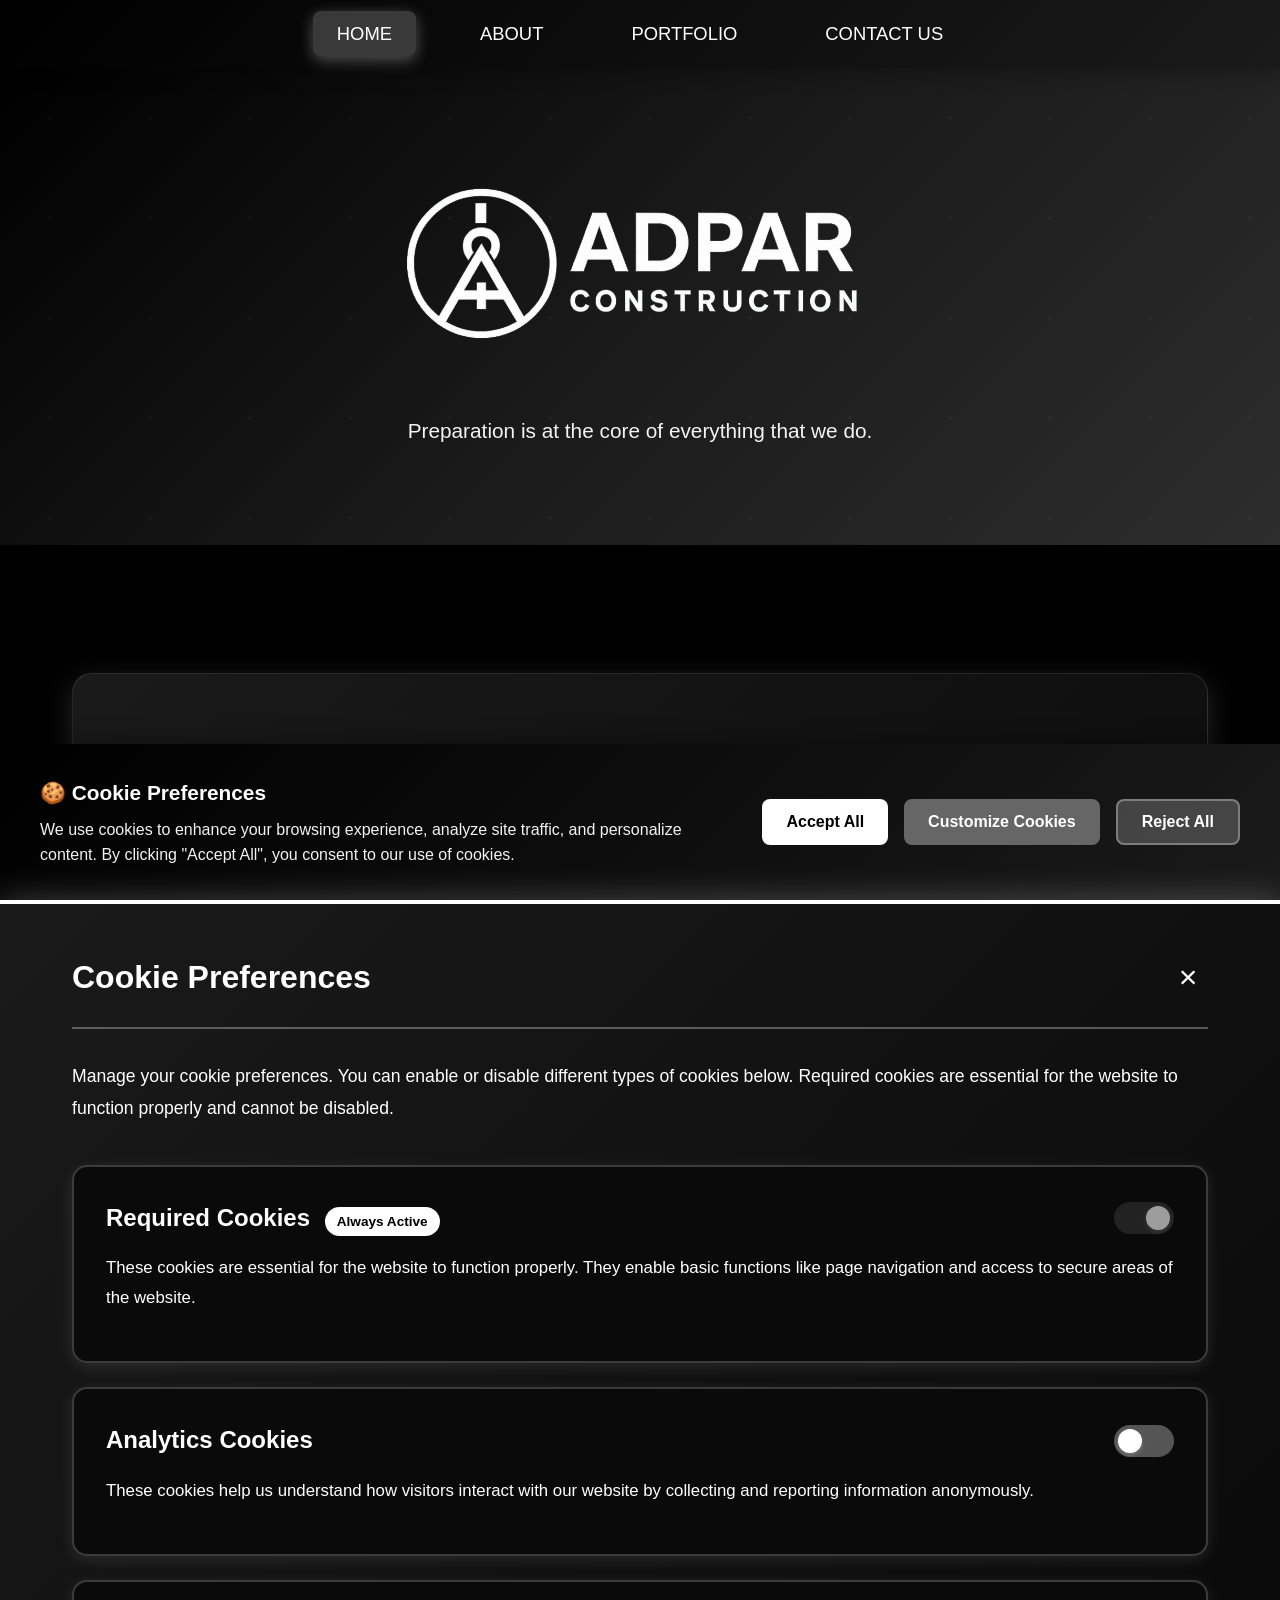
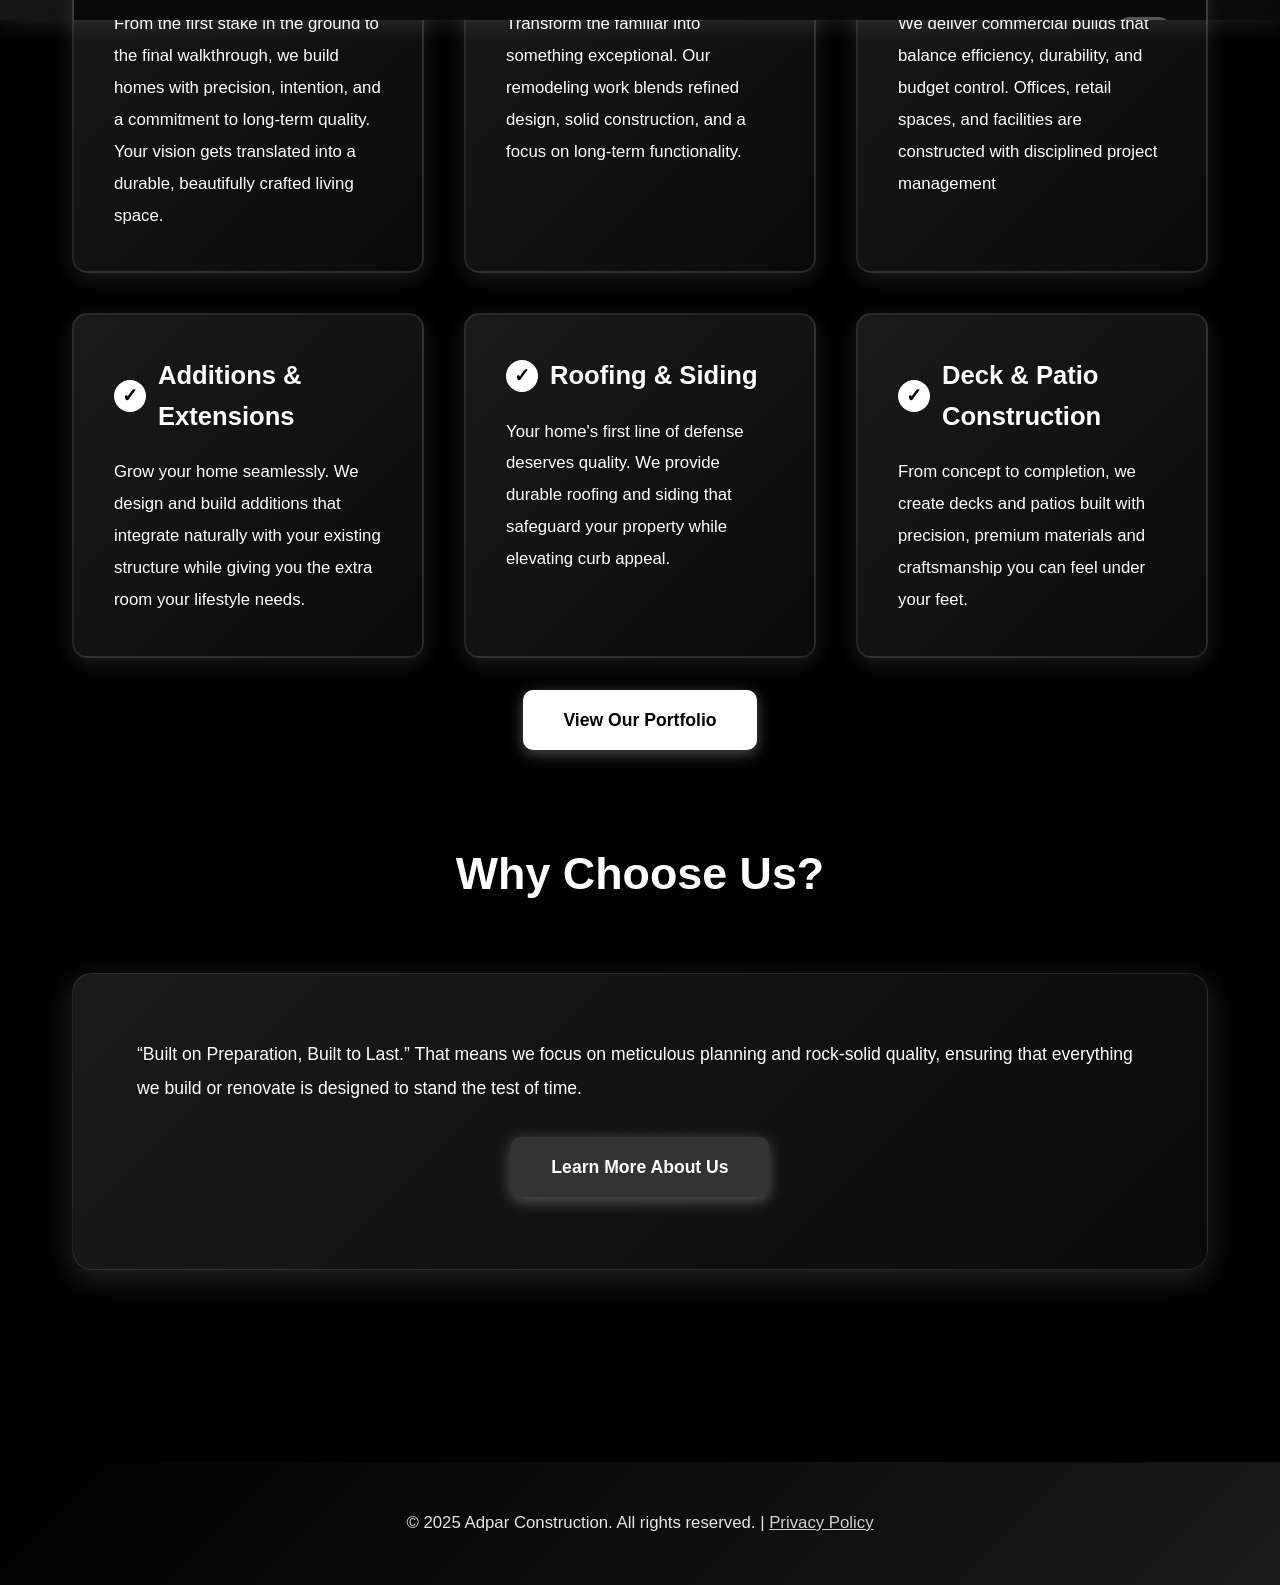
==== index.html @ 7b594d8c "Finished client's last requests for improvements" ====
<!DOCTYPE html>
<html lang="en">
  <head>
    <meta charset="UTF-8" />
    <meta name="viewport" content="width=device-width, initial-scale=1.0" />
    <!-- Security Headers -->
    <meta http-equiv="X-Content-Type-Options" content="nosniff" />
    <meta http-equiv="X-Frame-Options" content="DENY" />
    <meta http-equiv="X-XSS-Protection" content="1; mode=block" />
    <meta http-equiv="Referrer-Policy" content="strict-origin-when-cross-origin" />
    <meta http-equiv="Content-Security-Policy" content="default-src 'self'; script-src 'self' 'unsafe-inline'; style-src 'self' 'unsafe-inline'; img-src 'self' data: https:; connect-src 'self'; font-src 'self' data:; frame-ancestors 'none'; base-uri 'self'; form-action 'self'; upgrade-insecure-requests;" />
    <meta http-equiv="Permissions-Policy" content="geolocation=(), microphone=(), camera=()" />
    <meta name="X-Content-Type-Options" content="nosniff" />
    <meta name="X-Frame-Options" content="DENY" />
    <meta name="X-XSS-Protection" content="1; mode=block" />
    <link href="style.css" rel="stylesheet" />
    <script src="security.js"></script>
    <title>General Contractor Services - Professional Construction & Remodeling</title>
  </head>
  <body>
    <nav>
      <div class="nav-container">
        <ul>
          <li><a href="index.html" class="active">HOME</a></li>
          <li><a href="about.html">ABOUT</a></li>
          <li><a href="portfolio.html">PORTFOLIO</a></li>
          <li><a href="contact.html">CONTACT US</a></li>
        </ul>
      </div>
    </nav>

    <div class="hero">
      <div class="hero-logo">
        <img src="images/image0.png" alt="ADPAR Construction Logo">
      </div>
      <p style="font-size: 1.3rem; margin-top: 1.5rem; font-weight: 500;">Preparation is at the core of everything that we do.</p>
    </div>

    <div class="container">
      <section class="adparavimus-section">
        <div class="adparavimus-content">
          <h2 class="no-underline" style="margin-bottom: 1.5rem; color: #ffffff; font-size: 2.5rem; text-align: center;"><span style="text-decoration: underline;">Adpar</span>avimus</h2>
          <p style="font-style: italic; font-size: 1.1rem; color: #ffffff; text-align: center; margin-bottom: 2rem;"><em>Verb</em></p>
          <div style="max-width: 900px; margin: 0 auto;">
            <p style="margin-bottom: 1.5rem; font-size: 1.1rem; line-height: 1.9; color: #ffffff;">
              For us, every project begins with preparation: the discipline to plan, the vision to foresee, and the precision to execute. "Adpar" is not just our name; it's a philosophy of construction, rooted in the idea of "adparavimus"—that we have prepared as a team.
            </p>
            <p style="margin-bottom: 1.5rem; font-size: 1.1rem; line-height: 1.9; color: #ffffff;">
              We build with foresight today to create lasting spaces for tomorrow. Every detail is anticipated, every challenge met with confidence, because "adparavimus" means we've laid the groundwork before the first stone is set.
            </p>
            <p style="margin-bottom: 0; font-size: 1.1rem; line-height: 1.9; color: #ffffff; font-weight: 600;">
              In short, we craft spaces that stand the test of time, because we believe preparation is the cornerstone of excellence.
            </p>
          </div>
        </div>
      </section>
      <section>
        <h2>Our Services</h2>
        <div class="services-grid">
          <div class="service-card">
            <h3>Residential Construction</h3>
            <p>From the first stake in the ground to the final walkthrough, we build homes with precision, intention, and a commitment to long-term quality. Your vision gets translated into a durable, beautifully crafted living space.</p>
          </div>
          <div class="service-card">
            <h3>Home Remodeling</h3>
            <p>Transform the familiar into something exceptional. Our remodeling work blends refined design, solid construction, and a focus on long-term functionality.</p>
          </div>
          <div class="service-card">
            <h3>Commercial Construction</h3>
            <p>We deliver commercial builds that balance efficiency, durability, and budget control. Offices, retail spaces, and facilities are constructed with disciplined project management</p>
          </div>
          <div class="service-card">
            <h3>Additions & Extensions</h3>
            <p>Grow your home seamlessly. We design and build additions that integrate naturally with your existing structure while giving you the extra room your lifestyle needs.</p>
          </div>
          <div class="service-card">
            <h3>Roofing & Siding</h3>
            <p>Your home's first line of defense deserves quality. We provide durable roofing and siding that safeguard your property while elevating curb appeal.</p>
          </div>
          <div class="service-card">
            <h3>Deck & Patio Construction</h3>
            <p>From concept to completion, we create decks and patios built with precision, premium  materials and craftsmanship you can feel under your feet.</p>
          </div>
      
        </div>
        <div style="text-align: center; margin-top: 2rem;">
          <a href="portfolio.html" class="btn">View Our Portfolio</a>
        </div>
      </section>

      <section>
        <h2>Why Choose Us?</h2>
        <div class="about-content">
          <p>“Built on Preparation, Built to Last.” That means we focus on meticulous planning and rock-solid quality, ensuring that everything we build or renovate is designed to stand the test of time.</p>
          <div style="text-align: center; margin-top: 2rem;">
            <a href="about.html" class="btn btn-secondary">Learn More About Us</a>
          </div>
        </div>
      </section>
    </div>

    <footer>
      <p>&copy; 2025 Adpar Construction. All rights reserved. | <a href="privacy.html" style="color: rgba(255, 255, 255, 0.9); text-decoration: underline;">Privacy Policy</a></p>
    </footer>

    <!-- Cookie Consent Banner -->
    <div id="cookieBanner" class="cookie-banner">
      <div class="cookie-banner-content">
        <div class="cookie-banner-text">
          <h4>🍪 Cookie Preferences</h4>
          <p>We use cookies to enhance your browsing experience, analyze site traffic, and personalize content. By clicking "Accept All", you consent to our use of cookies.</p>
        </div>
        <div class="cookie-banner-buttons">
          <button class="cookie-btn cookie-btn-accept" onclick="acceptAllCookies()">Accept All</button>
          <button class="cookie-btn cookie-btn-customize" onclick="openCookieCustomize()">Customize Cookies</button>
          <button class="cookie-btn cookie-btn-reject" onclick="rejectAllCookies()">Reject All</button>
        </div>
      </div>
    </div>

    <!-- Cookie Overlay -->
    <div id="cookieOverlay" class="cookie-overlay" onclick="closeCookieCustomize()"></div>

    <!-- Cookie Customization Panel -->
    <div id="cookieCustomizePanel" class="cookie-customize-panel">
      <div class="cookie-panel-content">
        <div class="cookie-panel-header">
          <h3>Cookie Preferences</h3>
          <button class="cookie-panel-close" onclick="closeCookieCustomize()" aria-label="Close">×</button>
        </div>
        <p class="cookie-panel-description">
          Manage your cookie preferences. You can enable or disable different types of cookies below. 
          Required cookies are essential for the website to function properly and cannot be disabled.
        </p>

        <div class="cookie-category">
          <div class="cookie-category-header">
            <div>
              <h4>Required Cookies <span class="cookie-required-badge">Always Active</span></h4>
            </div>
            <label class="cookie-toggle">
              <input type="checkbox" checked disabled id="cookieRequired">
              <span class="cookie-slider"></span>
            </label>
          </div>
          <p>These cookies are essential for the website to function properly. They enable basic functions like page navigation and access to secure areas of the website.</p>
        </div>

        <div class="cookie-category">
          <div class="cookie-category-header">
            <div>
              <h4>Analytics Cookies</h4>
            </div>
            <label class="cookie-toggle">
              <input type="checkbox" id="cookieAnalytics">
              <span class="cookie-slider"></span>
            </label>
          </div>
          <p>These cookies help us understand how visitors interact with our website by collecting and reporting information anonymously.</p>
        </div>

        <div class="cookie-category">
          <div class="cookie-category-header">
            <div>
              <h4>Marketing Cookies</h4>
            </div>
            <label class="cookie-toggle">
              <input type="checkbox" id="cookieMarketing">
              <span class="cookie-slider"></span>
            </label>
          </div>
          <p>These cookies are used to deliver advertisements and track campaign performance. They may be set by our advertising partners.</p>
        </div>

        <div class="cookie-category">
          <div class="cookie-category-header">
            <div>
              <h4>Functional Cookies</h4>
            </div>
            <label class="cookie-toggle">
              <input type="checkbox" id="cookieFunctional">
              <span class="cookie-slider"></span>
            </label>
          </div>
          <p>These cookies enable enhanced functionality and personalization, such as remembering your preferences and settings.</p>
        </div>

        <div class="cookie-panel-actions">
          <button class="cookie-btn cookie-btn-reject" onclick="rejectAllCookies()" style="background: #ef4444; color: white;">Reject All</button>
          <button class="cookie-btn cookie-btn-accept" onclick="saveCookiePreferences()">Save Preferences</button>
        </div>
      </div>
    </div>

    <script>
      // Cookie Management Script
      const COOKIE_CONSENT_KEY = 'cookieConsent';
      
      // Check if user has already made a choice
      window.addEventListener('DOMContentLoaded', function() {
        const consent = localStorage.getItem(COOKIE_CONSENT_KEY);
        if (!consent) {
          setTimeout(() => {
            document.getElementById('cookieBanner').classList.add('show');
          }, 500);
        }
      });

      function acceptAllCookies() {
        const preferences = {
          required: true,
          analytics: true,
          marketing: true,
          functional: true,
          timestamp: new Date().toISOString()
        };
        localStorage.setItem(COOKIE_CONSENT_KEY, JSON.stringify(preferences));
        closeCookieBanner();
      }

      function rejectAllCookies() {
        const preferences = {
          required: true,
          analytics: false,
          marketing: false,
          functional: false,
          timestamp: new Date().toISOString()
        };
        localStorage.setItem(COOKIE_CONSENT_KEY, JSON.stringify(preferences));
        closeCookieBanner();
        if (document.getElementById('cookieCustomizePanel').classList.contains('show')) {
          closeCookieCustomize();
        }
      }

      function openCookieCustomize() {
        const panel = document.getElementById('cookieCustomizePanel');
        const overlay = document.getElementById('cookieOverlay');
        const consent = localStorage.getItem(COOKIE_CONSENT_KEY);
        
        if (consent) {
          const prefs = safeJsonParse(consent) || {};
          document.getElementById('cookieAnalytics').checked = prefs.analytics || false;
          document.getElementById('cookieMarketing').checked = prefs.marketing || false;
          document.getElementById('cookieFunctional').checked = prefs.functional || false;
        }
        
        panel.classList.add('show');
        overlay.classList.add('show');
      }

      function closeCookieCustomize() {
        document.getElementById('cookieCustomizePanel').classList.remove('show');
        document.getElementById('cookieOverlay').classList.remove('show');
      }

      function saveCookiePreferences() {
        const preferences = {
          required: true,
          analytics: document.getElementById('cookieAnalytics').checked,
          marketing: document.getElementById('cookieMarketing').checked,
          functional: document.getElementById('cookieFunctional').checked,
          timestamp: new Date().toISOString()
        };
        localStorage.setItem(COOKIE_CONSENT_KEY, JSON.stringify(preferences));
        closeCookieBanner();
        closeCookieCustomize();
      }

      function closeCookieBanner() {
        document.getElementById('cookieBanner').classList.remove('show');
      }
    </script>
  </body>
</html>
---- style.css ----
* {
  margin: 0;
  padding: 0;
  box-sizing: border-box;
}

body {
  font-family: "Century Gothic", "CenturyGothic", "AppleGothic", Arial, sans-serif;
  background: #000000;
  color: #ffffff;
  line-height: 1.6;
  min-height: 100vh;
}

/* Navigation Bar */
nav {
  background: linear-gradient(135deg, #000000 0%, #1a1a1a 100%);
  padding: 1.2rem 0;
  position: sticky;
  top: 0;
  z-index: 1000;
  box-shadow: 0 4px 20px rgba(0, 0, 0, 0.3);
}

nav .nav-container {
  max-width: 1200px;
  margin: 0 auto;
  padding: 0 2rem;
  display: flex;
  align-items: center;
  justify-content: center;
  flex-wrap: wrap;
  gap: 2rem;
}

.logo-section {
  display: flex;
  justify-content: center;
  align-items: center;
  width: 100%;
  padding: 2rem 0;
  background: #000000;
}

.logo-section img {
  height: 300px;
  width: auto;
  max-width: 100%;
  object-fit: contain;
  display: block;
}

nav .logo-container {
  display: flex;
  align-items: center;
  text-decoration: none;
  color: white;
  gap: 1rem;
  flex-shrink: 0;
  min-width: 0;
  overflow: visible;
}

nav .logo-container img {
  height: 70px;
  width: auto;
  max-width: none;
  min-width: auto;
  object-fit: contain;
  object-position: left center;
  flex-shrink: 0;
  display: block;
}

nav ul {
  list-style: none;
  display: flex;
  justify-content: center;
  align-items: center;
  flex-wrap: wrap;
  gap: 2.5rem;
  margin: 0;
  padding: 0;
}

nav ul li {
  display: inline-block;
}

nav ul li a {
  color: #fff;
  text-decoration: none;
  font-size: 1.15rem;
  font-weight: 400;
  padding: 0.75rem 1.5rem;
  border-radius: 8px;
  transition: all 0.3s ease;
  position: relative;
}

nav ul li a:hover {
  background-color: rgba(255, 255, 255, 0.15);
  transform: translateY(-2px);
  box-shadow: 0 4px 12px rgba(0, 0, 0, 0.2);
}

nav ul li a.active {
  background: rgba(255, 255, 255, 0.2);
  color: #ffffff;
  box-shadow: 0 4px 15px rgba(255, 255, 255, 0.3);
}

/* Container */
.container {
  max-width: 1200px;
  margin: 0 auto;
  padding: 2rem;
}

/* Hero Section */
.hero {
  background: linear-gradient(135deg, #000000 0%, #1a1a1a 50%, #2d2d2d 100%);
  color: white;
  padding: 6rem 2rem;
  text-align: center;
  margin-bottom: 4rem;
  position: relative;
  overflow: hidden;
}

.hero::before {
  content: '';
  position: absolute;
  top: 0;
  left: 0;
  right: 0;
  bottom: 0;
  background: url('data:image/svg+xml,<svg width="100" height="100" xmlns="http://www.w3.org/2000/svg"><circle cx="50" cy="50" r="2" fill="rgba(255,255,255,0.1)"/></svg>');
  opacity: 0.3;
}

.hero-logo {
  display: flex;
  justify-content: center;
  align-items: center;
  width: 100%;
  margin-bottom: 3rem;
  position: relative;
  z-index: 1;
}

.hero-logo img {
  height: 200px;
  width: auto;
  max-width: 90%;
  object-fit: contain;
  display: block;
}

.hero h1 {
  font-size: 3.5rem;
  margin-bottom: 1.5rem;
  font-weight: 700;
  text-shadow: 2px 2px 8px rgba(0, 0, 0, 0.3);
  position: relative;
  z-index: 1;
  letter-spacing: 1px;
}

.hero p {
  font-size: 1.5rem;
  max-width: 800px;
  margin: 0 auto;
  opacity: 0.95;
  position: relative;
  z-index: 1;
  line-height: 1.8;
}

/* Section Styling */
section {
  margin-bottom: 5rem;
}

section h2 {
  font-size: 2.8rem;
  margin-bottom: 3rem;
  color: #ffffff;
  text-align: center;
  position: relative;
  padding-bottom: 1rem;
}

/* section h2::after {
  content: '';
  position: absolute;
  bottom: 0;
  left: 50%;
  transform: translateX(-50%);
  width: 100px;
  height: 4px;
  background: linear-gradient(90deg, #ffffff 0%, #cccccc 100%);
  border-radius: 2px;
} */

section h2.no-underline::after {
  display: none;
}

/* Services Grid */
.services-grid {
  display: grid;
  grid-template-columns: repeat(auto-fit, minmax(320px, 1fr));
  gap: 2.5rem;
  margin-top: 3rem;
}

.service-card {
  background: linear-gradient(135deg, #1a1a1a 0%, #0a0a0a 100%);
  padding: 2.5rem;
  border-radius: 15px;
  box-shadow: 0 6px 20px rgba(255, 255, 255, 0.1);
  transition: all 0.4s cubic-bezier(0.175, 0.885, 0.32, 1.275);
  border: 2px solid rgba(255, 255, 255, 0.1);
  position: relative;
  overflow: hidden;
}

.service-card::before {
  content: '';
  position: absolute;
  top: 0;
  left: 0;
  width: 100%;
  height: 5px;
  background: linear-gradient(90deg, #ffffff 0%, #cccccc 100%);
  transform: scaleX(0);
  transition: transform 0.4s ease;
}

.service-card:hover::before {
  transform: scaleX(1);
}

.service-card:hover {
  transform: translateY(-10px) scale(1.02);
  box-shadow: 0 12px 30px rgba(255, 255, 255, 0.2);
  border-color: #ffffff;
}

.service-card h3 {
  color: #ffffff;
  margin-bottom: 1.2rem;
  font-size: 1.6rem;
  font-weight: 700;
  display: flex;
  align-items: center;
  gap: 0.75rem;
}

.service-card h3::before {
  content: '✓';
  background: #ffffff;
  color: #000000;
  width: 32px;
  height: 32px;
  border-radius: 50%;
  display: flex;
  align-items: center;
  justify-content: center;
  font-size: 1.2rem;
  font-weight: bold;
  flex-shrink: 0;
}

.service-card p {
  color: #ffffff;
  line-height: 1.9;
  font-size: 1.05rem;
}

/* Button Styles */
.btn {
  display: inline-block;
  padding: 1rem 2.5rem;
  background: #ffffff;
  color: #000000;
  text-decoration: none;
  border-radius: 10px;
  font-weight: 600;
  transition: all 0.3s ease;
  border: none;
  cursor: pointer;
  font-size: 1.1rem;
  box-shadow: 0 4px 15px rgba(255, 255, 255, 0.3);
  position: relative;
  overflow: hidden;
}

.btn::before {
  content: '';
  position: absolute;
  top: 50%;
  left: 50%;
  width: 0;
  height: 0;
  border-radius: 50%;
  background: rgba(0, 0, 0, 0.3);
  transform: translate(-50%, -50%);
  transition: width 0.6s, height 0.6s;
}

.btn:hover::before {
  width: 300px;
  height: 300px;
}

.btn:hover {
  transform: translateY(-3px);
  box-shadow: 0 6px 25px rgba(255, 255, 255, 0.4);
  background: #e0e0e0;
  color: #000000;
}

.btn-secondary {
  background: #333333;
  color: #ffffff;
}

.btn-secondary:hover {
  background: #555555;
  color: #ffffff;
}

.btn-accent {
  background: transparent;
  color: #ffffff;
  border: 2px solid #ffffff;
  box-shadow: 0 4px 15px rgba(255, 255, 255, 0.2);
}

.btn-accent:hover {
  background: #ffffff;
  color: #000000;
  box-shadow: 0 6px 25px rgba(255, 255, 255, 0.3);
}

/* Adparavimus Section */
.adparavimus-section {
  margin-bottom: 5rem;
  margin-top: 2rem;
}

.adparavimus-content {
  background: linear-gradient(135deg, #1a1a1a 0%, #0a0a0a 100%);
  padding: 4rem;
  border-radius: 20px;
  box-shadow: 0 8px 30px rgba(255, 255, 255, 0.15);
  border: 1px solid rgba(255, 255, 255, 0.1);
}

/* About Page Styles */
.about-content {
  background: linear-gradient(135deg, #1a1a1a 0%, #0a0a0a 100%);
  padding: 4rem;
  border-radius: 20px;
  box-shadow: 0 8px 30px rgba(255, 255, 255, 0.15);
  margin-top: 2rem;
  border: 1px solid rgba(255, 255, 255, 0.1);
}

.about-content h3 {
  color: #ffffff;
  margin-top: 2.5rem;
  margin-bottom: 1.5rem;
  font-size: 2rem;
  font-weight: 700;
  display: flex;
  align-items: center;
  gap: 1rem;
}

.about-content h3:first-of-type {
  margin-top: 0;
}

.about-content h3::before {
  content: '';
  width: 6px;
  height: 40px;
  background: linear-gradient(135deg, #ffffff 0%, #cccccc 100%);
  border-radius: 3px;
}

.about-content p {
  margin-bottom: 1.8rem;
  line-height: 1.9;
  color: #ffffff;
  font-size: 1.1rem;
}

.about-content ul {
  margin-left: 2.5rem;
  margin-bottom: 1.8rem;
  color: #ffffff;
  line-height: 2.2;
  font-size: 1.05rem;
}

.about-content ul li {
  margin-bottom: 0.8rem;
  position: relative;
  padding-left: 1rem;
}

.about-content ul li::marker {
  color: #ffffff;
  font-weight: bold;
}

.about-content h4 {
  color: #ffffff;
  margin-top: 1.5rem;
  margin-bottom: 1rem;
  font-size: 1.4rem;
  font-weight: 700;
}

.about-content strong {
  color: #ffffff;
  font-weight: 700;
}

/* Contact Form Styles */
.contact-container {
  display: grid;
  grid-template-columns: 1fr 1fr;
  gap: 3rem;
  margin-top: 3rem;
}

.contact-info {
  background: linear-gradient(135deg, #1a1a1a 0%, #0a0a0a 100%);
  padding: 3rem;
  border-radius: 20px;
  box-shadow: 0 8px 30px rgba(255, 255, 255, 0.15);
  border: 1px solid rgba(255, 255, 255, 0.1);
}

.contact-info h3 {
  color: #ffffff;
  margin-bottom: 2rem;
  font-size: 2rem;
  font-weight: 700;
  display: flex;
  align-items: center;
  gap: 1rem;
}

.contact-info h3::before {
  content: '📞';
  font-size: 1.5rem;
}

.contact-info p {
  margin-bottom: 1.5rem;
  color: #ffffff;
  font-size: 1.05rem;
  line-height: 1.8;
}

.contact-info strong {
  color: #ffffff;
  font-weight: 700;
}

.contact-form {
  background: linear-gradient(135deg, #1a1a1a 0%, #0a0a0a 100%);
  padding: 3rem;
  border-radius: 20px;
  box-shadow: 0 8px 30px rgba(255, 255, 255, 0.15);
  border: 1px solid rgba(255, 255, 255, 0.1);
}

.contact-form h3 {
  color: #ffffff;
  margin-bottom: 2rem;
  font-size: 2rem;
  font-weight: 700;
  display: flex;
  align-items: center;
  gap: 1rem;
}

.contact-form h3::before {
  content: '✉️';
  font-size: 1.5rem;
}

.form-group {
  margin-bottom: 1.8rem;
}

.form-group label {
  display: block;
  margin-bottom: 0.75rem;
  color: #ffffff;
  font-weight: 600;
  font-size: 1.05rem;
}

.form-group input,
.form-group textarea,
.form-group select {
  width: 100%;
  padding: 1rem;
  border: 2px solid rgba(255, 255, 255, 0.3);
  border-radius: 10px;
  font-size: 1rem;
  font-family: inherit;
  transition: all 0.3s ease;
  background: #1a1a1a;
  color: #ffffff;
}

.form-group input::placeholder,
.form-group textarea::placeholder {
  color: rgba(255, 255, 255, 0.6);
}

.form-group input:focus,
.form-group textarea:focus,
.form-group select:focus {
  outline: none;
  border-color: #ffffff;
  box-shadow: 0 0 0 4px rgba(255, 255, 255, 0.1);
  transform: translateY(-2px);
}

.form-group textarea {
  resize: vertical;
  min-height: 160px;
}

.form-group select {
  cursor: pointer;
}

.form-group input:invalid:not(:placeholder-shown),
.form-group textarea:invalid:not(:placeholder-shown) {
  border-color: #ef4444;
}

.form-group input:valid:not(:placeholder-shown),
.form-group textarea:valid:not(:placeholder-shown) {
  border-color: #4ade80;
}

.form-errors {
  margin-bottom: 1.5rem;
}

/* Footer */
footer {
  background: linear-gradient(135deg, #000000 0%, #1a1a1a 100%);
  color: white;
  text-align: center;
  padding: 3rem 2rem;
  margin-top: 5rem;
  box-shadow: 0 -4px 20px rgba(0, 0, 0, 0.2);
}

footer p {
  opacity: 0.9;
  font-size: 1.05rem;
}

footer a {
  color: rgba(255, 255, 255, 0.9);
  text-decoration: underline;
  transition: color 0.3s ease;
}

footer a:hover {
  color: #ffffff;
  text-decoration: underline;
}

/* Stats/Feature Boxes */
.feature-box {
  background: linear-gradient(135deg, #1a1a1a 0%, #0a0a0a 100%);
  padding: 2rem;
  border-radius: 15px;
  box-shadow: 0 6px 20px rgba(255, 255, 255, 0.1);
  text-align: center;
  transition: all 0.3s ease;
}

.feature-box:hover {
  transform: translateY(-5px);
  box-shadow: 0 12px 30px rgba(255, 255, 255, 0.2);
}

.feature-box h4 {
  color: #ffffff;
  font-size: 1.5rem;
  margin-bottom: 1rem;
}

.feature-box p {
  color: #ffffff;
}

/* Cookie Consent Banner */
.cookie-banner {
  position: fixed;
  bottom: 0;
  left: 0;
  right: 0;
  background: linear-gradient(135deg, #000000 0%, #1a1a1a 100%);
  color: white;
  padding: 2rem;
  box-shadow: 0 -4px 20px rgba(0, 0, 0, 0.3);
  z-index: 10000;
  transform: translateY(100%);
  transition: transform 0.4s cubic-bezier(0.175, 0.885, 0.32, 1.275);
}

.cookie-banner.show {
  transform: translateY(0);
}

.cookie-banner-content {
  max-width: 1200px;
  margin: 0 auto;
  display: flex;
  align-items: center;
  justify-content: space-between;
  flex-wrap: wrap;
  gap: 1.5rem;
}

.cookie-banner-text {
  flex: 1;
  min-width: 250px;
}

.cookie-banner-text h4 {
  font-size: 1.3rem;
  margin-bottom: 0.5rem;
  font-weight: 700;
}

.cookie-banner-text p {
  font-size: 1rem;
  opacity: 0.95;
  line-height: 1.6;
}

.cookie-banner-buttons {
  display: flex;
  gap: 1rem;
  flex-wrap: wrap;
}

.cookie-btn {
  padding: 0.75rem 1.5rem;
  border: none;
  border-radius: 8px;
  font-size: 1rem;
  font-weight: 600;
  cursor: pointer;
  transition: all 0.3s ease;
  font-family: inherit;
}

.cookie-btn-accept {
  background: #ffffff;
  color: #000000;
}

.cookie-btn-accept:hover {
  transform: translateY(-2px);
  box-shadow: 0 4px 15px rgba(255, 255, 255, 0.4);
  background: #e0e0e0;
}

.cookie-btn-customize {
  background: #666666;
  color: #ffffff;
}

.cookie-btn-customize:hover {
  transform: translateY(-2px);
  box-shadow: 0 4px 15px rgba(102, 102, 102, 0.4);
  background: #777777;
}

.cookie-btn-reject {
  background: rgba(255, 255, 255, 0.2);
  color: white;
  border: 2px solid rgba(255, 255, 255, 0.3);
}

.cookie-btn-reject:hover {
  background: rgba(255, 255, 255, 0.3);
  transform: translateY(-2px);
}

/* Cookie Customization Panel */
.cookie-customize-panel {
  position: fixed;
  bottom: 0;
  left: 0;
  right: 0;
  background: linear-gradient(135deg, #1a1a1a 0%, #0a0a0a 100%);
  max-height: 80vh;
  overflow-y: auto;
  box-shadow: 0 -4px 30px rgba(255, 255, 255, 0.2);
  z-index: 10001;
  transform: translateY(100%);
  transition: transform 0.4s cubic-bezier(0.175, 0.885, 0.32, 1.275);
  border-top: 4px solid #ffffff;
}

.cookie-customize-panel.show {
  transform: translateY(0);
}

.cookie-panel-content {
  max-width: 1200px;
  margin: 0 auto;
  padding: 3rem 2rem;
}

.cookie-panel-header {
  display: flex;
  justify-content: space-between;
  align-items: center;
  margin-bottom: 2rem;
  padding-bottom: 1.5rem;
  border-bottom: 2px solid rgba(255, 255, 255, 0.3);
}

.cookie-panel-header h3 {
  color: #ffffff;
  font-size: 2rem;
  font-weight: 700;
  margin: 0;
}

.cookie-panel-close {
  background: transparent;
  border: none;
  font-size: 2rem;
  color: #ffffff;
  cursor: pointer;
  width: 40px;
  height: 40px;
  display: flex;
  align-items: center;
  justify-content: center;
  border-radius: 50%;
  transition: all 0.3s ease;
}

.cookie-panel-close:hover {
  background: rgba(255, 255, 255, 0.2);
  transform: rotate(90deg);
}

.cookie-panel-description {
  color: #ffffff;
  font-size: 1.1rem;
  line-height: 1.8;
  margin-bottom: 2.5rem;
}

.cookie-category {
  background: #0a0a0a;
  padding: 2rem;
  border-radius: 15px;
  margin-bottom: 1.5rem;
  box-shadow: 0 4px 15px rgba(255, 255, 255, 0.1);
  border: 2px solid rgba(255, 255, 255, 0.2);
  transition: all 0.3s ease;
}

.cookie-category:hover {
  box-shadow: 0 6px 20px rgba(255, 255, 255, 0.15);
  border-color: #ffffff;
}

.cookie-category-header {
  display: flex;
  justify-content: space-between;
  align-items: center;
  margin-bottom: 1rem;
}

.cookie-category-header h4 {
  color: #ffffff;
  font-size: 1.5rem;
  font-weight: 700;
  margin: 0;
}

.cookie-category p {
  color: #ffffff;
  line-height: 1.8;
  margin-bottom: 1rem;
  font-size: 1.05rem;
}

.cookie-toggle {
  position: relative;
  display: inline-block;
  width: 60px;
  height: 32px;
}

.cookie-toggle input {
  opacity: 0;
  width: 0;
  height: 0;
}

.cookie-slider {
  position: absolute;
  cursor: pointer;
  top: 0;
  left: 0;
  right: 0;
  bottom: 0;
  background-color: #555555;
  transition: 0.4s;
  border-radius: 32px;
}

.cookie-slider:before {
  position: absolute;
  content: "";
  height: 24px;
  width: 24px;
  left: 4px;
  bottom: 4px;
  background-color: #ffffff;
  transition: 0.4s;
  border-radius: 50%;
  box-shadow: 0 2px 4px rgba(255, 255, 255, 0.2);
}

.cookie-toggle input:checked + .cookie-slider {
  background: #ffffff;
}

.cookie-toggle input:checked + .cookie-slider:before {
  transform: translateX(28px);
}

.cookie-toggle input:disabled + .cookie-slider {
  background-color: #333333;
  cursor: not-allowed;
  opacity: 0.6;
}

.cookie-required-badge {
  display: inline-block;
  background: #ffffff;
  color: #000000;
  padding: 0.25rem 0.75rem;
  border-radius: 20px;
  font-size: 0.85rem;
  font-weight: 600;
  margin-left: 0.5rem;
}

.cookie-panel-actions {
  display: flex;
  gap: 1rem;
  justify-content: flex-end;
  margin-top: 2.5rem;
  padding-top: 2rem;
  border-top: 2px solid rgba(255, 255, 255, 0.3);
  flex-wrap: wrap;
}

.cookie-panel-actions .cookie-btn {
  min-width: 150px;
}

.cookie-overlay {
  position: fixed;
  top: 0;
  left: 0;
  right: 0;
  bottom: 0;
  background: rgba(0, 0, 0, 0.5);
  z-index: 9999;
  opacity: 0;
  visibility: hidden;
  transition: all 0.3s ease;
}

.cookie-overlay.show {
  opacity: 1;
  visibility: visible;
}

/* Responsive Design */
@media (max-width: 768px) {
  .hero h1 {
    font-size: 2.5rem;
  }

  .hero p {
    font-size: 1.2rem;
  }

  .contact-container {
    grid-template-columns: 1fr;
    gap: 2rem;
  }

  nav .nav-container {
    flex-direction: column;
    gap: 1rem;
  }

  .logo-section {
    padding: 1.5rem 0;
  }

  .logo-section img {
    height: 250px;
  }

  nav ul {
    flex-direction: column;
    gap: 0.75rem;
    width: 100%;
  }

  .services-grid {
    grid-template-columns: 1fr;
    gap: 2rem;
  }

  .about-content,
  .contact-info,
  .contact-form,
  .adparavimus-content {
    padding: 2rem;
  }

  .adparavimus-content h2 {
    font-size: 2rem !important;
  }

  section h2 {
    font-size: 2.2rem;
  }

  .hero {
    padding: 4rem 1.5rem;
  }

  .hero-logo {
    margin-bottom: 2rem;
  }

  .hero-logo img {
    height: 150px;
    max-width: 85%;
  }
}

/* Animation */
@keyframes fadeInUp {
  from {
    opacity: 0;
    transform: translateY(30px);
  }
  to {
    opacity: 1;
    transform: translateY(0);
  }
}

.service-card,
.about-content,
.contact-info,
.contact-form,
.adparavimus-content {
  animation: fadeInUp 0.6s ease-out;
}
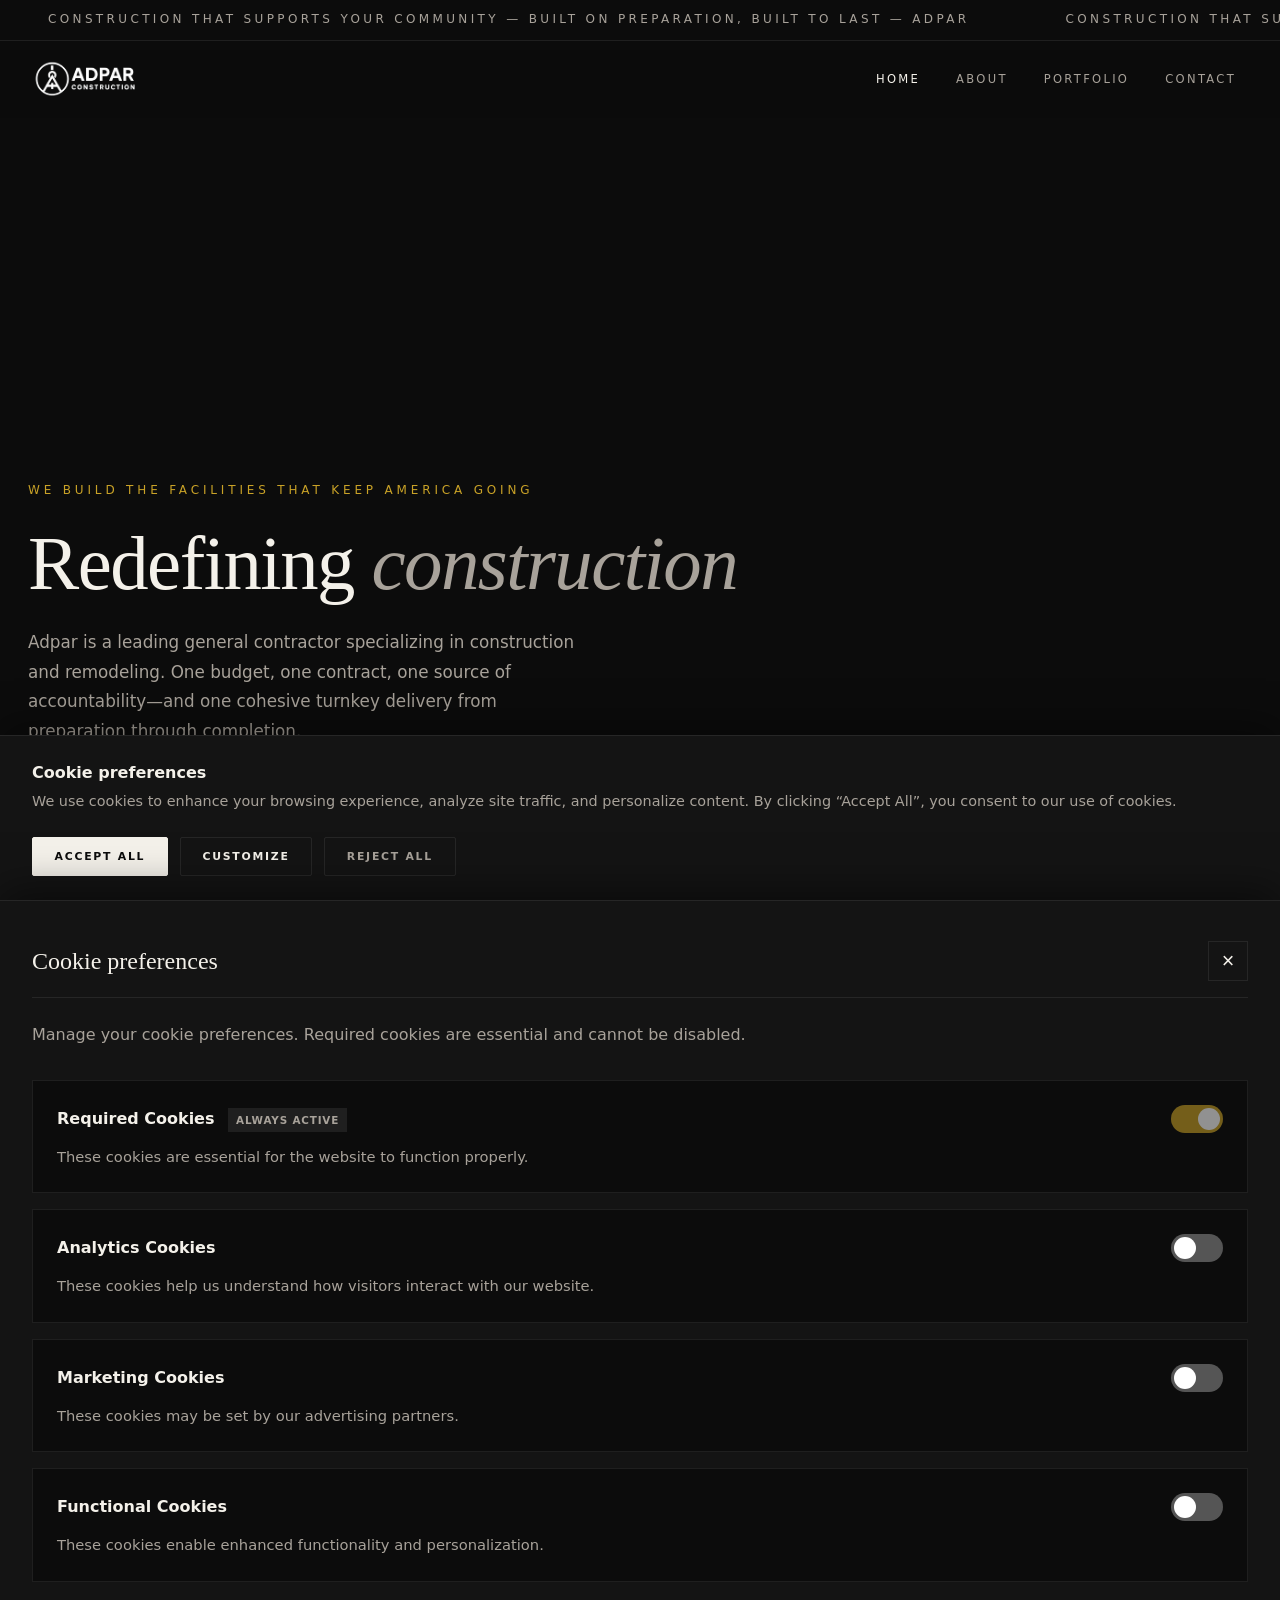
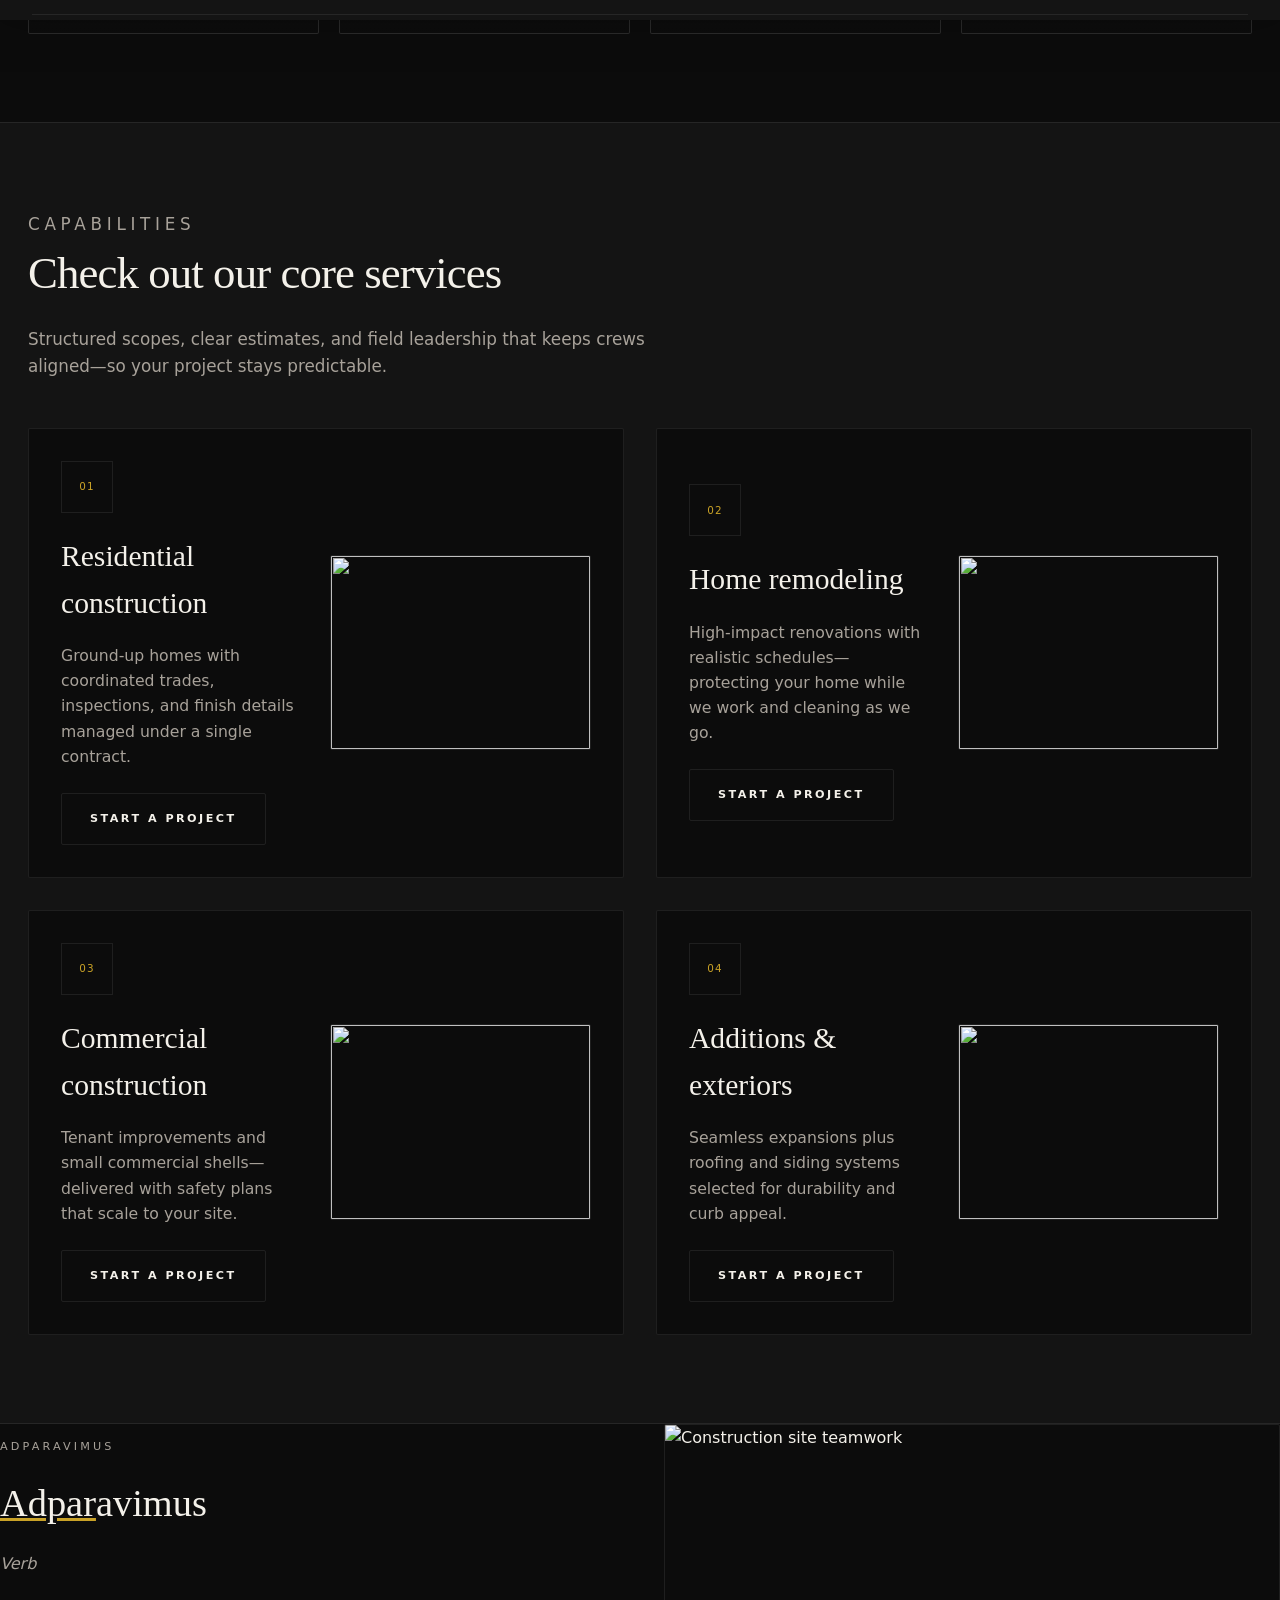
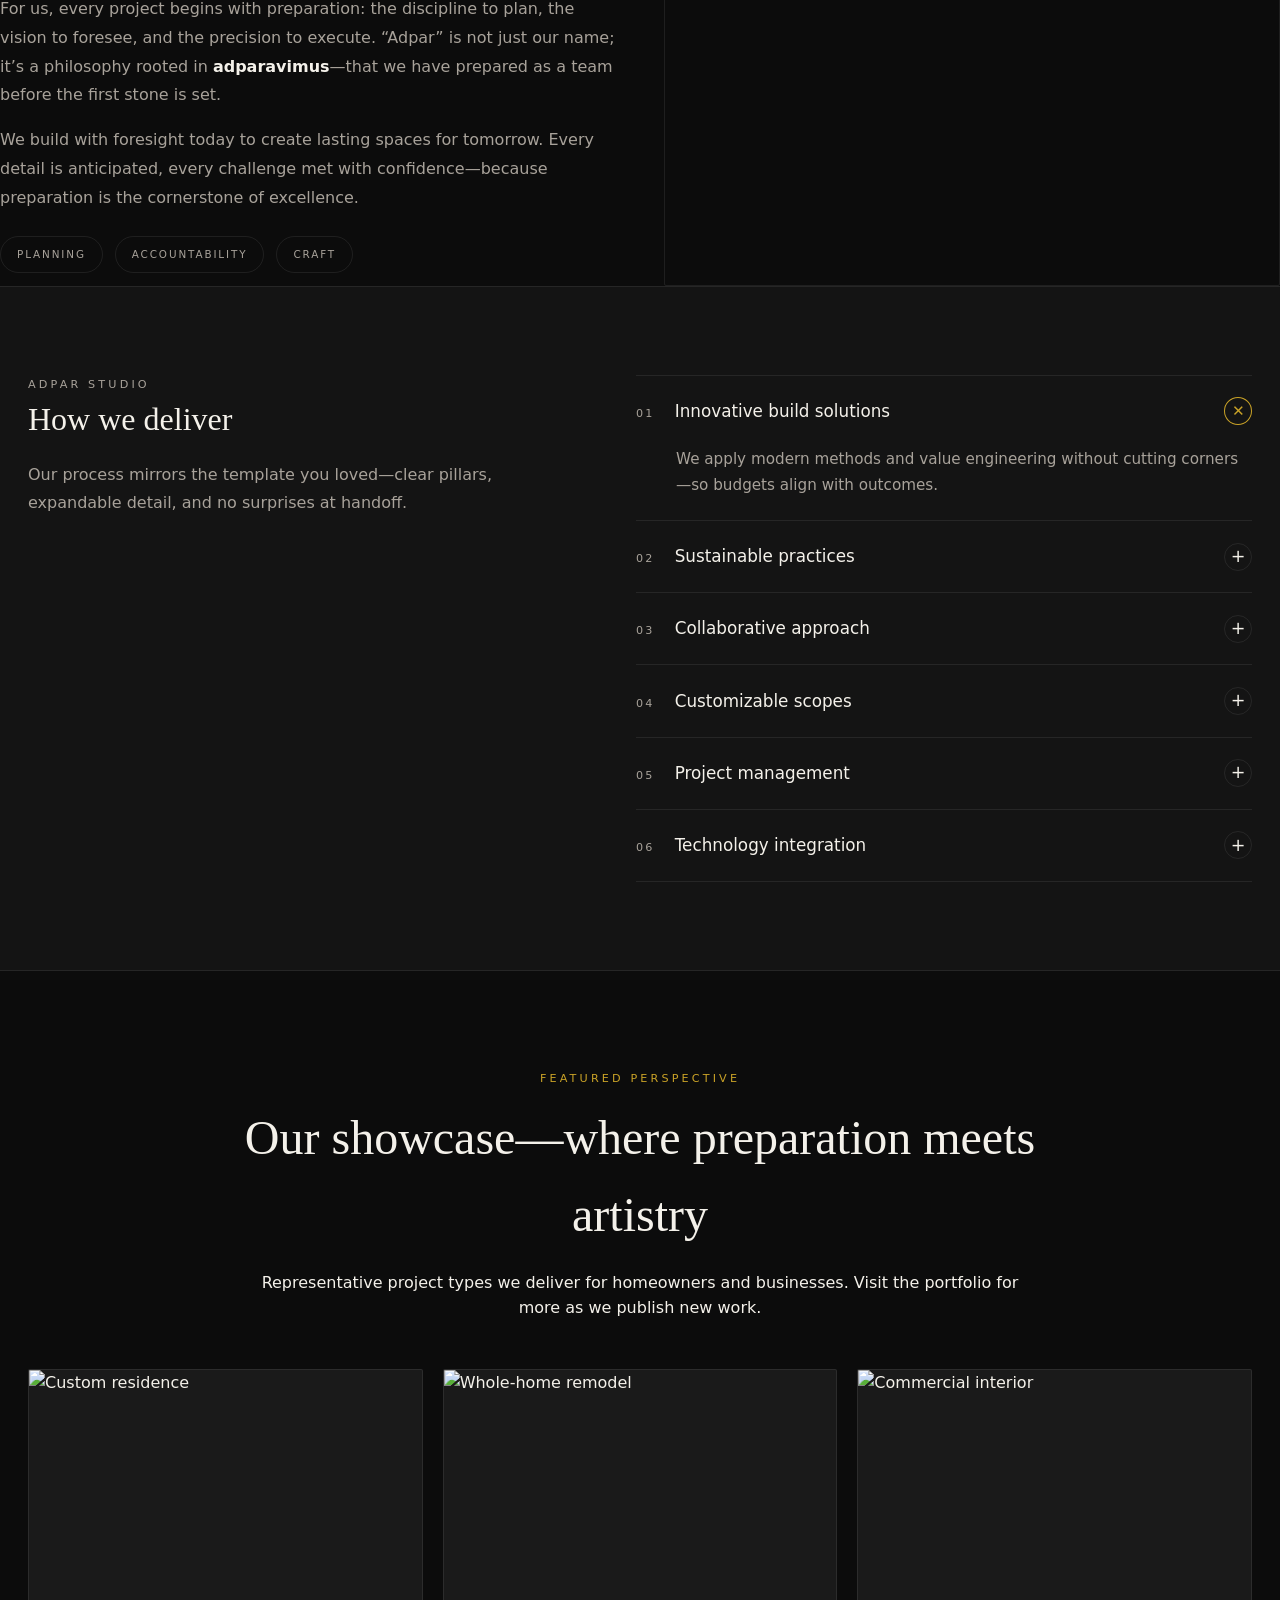
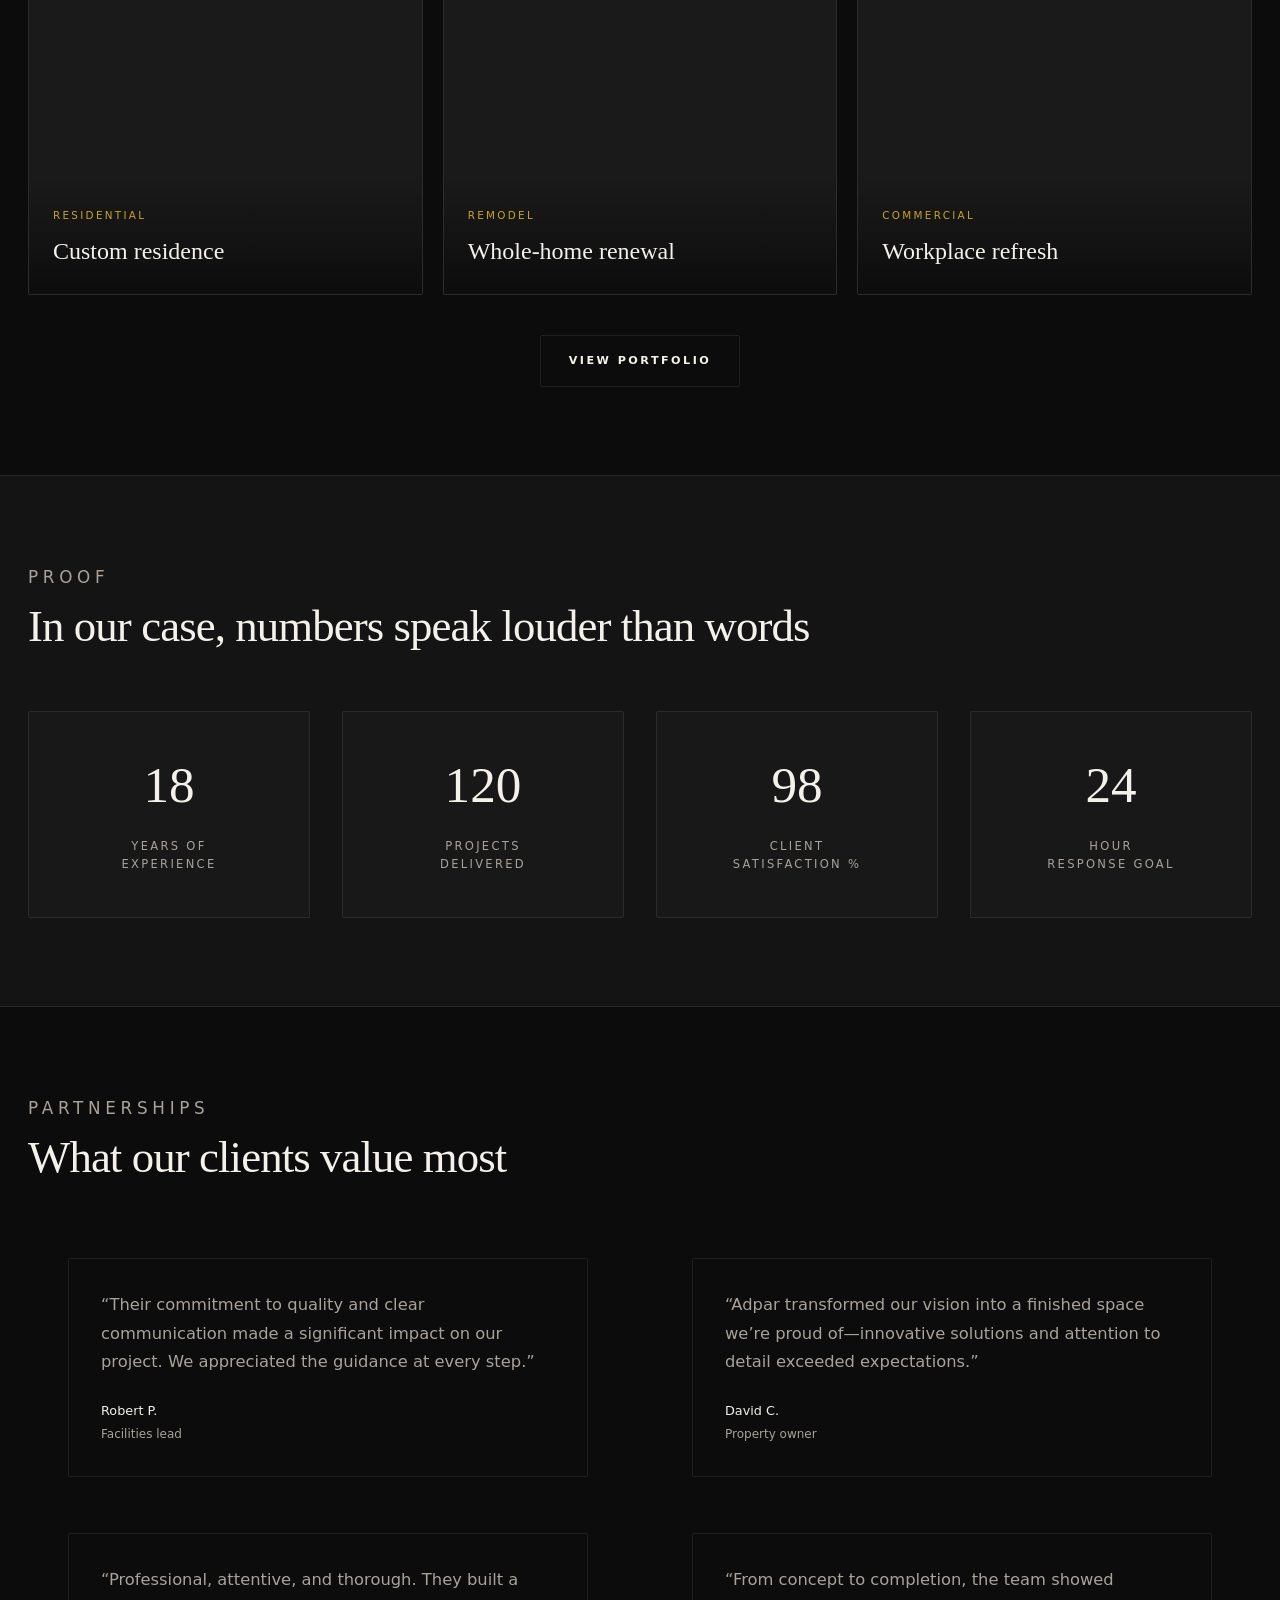
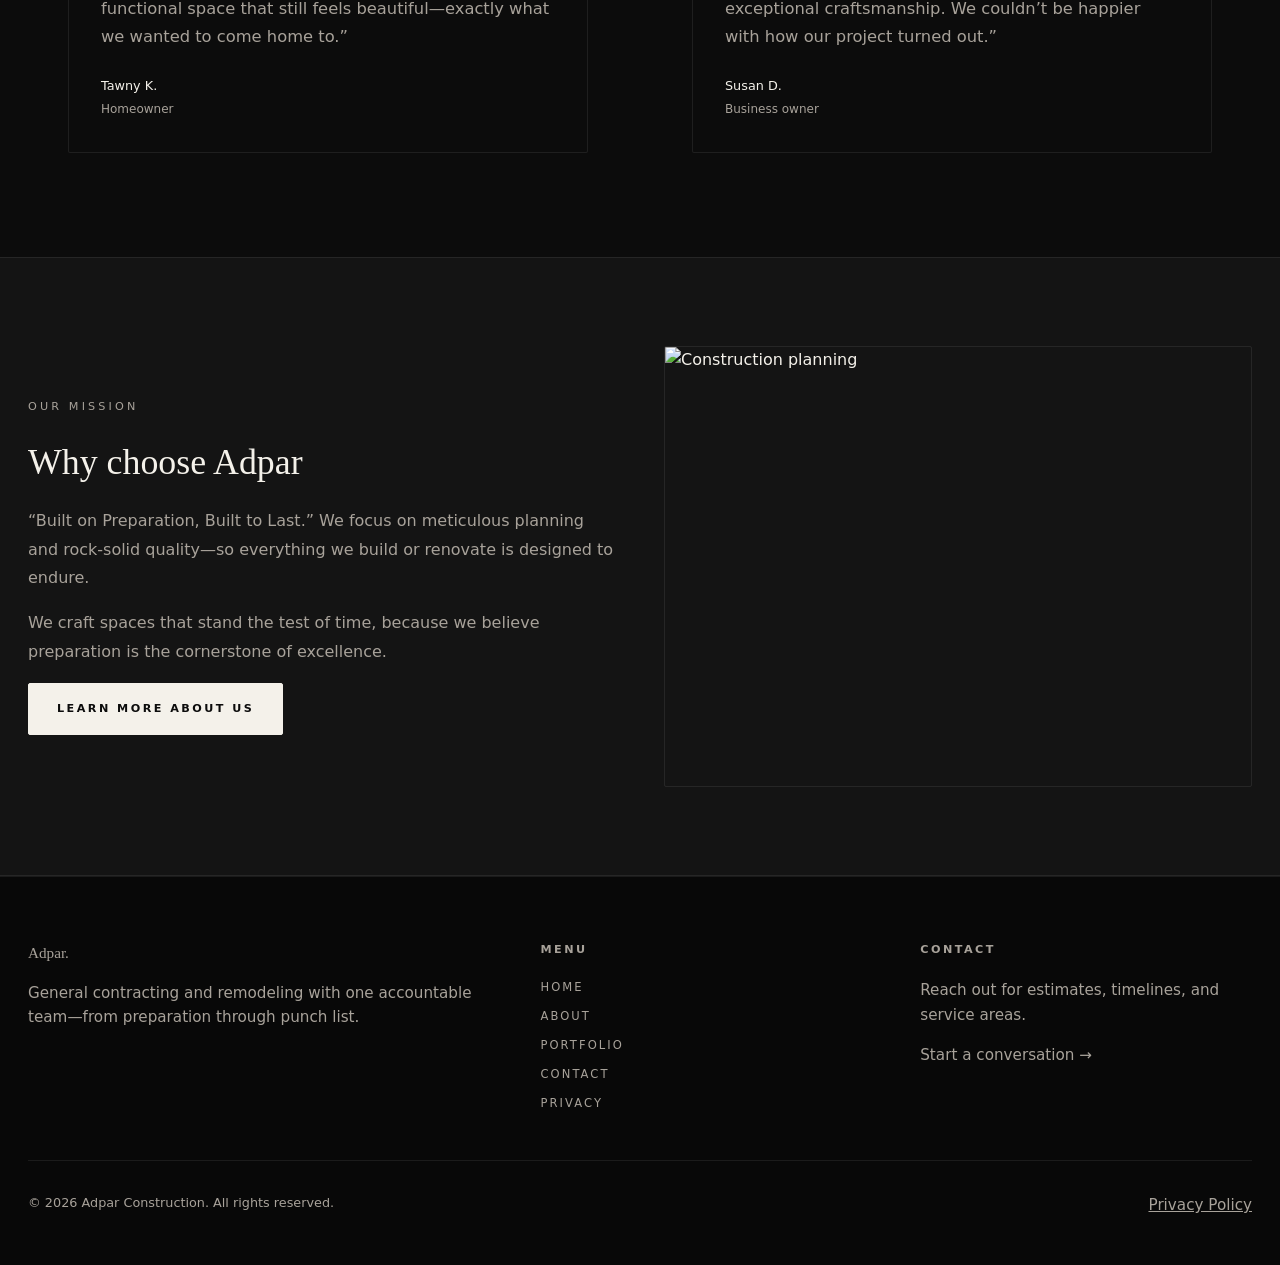
==== commit 6cb3b479: "Remodeled Website using Template 4-5-26" ====
--- a/index.html
+++ b/index.html
@@ -3,7 +3,6 @@
   <head>
     <meta charset="UTF-8" />
     <meta name="viewport" content="width=device-width, initial-scale=1.0" />
-    <!-- Security Headers -->
     <meta http-equiv="X-Content-Type-Options" content="nosniff" />
     <meta http-equiv="X-Frame-Options" content="DENY" />
     <meta http-equiv="X-XSS-Protection" content="1; mode=block" />
@@ -15,122 +14,446 @@
     <meta name="X-XSS-Protection" content="1; mode=block" />
     <link href="style.css" rel="stylesheet" />
     <script src="security.js"></script>
-    <title>General Contractor Services - Professional Construction & Remodeling</title>
+    <script src="main.js" defer></script>
+    <title>Adpar Construction — General Contractor & Remodeling</title>
   </head>
   <body>
-    <nav>
-      <div class="nav-container">
-        <ul>
-          <li><a href="index.html" class="active">HOME</a></li>
-          <li><a href="about.html">ABOUT</a></li>
-          <li><a href="portfolio.html">PORTFOLIO</a></li>
-          <li><a href="contact.html">CONTACT US</a></li>
-        </ul>
-      </div>
-    </nav>
-
-    <div class="hero">
-      <div class="hero-logo">
-        <img src="images/image0.png" alt="ADPAR Construction Logo">
-      </div>
-      <p style="font-size: 1.3rem; margin-top: 1.5rem; font-weight: 500;">Preparation is at the core of everything that we do.</p>
+    <div class="site-marquee" aria-hidden="true">
+      <div class="site-marquee__inner">
+        <span>Construction that supports your community — Built on preparation, built to last — Adpar</span>
+        <span>Construction that supports your community — Built on preparation, built to last — Adpar</span>
+      </div>
     </div>
 
-    <div class="container">
-      <section class="adparavimus-section">
-        <div class="adparavimus-content">
-          <h2 class="no-underline" style="margin-bottom: 1.5rem; color: #ffffff; font-size: 2.5rem; text-align: center;"><span style="text-decoration: underline;">Adpar</span>avimus</h2>
-          <p style="font-style: italic; font-size: 1.1rem; color: #ffffff; text-align: center; margin-bottom: 2rem;"><em>Verb</em></p>
-          <div style="max-width: 900px; margin: 0 auto;">
-            <p style="margin-bottom: 1.5rem; font-size: 1.1rem; line-height: 1.9; color: #ffffff;">
-              For us, every project begins with preparation: the discipline to plan, the vision to foresee, and the precision to execute. "Adpar" is not just our name; it's a philosophy of construction, rooted in the idea of "adparavimus"—that we have prepared as a team.
+    <header class="site-header">
+      <div class="site-header__row">
+        <a href="index.html" class="logo-container">
+          <img src="images/image0.png" alt="Adpar Construction logo" width="220" height="44" />
+        </a>
+        <nav class="site-nav" aria-label="Primary">
+          <a href="index.html" class="active">Home</a>
+          <a href="about.html">About</a>
+          <a href="portfolio.html">Portfolio</a>
+          <a href="contact.html">Contact</a>
+        </nav>
+        <button type="button" class="nav-toggle" aria-label="Open menu" aria-expanded="false" aria-controls="nav-drawer">
+          <span></span>
+          <span></span>
+        </button>
+      </div>
+      <nav id="nav-drawer" class="nav-drawer" aria-label="Mobile">
+        <a href="index.html" class="active">Home</a>
+        <a href="about.html">About</a>
+        <a href="portfolio.html">Portfolio</a>
+        <a href="contact.html">Contact</a>
+      </nav>
+    </header>
+
+    <section class="hero-ratko">
+      <div class="hero-ratko__bg">
+        <img
+          src="https://images.unsplash.com/photo-1503387762-592deb58ef4e?auto=format&fit=crop&w=2000&q=80"
+          alt=""
+          width="2000"
+          height="1200"
+          loading="eager"
+        />
+      </div>
+      <div class="hero-ratko__overlay"></div>
+      <div class="hero-ratko__content">
+        <p class="hero-kicker">We build the facilities that keep America going</p>
+        <h1 class="hero-title">Redefining <em>construction</em></h1>
+        <p class="hero-lead">
+          Adpar is a leading general contractor specializing in construction and remodeling. One budget, one contract, one source of accountability—and one cohesive turnkey delivery from preparation through completion.
+        </p>
+        <div class="hero-meta">
+          <a class="btn" href="contact.html">Contact Adpar today</a>
+          <p class="hero-brand"><strong>Adpar.</strong>® Preparation at every phase.</p>
+        </div>
+      </div>
+    </section>
+
+    <section class="section">
+      <div class="section-inner">
+        <div class="section-head reveal">
+          <p class="section-label">Where we focus</p>
+          <h2>Spaces engineered for longevity</h2>
+          <p>From residential builds to commercial interiors, we pair disciplined planning with craftsmanship—so every structure performs as well as it looks.</p>
+        </div>
+        <div class="feature-row">
+          <article class="feature-card reveal">
+            <div class="feature-card__media">
+              <img src="https://images.unsplash.com/photo-1600585154340-be6161a56a0c?auto=format&fit=crop&w=900&q=80" alt="Residential construction" width="900" height="1100" loading="lazy" />
+              <div class="feature-card__shade"></div>
+            </div>
+            <div class="feature-card__body">
+              <h3>Residential<br />construction</h3>
+              <p>Complete home construction from foundation to finish—with one accountable team guiding every milestone.</p>
+              <a class="link-arrow" href="contact.html">Collaborate →</a>
+            </div>
+          </article>
+          <article class="feature-card reveal">
+            <div class="feature-card__media">
+              <img src="https://images.unsplash.com/photo-1556912172-45b7abe8b7e1?auto=format&fit=crop&w=900&q=80" alt="Home remodeling" width="900" height="1100" loading="lazy" />
+              <div class="feature-card__shade"></div>
+            </div>
+            <div class="feature-card__body">
+              <h3>Remodeling<br />& upgrades</h3>
+              <p>Kitchens, baths, and whole-home transformations—planned to minimize disruption and maximize value.</p>
+              <a class="link-arrow" href="contact.html">Collaborate →</a>
+            </div>
+          </article>
+          <article class="feature-card reveal">
+            <div class="feature-card__media">
+              <img src="https://images.unsplash.com/photo-1486406146926-c627a92ad4ab?auto=format&fit=crop&w=900&q=80" alt="Commercial construction" width="900" height="1100" loading="lazy" />
+              <div class="feature-card__shade"></div>
+            </div>
+            <div class="feature-card__body">
+              <h3>Commercial<br />delivery</h3>
+              <p>Office, retail, and light commercial builds—on schedule, with transparent communication at every phase.</p>
+              <a class="link-arrow" href="contact.html">Collaborate →</a>
+            </div>
+          </article>
+          <article class="feature-card reveal">
+            <div class="feature-card__media">
+              <img src="https://images.unsplash.com/photo-1600607687939-ce8a6c25118c?auto=format&fit=crop&w=900&q=80" alt="Outdoor living" width="900" height="1100" loading="lazy" />
+              <div class="feature-card__shade"></div>
+            </div>
+            <div class="feature-card__body">
+              <h3>Outdoor<br />living</h3>
+              <p>Decks, patios, and additions that extend your home—built with materials chosen for climate and use.</p>
+              <a class="link-arrow" href="contact.html">Collaborate →</a>
+            </div>
+          </article>
+        </div>
+      </div>
+    </section>
+
+    <section class="section section--soft">
+      <div class="section-inner">
+        <div class="section-head reveal">
+          <p class="section-label">Capabilities</p>
+          <h2>Check out our core services</h2>
+          <p>Structured scopes, clear estimates, and field leadership that keeps crews aligned—so your project stays predictable.</p>
+        </div>
+        <div class="work-grid">
+          <article class="work-tile reveal">
+            <div>
+              <div class="work-tile__icon">01</div>
+              <h3>Residential construction</h3>
+              <p>Ground-up homes with coordinated trades, inspections, and finish details managed under a single contract.</p>
+              <a class="btn btn--ghost" href="contact.html">Start a project</a>
+            </div>
+            <div class="work-tile__visual">
+              <img src="https://images.unsplash.com/photo-1600566753190-17f0baa2a6c3?auto=format&fit=crop&w=1200&q=80" alt="" width="1200" height="900" loading="lazy" />
+            </div>
+          </article>
+          <article class="work-tile reveal">
+            <div>
+              <div class="work-tile__icon">02</div>
+              <h3>Home remodeling</h3>
+              <p>High-impact renovations with realistic schedules—protecting your home while we work and cleaning as we go.</p>
+              <a class="btn btn--ghost" href="contact.html">Start a project</a>
+            </div>
+            <div class="work-tile__visual">
+              <img src="https://images.unsplash.com/photo-1600210492486-724fe5c67fb0?auto=format&fit=crop&w=1200&q=80" alt="" width="1200" height="900" loading="lazy" />
+            </div>
+          </article>
+          <article class="work-tile reveal">
+            <div>
+              <div class="work-tile__icon">03</div>
+              <h3>Commercial construction</h3>
+              <p>Tenant improvements and small commercial shells—delivered with safety plans that scale to your site.</p>
+              <a class="btn btn--ghost" href="contact.html">Start a project</a>
+            </div>
+            <div class="work-tile__visual">
+              <img src="https://images.unsplash.com/photo-1497366216548-37526070297c?auto=format&fit=crop&w=1200&q=80" alt="" width="1200" height="900" loading="lazy" />
+            </div>
+          </article>
+          <article class="work-tile reveal">
+            <div>
+              <div class="work-tile__icon">04</div>
+              <h3>Additions & exteriors</h3>
+              <p>Seamless expansions plus roofing and siding systems selected for durability and curb appeal.</p>
+              <a class="btn btn--ghost" href="contact.html">Start a project</a>
+            </div>
+            <div class="work-tile__visual">
+              <img src="https://images.unsplash.com/photo-1600585154526-990dced4db0d?auto=format&fit=crop&w=1200&q=80" alt="" width="1200" height="900" loading="lazy" />
+            </div>
+          </article>
+        </div>
+      </div>
+    </section>
+
+    <section class="section adparavimus-section">
+      <div class="section-inner">
+        <div class="split-band reveal">
+          <div class="split-band__text adparavimus-content">
+            <p class="section-label">Adparavimus</p>
+            <h2 class="no-underline"><span>Adpar</span>avimus</h2>
+            <p style="font-style: italic; color: var(--text-muted); margin-top: 0.5rem;"><em>Verb</em></p>
+            <p>
+              For us, every project begins with preparation: the discipline to plan, the vision to foresee, and the precision to execute. “Adpar” is not just our name; it’s a philosophy rooted in <strong style="color: var(--text);">adparavimus</strong>—that we have prepared as a team before the first stone is set.
             </p>
-            <p style="margin-bottom: 1.5rem; font-size: 1.1rem; line-height: 1.9; color: #ffffff;">
-              We build with foresight today to create lasting spaces for tomorrow. Every detail is anticipated, every challenge met with confidence, because "adparavimus" means we've laid the groundwork before the first stone is set.
+            <p>
+              We build with foresight today to create lasting spaces for tomorrow. Every detail is anticipated, every challenge met with confidence—because preparation is the cornerstone of excellence.
             </p>
-            <p style="margin-bottom: 0; font-size: 1.1rem; line-height: 1.9; color: #ffffff; font-weight: 600;">
-              In short, we craft spaces that stand the test of time, because we believe preparation is the cornerstone of excellence.
-            </p>
-          </div>
-        </div>
-      </section>
-      <section>
-        <h2>Our Services</h2>
-        <div class="services-grid">
-          <div class="service-card">
-            <h3>Residential Construction</h3>
-            <p>From the first stake in the ground to the final walkthrough, we build homes with precision, intention, and a commitment to long-term quality. Your vision gets translated into a durable, beautifully crafted living space.</p>
-          </div>
-          <div class="service-card">
-            <h3>Home Remodeling</h3>
-            <p>Transform the familiar into something exceptional. Our remodeling work blends refined design, solid construction, and a focus on long-term functionality.</p>
-          </div>
-          <div class="service-card">
-            <h3>Commercial Construction</h3>
-            <p>We deliver commercial builds that balance efficiency, durability, and budget control. Offices, retail spaces, and facilities are constructed with disciplined project management</p>
-          </div>
-          <div class="service-card">
-            <h3>Additions & Extensions</h3>
-            <p>Grow your home seamlessly. We design and build additions that integrate naturally with your existing structure while giving you the extra room your lifestyle needs.</p>
-          </div>
-          <div class="service-card">
-            <h3>Roofing & Siding</h3>
-            <p>Your home's first line of defense deserves quality. We provide durable roofing and siding that safeguard your property while elevating curb appeal.</p>
-          </div>
-          <div class="service-card">
-            <h3>Deck & Patio Construction</h3>
-            <p>From concept to completion, we create decks and patios built with precision, premium  materials and craftsmanship you can feel under your feet.</p>
-          </div>
-      
-        </div>
-        <div style="text-align: center; margin-top: 2rem;">
-          <a href="portfolio.html" class="btn">View Our Portfolio</a>
-        </div>
-      </section>
-
-      <section>
-        <h2>Why Choose Us?</h2>
-        <div class="about-content">
-          <p>“Built on Preparation, Built to Last.” That means we focus on meticulous planning and rock-solid quality, ensuring that everything we build or renovate is designed to stand the test of time.</p>
-          <div style="text-align: center; margin-top: 2rem;">
-            <a href="about.html" class="btn btn-secondary">Learn More About Us</a>
-          </div>
-        </div>
-      </section>
-    </div>
-
-    <footer>
-      <p>&copy; 2025 Adpar Construction. All rights reserved. | <a href="privacy.html" style="color: rgba(255, 255, 255, 0.9); text-decoration: underline;">Privacy Policy</a></p>
+            <div class="pill-row">
+              <span class="pill">Planning</span>
+              <span class="pill">Accountability</span>
+              <span class="pill">Craft</span>
+            </div>
+          </div>
+          <div class="split-band__media reveal">
+            <img src="https://images.unsplash.com/photo-1541888946425-d81bb19240f5?auto=format&fit=crop&w=1400&q=80" alt="Construction site teamwork" width="1400" height="1050" loading="lazy" />
+          </div>
+        </div>
+      </div>
+    </section>
+
+    <section class="section section--soft">
+      <div class="section-inner studio-block">
+        <div class="studio-intro reveal">
+          <p class="section-label">Adpar studio</p>
+          <h2>How we deliver</h2>
+          <p>Our process mirrors the template you loved—clear pillars, expandable detail, and no surprises at handoff.</p>
+        </div>
+        <div class="acc-list reveal" role="list">
+          <div class="acc-item is-open">
+            <button type="button" class="acc-item__trigger" aria-expanded="true">
+              <span class="acc-item__left">
+                <span class="acc-item__num">01</span>
+                <span class="acc-item__title">Innovative build solutions</span>
+              </span>
+              <span class="acc-icon" aria-hidden="true">+</span>
+            </button>
+            <div class="acc-item__panel">
+              <p>We apply modern methods and value engineering without cutting corners—so budgets align with outcomes.</p>
+            </div>
+          </div>
+          <div class="acc-item">
+            <button type="button" class="acc-item__trigger" aria-expanded="false">
+              <span class="acc-item__left">
+                <span class="acc-item__num">02</span>
+                <span class="acc-item__title">Sustainable practices</span>
+              </span>
+              <span class="acc-icon" aria-hidden="true">+</span>
+            </button>
+            <div class="acc-item__panel">
+              <p>Efficient envelopes, responsible waste handling, and durable materials that reduce lifecycle cost.</p>
+            </div>
+          </div>
+          <div class="acc-item">
+            <button type="button" class="acc-item__trigger" aria-expanded="false">
+              <span class="acc-item__left">
+                <span class="acc-item__num">03</span>
+                <span class="acc-item__title">Collaborative approach</span>
+              </span>
+              <span class="acc-icon" aria-hidden="true">+</span>
+            </button>
+            <div class="acc-item__panel">
+              <p>Owners, architects, and trades stay aligned through structured meetings and documented decisions.</p>
+            </div>
+          </div>
+          <div class="acc-item">
+            <button type="button" class="acc-item__trigger" aria-expanded="false">
+              <span class="acc-item__left">
+                <span class="acc-item__num">04</span>
+                <span class="acc-item__title">Customizable scopes</span>
+              </span>
+              <span class="acc-icon" aria-hidden="true">+</span>
+            </button>
+            <div class="acc-item__panel">
+              <p>From design-build support to build-only execution—we tailor the contract to your risk tolerance.</p>
+            </div>
+          </div>
+          <div class="acc-item">
+            <button type="button" class="acc-item__trigger" aria-expanded="false">
+              <span class="acc-item__left">
+                <span class="acc-item__num">05</span>
+                <span class="acc-item__title">Project management</span>
+              </span>
+              <span class="acc-icon" aria-hidden="true">+</span>
+            </button>
+            <div class="acc-item__panel">
+              <p>Milestones, inspections, and quality checks are tracked so nothing slips between trades.</p>
+            </div>
+          </div>
+          <div class="acc-item">
+            <button type="button" class="acc-item__trigger" aria-expanded="false">
+              <span class="acc-item__left">
+                <span class="acc-item__num">06</span>
+                <span class="acc-item__title">Technology integration</span>
+              </span>
+              <span class="acc-icon" aria-hidden="true">+</span>
+            </button>
+            <div class="acc-item__panel">
+              <p>Digital takeoffs, photo documentation, and clear reporting keep you informed without the jargon.</p>
+            </div>
+          </div>
+        </div>
+      </div>
+    </section>
+
+    <section class="section">
+      <div class="section-inner">
+        <div class="showcase-head reveal">
+          <p class="section-label">Featured perspective</p>
+          <h2>Our showcase—where preparation meets artistry</h2>
+          <p>Representative project types we deliver for homeowners and businesses. Visit the portfolio for more as we publish new work.</p>
+        </div>
+        <div class="showcase-grid">
+          <article class="showcase-card reveal">
+            <img src="https://images.unsplash.com/photo-1600047509807-ba8f99d2cdde?auto=format&fit=crop&w=900&q=80" alt="Custom residence" width="900" height="1200" loading="lazy" />
+            <div class="showcase-card__cap">
+              <span>Residential</span>
+              <h3>Custom residence</h3>
+            </div>
+          </article>
+          <article class="showcase-card reveal">
+            <img src="https://images.unsplash.com/photo-1600585154084-4e5fe7c39198?auto=format&fit=crop&w=900&q=80" alt="Whole-home remodel" width="900" height="1200" loading="lazy" />
+            <div class="showcase-card__cap">
+              <span>Remodel</span>
+              <h3>Whole-home renewal</h3>
+            </div>
+          </article>
+          <article class="showcase-card reveal">
+            <img src="https://images.unsplash.com/photo-1497366811353-6870744d04b2?auto=format&fit=crop&w=900&q=80" alt="Commercial interior" width="900" height="1200" loading="lazy" />
+            <div class="showcase-card__cap">
+              <span>Commercial</span>
+              <h3>Workplace refresh</h3>
+            </div>
+          </article>
+        </div>
+        <div class="text-center mt-lg reveal">
+          <a class="btn btn--ghost" href="portfolio.html">View portfolio</a>
+        </div>
+      </div>
+    </section>
+
+    <section class="section section--soft">
+      <div class="section-inner">
+        <div class="section-head reveal">
+          <p class="section-label">Proof</p>
+          <h2>In our case, numbers speak louder than words</h2>
+        </div>
+        <div class="stats-row">
+          <div class="stat reveal">
+            <p class="stat__num" data-counter data-target="18">0</p>
+            <p class="stat__label">Years of&#10;experience</p>
+          </div>
+          <div class="stat reveal">
+            <p class="stat__num" data-counter data-target="120">0</p>
+            <p class="stat__label">Projects&#10;delivered</p>
+          </div>
+          <div class="stat reveal">
+            <p class="stat__num" data-counter data-target="98">0</p>
+            <p class="stat__label">Client&#10;satisfaction %</p>
+          </div>
+          <div class="stat reveal">
+            <p class="stat__num" data-counter data-target="24">0</p>
+            <p class="stat__label">Hour&#10;response goal</p>
+          </div>
+        </div>
+      </div>
+    </section>
+
+    <section class="section">
+      <div class="section-inner">
+        <div class="section-head reveal">
+          <p class="section-label">Partnerships</p>
+          <h2>What our clients value most</h2>
+        </div>
+        <div class="testimonial-grid">
+          <blockquote class="quote-card reveal">
+            <p>“Their commitment to quality and clear communication made a significant impact on our project. We appreciated the guidance at every step.”</p>
+            <footer>Robert P. <span>Facilities lead</span></footer>
+          </blockquote>
+          <blockquote class="quote-card reveal">
+            <p>“Adpar transformed our vision into a finished space we’re proud of—innovative solutions and attention to detail exceeded expectations.”</p>
+            <footer>David C. <span>Property owner</span></footer>
+          </blockquote>
+          <blockquote class="quote-card reveal">
+            <p>“Professional, attentive, and thorough. They built a functional space that still feels beautiful—exactly what we wanted to come home to.”</p>
+            <footer>Tawny K. <span>Homeowner</span></footer>
+          </blockquote>
+          <blockquote class="quote-card reveal">
+            <p>“From concept to completion, the team showed exceptional craftsmanship. We couldn’t be happier with how our project turned out.”</p>
+            <footer>Susan D. <span>Business owner</span></footer>
+          </blockquote>
+        </div>
+      </div>
+    </section>
+
+    <section class="section section--soft">
+      <div class="section-inner">
+        <div class="split-band reveal">
+          <div class="split-band__text">
+            <p class="section-label">Our mission</p>
+            <h2>Why choose Adpar</h2>
+            <p>“Built on Preparation, Built to Last.” We focus on meticulous planning and rock-solid quality—so everything we build or renovate is designed to endure.</p>
+            <p>We craft spaces that stand the test of time, because we believe preparation is the cornerstone of excellence.</p>
+            <a class="btn" href="about.html">Learn more about us</a>
+          </div>
+          <div class="split-band__media">
+            <img src="https://images.unsplash.com/photo-1581092160562-40aa08e78837?auto=format&fit=crop&w=1400&q=80" alt="Construction planning" width="1400" height="1050" loading="lazy" />
+          </div>
+        </div>
+      </div>
+    </section>
+
+    <footer class="site-footer">
+      <div class="site-footer__grid">
+        <div>
+          <p class="footer-brand">Adpar.</p>
+          <p>General contracting and remodeling with one accountable team—from preparation through punch list.</p>
+        </div>
+        <div>
+          <h3>Menu</h3>
+          <div class="footer-links">
+            <a href="index.html">Home</a>
+            <a href="about.html">About</a>
+            <a href="portfolio.html">Portfolio</a>
+            <a href="contact.html">Contact</a>
+            <a href="privacy.html">Privacy</a>
+          </div>
+        </div>
+        <div>
+          <h3>Contact</h3>
+          <p>Reach out for estimates, timelines, and service areas.</p>
+          <p style="margin-top: 1rem;"><a href="contact.html">Start a conversation →</a></p>
+        </div>
+      </div>
+      <div class="footer-bottom">
+        <span>© 2026 Adpar Construction. All rights reserved.</span>
+        <a href="privacy.html">Privacy Policy</a>
+      </div>
     </footer>
 
-    <!-- Cookie Consent Banner -->
     <div id="cookieBanner" class="cookie-banner">
       <div class="cookie-banner-content">
         <div class="cookie-banner-text">
-          <h4>🍪 Cookie Preferences</h4>
-          <p>We use cookies to enhance your browsing experience, analyze site traffic, and personalize content. By clicking "Accept All", you consent to our use of cookies.</p>
+          <h4>Cookie preferences</h4>
+          <p>We use cookies to enhance your browsing experience, analyze site traffic, and personalize content. By clicking “Accept All”, you consent to our use of cookies.</p>
         </div>
         <div class="cookie-banner-buttons">
-          <button class="cookie-btn cookie-btn-accept" onclick="acceptAllCookies()">Accept All</button>
-          <button class="cookie-btn cookie-btn-customize" onclick="openCookieCustomize()">Customize Cookies</button>
-          <button class="cookie-btn cookie-btn-reject" onclick="rejectAllCookies()">Reject All</button>
+          <button type="button" class="cookie-btn cookie-btn-accept" onclick="acceptAllCookies()">Accept All</button>
+          <button type="button" class="cookie-btn cookie-btn-customize" onclick="openCookieCustomize()">Customize</button>
+          <button type="button" class="cookie-btn cookie-btn-reject" onclick="rejectAllCookies()">Reject All</button>
         </div>
       </div>
     </div>
 
-    <!-- Cookie Overlay -->
     <div id="cookieOverlay" class="cookie-overlay" onclick="closeCookieCustomize()"></div>
 
-    <!-- Cookie Customization Panel -->
     <div id="cookieCustomizePanel" class="cookie-customize-panel">
       <div class="cookie-panel-content">
         <div class="cookie-panel-header">
-          <h3>Cookie Preferences</h3>
-          <button class="cookie-panel-close" onclick="closeCookieCustomize()" aria-label="Close">×</button>
+          <h3>Cookie preferences</h3>
+          <button type="button" class="cookie-panel-close" onclick="closeCookieCustomize()" aria-label="Close">×</button>
         </div>
         <p class="cookie-panel-description">
-          Manage your cookie preferences. You can enable or disable different types of cookies below. 
-          Required cookies are essential for the website to function properly and cannot be disabled.
+          Manage your cookie preferences. Required cookies are essential and cannot be disabled.
         </p>
 
         <div class="cookie-category">
@@ -139,11 +462,11 @@
               <h4>Required Cookies <span class="cookie-required-badge">Always Active</span></h4>
             </div>
             <label class="cookie-toggle">
-              <input type="checkbox" checked disabled id="cookieRequired">
+              <input type="checkbox" checked disabled id="cookieRequired" />
               <span class="cookie-slider"></span>
             </label>
           </div>
-          <p>These cookies are essential for the website to function properly. They enable basic functions like page navigation and access to secure areas of the website.</p>
+          <p>These cookies are essential for the website to function properly.</p>
         </div>
 
         <div class="cookie-category">
@@ -152,11 +475,11 @@
               <h4>Analytics Cookies</h4>
             </div>
             <label class="cookie-toggle">
-              <input type="checkbox" id="cookieAnalytics">
+              <input type="checkbox" id="cookieAnalytics" />
               <span class="cookie-slider"></span>
             </label>
           </div>
-          <p>These cookies help us understand how visitors interact with our website by collecting and reporting information anonymously.</p>
+          <p>These cookies help us understand how visitors interact with our website.</p>
         </div>
 
         <div class="cookie-category">
@@ -165,11 +488,11 @@
               <h4>Marketing Cookies</h4>
             </div>
             <label class="cookie-toggle">
-              <input type="checkbox" id="cookieMarketing">
+              <input type="checkbox" id="cookieMarketing" />
               <span class="cookie-slider"></span>
             </label>
           </div>
-          <p>These cookies are used to deliver advertisements and track campaign performance. They may be set by our advertising partners.</p>
+          <p>These cookies may be set by our advertising partners.</p>
         </div>
 
         <div class="cookie-category">
@@ -178,29 +501,27 @@
               <h4>Functional Cookies</h4>
             </div>
             <label class="cookie-toggle">
-              <input type="checkbox" id="cookieFunctional">
+              <input type="checkbox" id="cookieFunctional" />
               <span class="cookie-slider"></span>
             </label>
           </div>
-          <p>These cookies enable enhanced functionality and personalization, such as remembering your preferences and settings.</p>
+          <p>These cookies enable enhanced functionality and personalization.</p>
         </div>
 
         <div class="cookie-panel-actions">
-          <button class="cookie-btn cookie-btn-reject" onclick="rejectAllCookies()" style="background: #ef4444; color: white;">Reject All</button>
-          <button class="cookie-btn cookie-btn-accept" onclick="saveCookiePreferences()">Save Preferences</button>
+          <button type="button" class="cookie-btn cookie-btn-reject" onclick="rejectAllCookies()">Reject All</button>
+          <button type="button" class="cookie-btn cookie-btn-accept" onclick="saveCookiePreferences()">Save preferences</button>
         </div>
       </div>
     </div>
 
     <script>
-      // Cookie Management Script
       const COOKIE_CONSENT_KEY = 'cookieConsent';
-      
-      // Check if user has already made a choice
-      window.addEventListener('DOMContentLoaded', function() {
+
+      window.addEventListener('DOMContentLoaded', function () {
         const consent = localStorage.getItem(COOKIE_CONSENT_KEY);
         if (!consent) {
-          setTimeout(() => {
+          setTimeout(function () {
             document.getElementById('cookieBanner').classList.add('show');
           }, 500);
         }
@@ -212,7 +533,7 @@
           analytics: true,
           marketing: true,
           functional: true,
-          timestamp: new Date().toISOString()
+          timestamp: new Date().toISOString(),
         };
         localStorage.setItem(COOKIE_CONSENT_KEY, JSON.stringify(preferences));
         closeCookieBanner();
@@ -224,7 +545,7 @@
           analytics: false,
           marketing: false,
           functional: false,
-          timestamp: new Date().toISOString()
+          timestamp: new Date().toISOString(),
         };
         localStorage.setItem(COOKIE_CONSENT_KEY, JSON.stringify(preferences));
         closeCookieBanner();
@@ -237,14 +558,14 @@
         const panel = document.getElementById('cookieCustomizePanel');
         const overlay = document.getElementById('cookieOverlay');
         const consent = localStorage.getItem(COOKIE_CONSENT_KEY);
-        
+
         if (consent) {
           const prefs = safeJsonParse(consent) || {};
           document.getElementById('cookieAnalytics').checked = prefs.analytics || false;
           document.getElementById('cookieMarketing').checked = prefs.marketing || false;
           document.getElementById('cookieFunctional').checked = prefs.functional || false;
         }
-        
+
         panel.classList.add('show');
         overlay.classList.add('show');
       }
@@ -260,9 +581,9 @@
           analytics: document.getElementById('cookieAnalytics').checked,
           marketing: document.getElementById('cookieMarketing').checked,
           functional: document.getElementById('cookieFunctional').checked,
-          timestamp: new Date().toISOString()
+          timestamp: new Date().toISOString(),
         };
-        localStorage.setItem(COOKIE_CONSENT_KEY, JSON.stringify(preferences));
+        localStorage.setItem(COOKIE_CONSENT_KEY, JSON.stringify(validateCookiePreferences(preferences)));
         closeCookieBanner();
         closeCookieCustomize();
       }
@@ -273,4 +594,3 @@
     </script>
   </body>
 </html>
-
--- a/style.css
+++ b/style.css
@@ -1,629 +1,1344 @@
-* {
+/* Adpar — Ratko-inspired editorial layout */
+:root {
+  --bg: #0c0c0c;
+  --bg-elevated: #141414;
+  --bg-soft: #1a1a1a;
+  --text: #f4f1ea;
+  --text-muted: #a8a29a;
+  --line: rgba(255, 255, 255, 0.08);
+  --accent: #c9a227;
+  --accent-soft: rgba(201, 162, 39, 0.15);
+  --radius: 2px;
+  --ease-out: cubic-bezier(0.22, 1, 0.36, 1);
+  --font: ui-sans-serif, system-ui, -apple-system, "Segoe UI", Roboto, "Helvetica Neue", Arial, sans-serif;
+  --display: ui-serif, Georgia, "Times New Roman", Times, serif;
+}
+
+*,
+*::before,
+*::after {
+  box-sizing: border-box;
+}
+
+html {
+  scroll-behavior: smooth;
+}
+
+body {
   margin: 0;
-  padding: 0;
-  box-sizing: border-box;
-}
-
-body {
-  font-family: "Century Gothic", "CenturyGothic", "AppleGothic", Arial, sans-serif;
-  background: #000000;
-  color: #ffffff;
+  font-family: var(--font);
+  background: var(--bg);
+  color: var(--text);
   line-height: 1.6;
-  min-height: 100vh;
-}
-
-/* Navigation Bar */
-nav {
-  background: linear-gradient(135deg, #000000 0%, #1a1a1a 100%);
-  padding: 1.2rem 0;
+  font-size: 16px;
+  -webkit-font-smoothing: antialiased;
+}
+
+body.nav-open {
+  overflow: hidden;
+}
+
+img {
+  max-width: 100%;
+  height: auto;
+  display: block;
+}
+
+a {
+  color: inherit;
+  text-decoration: none;
+}
+
+/* Top marquee */
+.site-marquee {
+  border-bottom: 1px solid var(--line);
+  background: var(--bg);
+  overflow: hidden;
+  white-space: nowrap;
+}
+
+.site-marquee__inner {
+  display: flex;
+  width: max-content;
+  padding: 0.65rem 0;
+  animation: marquee 36s linear infinite;
+}
+
+.site-marquee span {
+  flex-shrink: 0;
+  padding: 0 3rem;
+  font-size: 0.75rem;
+  letter-spacing: 0.28em;
+  text-transform: uppercase;
+  color: var(--text-muted);
+}
+
+@keyframes marquee {
+  0% {
+    transform: translateX(0);
+  }
+  100% {
+    transform: translateX(-50%);
+  }
+}
+
+/* Header */
+.site-header {
   position: sticky;
   top: 0;
   z-index: 1000;
-  box-shadow: 0 4px 20px rgba(0, 0, 0, 0.3);
-}
-
-nav .nav-container {
-  max-width: 1200px;
+  background: rgba(12, 12, 12, 0.72);
+  backdrop-filter: blur(16px);
+  -webkit-backdrop-filter: blur(16px);
+  border-bottom: 1px solid transparent;
+  transition: border-color 0.35s var(--ease-out), background 0.35s var(--ease-out);
+}
+
+.site-header--scrolled {
+  border-color: var(--line);
+  background: rgba(12, 12, 12, 0.94);
+}
+
+.site-header__row {
+  max-width: 1440px;
   margin: 0 auto;
-  padding: 0 2rem;
-  display: flex;
+  padding: 1rem 1.75rem;
+  display: flex;
+  align-items: center;
+  justify-content: space-between;
+  gap: 1.5rem;
+}
+
+.logo-container img {
+  height: 44px;
+  width: auto;
+  max-width: 220px;
+  object-fit: contain;
+  filter: brightness(1.08);
+}
+
+.site-nav {
+  display: flex;
+  align-items: center;
+  gap: 0.25rem;
+}
+
+.site-nav a {
+  font-size: 0.72rem;
+  letter-spacing: 0.2em;
+  text-transform: uppercase;
+  padding: 0.65rem 1rem;
+  color: var(--text-muted);
+  transition: color 0.3s var(--ease-out);
+}
+
+.site-nav a:hover,
+.site-nav a:focus-visible {
+  color: var(--text);
+}
+
+.site-nav a.active {
+  color: var(--text);
+}
+
+.nav-toggle {
+  display: none;
+  width: 44px;
+  height: 44px;
+  border: 1px solid var(--line);
+  background: transparent;
+  color: var(--text);
+  border-radius: var(--radius);
+  cursor: pointer;
   align-items: center;
   justify-content: center;
+  flex-direction: column;
+  gap: 6px;
+}
+
+.nav-toggle span {
+  display: block;
+  width: 20px;
+  height: 1px;
+  background: currentColor;
+  transition: transform 0.3s var(--ease-out);
+}
+
+.nav-drawer {
+  display: none;
+}
+
+@media (max-width: 900px) {
+  .site-nav {
+    display: none;
+  }
+
+  .nav-toggle {
+    display: flex;
+  }
+
+  .nav-drawer {
+    display: flex;
+    position: fixed;
+    inset: 0;
+    top: 73px;
+    background: rgba(12, 12, 12, 0.98);
+    flex-direction: column;
+    padding: 2rem;
+    gap: 0.5rem;
+    transform: translateX(100%);
+    transition: transform 0.45s var(--ease-out);
+    z-index: 999;
+    border-top: 1px solid var(--line);
+  }
+
+  .nav-drawer.is-open {
+    transform: translateX(0);
+  }
+
+  .nav-drawer a {
+    font-size: 0.85rem;
+    letter-spacing: 0.18em;
+    text-transform: uppercase;
+    padding: 1rem 0;
+    border-bottom: 1px solid var(--line);
+    color: var(--text-muted);
+  }
+
+  .nav-drawer a.active {
+    color: var(--text);
+  }
+}
+
+/* Hero */
+.hero-ratko {
+  position: relative;
+  min-height: min(88vh, 900px);
+  display: grid;
+  align-items: end;
+  padding: 6rem 1.75rem 5rem;
+  overflow: hidden;
+}
+
+.hero-ratko__bg {
+  position: absolute;
+  inset: 0;
+  z-index: 0;
+}
+
+.hero-ratko__bg img {
+  width: 100%;
+  height: 100%;
+  object-fit: cover;
+  opacity: 0.45;
+  transform: scale(1.04);
+  transition: transform 8s ease-out;
+}
+
+.hero-ratko:hover .hero-ratko__bg img {
+  transform: scale(1.08);
+}
+
+.hero-ratko__overlay {
+  position: absolute;
+  inset: 0;
+  background: linear-gradient(180deg, rgba(12, 12, 12, 0.2) 0%, rgba(12, 12, 12, 0.75) 55%, var(--bg) 100%);
+  z-index: 1;
+}
+
+.hero-ratko__content {
+  position: relative;
+  z-index: 2;
+  max-width: 1440px;
+  margin: 0 auto;
+  width: 100%;
+}
+
+.hero-kicker {
+  font-size: 0.75rem;
+  letter-spacing: 0.32em;
+  text-transform: uppercase;
+  color: var(--accent);
+  margin-bottom: 1.5rem;
+}
+
+.hero-title {
+  font-family: var(--display);
+  font-size: clamp(2.75rem, 6vw, 5.25rem);
+  font-weight: 400;
+  line-height: 1.05;
+  letter-spacing: -0.02em;
+  margin: 0 0 1.5rem;
+}
+
+.hero-title em {
+  font-style: italic;
+  color: var(--text-muted);
+}
+
+.hero-lead {
+  max-width: 560px;
+  font-size: 1.05rem;
+  color: var(--text-muted);
+  line-height: 1.75;
+  margin-bottom: 2rem;
+}
+
+.hero-meta {
+  display: flex;
   flex-wrap: wrap;
   gap: 2rem;
-}
-
-.logo-section {
-  display: flex;
+  align-items: center;
+}
+
+.hero-brand {
+  font-size: 0.7rem;
+  letter-spacing: 0.35em;
+  text-transform: uppercase;
+  color: var(--text-muted);
+}
+
+.hero-brand strong {
+  color: var(--text);
+  font-weight: 600;
+}
+
+/* Buttons */
+.btn {
+  display: inline-flex;
+  align-items: center;
   justify-content: center;
-  align-items: center;
+  gap: 0.5rem;
+  padding: 1rem 1.75rem;
+  font-size: 0.7rem;
+  font-weight: 600;
+  letter-spacing: 0.22em;
+  text-transform: uppercase;
+  background: var(--text);
+  color: var(--bg);
+  border: 1px solid var(--text);
+  border-radius: var(--radius);
+  cursor: pointer;
+  transition: transform 0.35s var(--ease-out), box-shadow 0.35s var(--ease-out), background 0.35s var(--ease-out),
+    color 0.35s var(--ease-out);
+}
+
+.btn:hover {
+  transform: translateY(-2px);
+  box-shadow: 0 18px 40px rgba(0, 0, 0, 0.35);
+}
+
+.btn--ghost {
+  background: transparent;
+  color: var(--text);
+  border-color: var(--line);
+}
+
+.btn--ghost:hover {
+  border-color: var(--text);
+  background: rgba(255, 255, 255, 0.04);
+  box-shadow: none;
+}
+
+/* Sections */
+.section {
+  padding: 5.5rem 1.75rem;
+}
+
+.section--tight {
+  padding-top: 3rem;
+}
+
+.section--soft {
+  background: var(--bg-elevated);
+  border-top: 1px solid var(--line);
+  border-bottom: 1px solid var(--line);
+}
+
+.section-inner {
+  max-width: 1440px;
+  margin: 0 auto;
+}
+
+.section-head {
+  margin-bottom: 3rem;
+}
+
+.section-head h2 {
+  font-family: var(--display);
+  font-size: clamp(2rem, 3.5vw, 3.25rem);
+  font-weight: 400;
+  margin: 0 0 1rem;
+  letter-spacing: -0.02em;
+}
+
+.section-head p {
+  margin: 0;
+  max-width: 640px;
+  color: var(--text-muted);
+  font-size: 1.05rem;
+}
+
+.section-label {
+  font-size: 0.7rem;
+  letter-spacing: 0.28em;
+  text-transform: uppercase;
+  color: var(--accent);
+  margin-bottom: 0.75rem;
+}
+
+/* Horizontal feature cards */
+.feature-row {
+  display: grid;
+  grid-template-columns: repeat(4, minmax(0, 1fr));
+  gap: 1.25rem;
+}
+
+@media (max-width: 1100px) {
+  .feature-row {
+    grid-template-columns: repeat(2, minmax(0, 1fr));
+  }
+}
+
+@media (max-width: 600px) {
+  .feature-row {
+    grid-template-columns: 1fr;
+  }
+}
+
+.feature-card {
+  position: relative;
+  min-height: 420px;
+  border: 1px solid var(--line);
+  border-radius: var(--radius);
+  overflow: hidden;
+  background: var(--bg-soft);
+  transition: transform 0.5s var(--ease-out), border-color 0.35s var(--ease-out);
+}
+
+.feature-card:hover {
+  transform: translateY(-6px);
+  border-color: rgba(201, 162, 39, 0.35);
+}
+
+.feature-card__media {
+  position: absolute;
+  inset: 0;
+}
+
+.feature-card__media img {
   width: 100%;
-  padding: 2rem 0;
-  background: #000000;
-}
-
-.logo-section img {
-  height: 300px;
-  width: auto;
-  max-width: 100%;
-  object-fit: contain;
-  display: block;
-}
-
-nav .logo-container {
-  display: flex;
-  align-items: center;
-  text-decoration: none;
-  color: white;
-  gap: 1rem;
-  flex-shrink: 0;
-  min-width: 0;
-  overflow: visible;
-}
-
-nav .logo-container img {
-  height: 70px;
-  width: auto;
-  max-width: none;
-  min-width: auto;
-  object-fit: contain;
-  object-position: left center;
-  flex-shrink: 0;
-  display: block;
-}
-
-nav ul {
-  list-style: none;
-  display: flex;
-  justify-content: center;
-  align-items: center;
-  flex-wrap: wrap;
-  gap: 2.5rem;
-  margin: 0;
-  padding: 0;
-}
-
-nav ul li {
-  display: inline-block;
-}
-
-nav ul li a {
-  color: #fff;
-  text-decoration: none;
-  font-size: 1.15rem;
-  font-weight: 400;
-  padding: 0.75rem 1.5rem;
-  border-radius: 8px;
-  transition: all 0.3s ease;
-  position: relative;
-}
-
-nav ul li a:hover {
-  background-color: rgba(255, 255, 255, 0.15);
-  transform: translateY(-2px);
-  box-shadow: 0 4px 12px rgba(0, 0, 0, 0.2);
-}
-
-nav ul li a.active {
-  background: rgba(255, 255, 255, 0.2);
-  color: #ffffff;
-  box-shadow: 0 4px 15px rgba(255, 255, 255, 0.3);
-}
-
-/* Container */
-.container {
-  max-width: 1200px;
-  margin: 0 auto;
-  padding: 2rem;
-}
-
-/* Hero Section */
-.hero {
-  background: linear-gradient(135deg, #000000 0%, #1a1a1a 50%, #2d2d2d 100%);
-  color: white;
-  padding: 6rem 2rem;
-  text-align: center;
-  margin-bottom: 4rem;
-  position: relative;
-  overflow: hidden;
-}
-
-.hero::before {
-  content: '';
+  height: 100%;
+  object-fit: cover;
+  opacity: 0.55;
+  transition: opacity 0.5s var(--ease-out), transform 6s ease-out;
+}
+
+.feature-card:hover .feature-card__media img {
+  opacity: 0.7;
+  transform: scale(1.05);
+}
+
+.feature-card__shade {
   position: absolute;
-  top: 0;
+  inset: 0;
+  background: linear-gradient(180deg, transparent 20%, rgba(12, 12, 12, 0.95) 100%);
+}
+
+.feature-card__body {
+  position: absolute;
   left: 0;
   right: 0;
   bottom: 0;
-  background: url('data:image/svg+xml,<svg width="100" height="100" xmlns="http://www.w3.org/2000/svg"><circle cx="50" cy="50" r="2" fill="rgba(255,255,255,0.1)"/></svg>');
-  opacity: 0.3;
-}
-
-.hero-logo {
-  display: flex;
-  justify-content: center;
+  padding: 1.5rem;
+  z-index: 2;
+}
+
+.feature-card__body h3 {
+  font-family: var(--display);
+  font-size: 1.65rem;
+  font-weight: 400;
+  margin: 0 0 0.75rem;
+  line-height: 1.15;
+}
+
+.feature-card__body p {
+  margin: 0 0 1.25rem;
+  font-size: 0.9rem;
+  color: var(--text-muted);
+  line-height: 1.6;
+}
+
+.feature-card__body .link-arrow {
+  font-size: 0.65rem;
+  letter-spacing: 0.22em;
+  text-transform: uppercase;
+  color: var(--accent);
+}
+
+/* Services grid (large) */
+.work-grid {
+  display: grid;
+  grid-template-columns: repeat(2, minmax(0, 1fr));
+  gap: 2rem;
+}
+
+@media (max-width: 900px) {
+  .work-grid {
+    grid-template-columns: 1fr;
+  }
+}
+
+.work-tile {
+  display: grid;
+  grid-template-columns: 1fr 1.1fr;
+  gap: 2rem;
   align-items: center;
-  width: 100%;
-  margin-bottom: 3rem;
-  position: relative;
-  z-index: 1;
-}
-
-.hero-logo img {
-  height: 200px;
-  width: auto;
-  max-width: 90%;
-  object-fit: contain;
-  display: block;
-}
-
-.hero h1 {
-  font-size: 3.5rem;
-  margin-bottom: 1.5rem;
-  font-weight: 700;
-  text-shadow: 2px 2px 8px rgba(0, 0, 0, 0.3);
-  position: relative;
-  z-index: 1;
-  letter-spacing: 1px;
-}
-
-.hero p {
-  font-size: 1.5rem;
-  max-width: 800px;
-  margin: 0 auto;
-  opacity: 0.95;
-  position: relative;
-  z-index: 1;
-  line-height: 1.8;
-}
-
-/* Section Styling */
-section {
-  margin-bottom: 5rem;
-}
-
-section h2 {
-  font-size: 2.8rem;
-  margin-bottom: 3rem;
-  color: #ffffff;
-  text-align: center;
-  position: relative;
-  padding-bottom: 1rem;
-}
-
-/* section h2::after {
-  content: '';
-  position: absolute;
-  bottom: 0;
-  left: 50%;
-  transform: translateX(-50%);
-  width: 100px;
-  height: 4px;
-  background: linear-gradient(90deg, #ffffff 0%, #cccccc 100%);
-  border-radius: 2px;
-} */
-
-section h2.no-underline::after {
-  display: none;
-}
-
-/* Services Grid */
-.services-grid {
-  display: grid;
-  grid-template-columns: repeat(auto-fit, minmax(320px, 1fr));
-  gap: 2.5rem;
-  margin-top: 3rem;
-}
-
-.service-card {
-  background: linear-gradient(135deg, #1a1a1a 0%, #0a0a0a 100%);
-  padding: 2.5rem;
-  border-radius: 15px;
-  box-shadow: 0 6px 20px rgba(255, 255, 255, 0.1);
-  transition: all 0.4s cubic-bezier(0.175, 0.885, 0.32, 1.275);
-  border: 2px solid rgba(255, 255, 255, 0.1);
-  position: relative;
-  overflow: hidden;
-}
-
-.service-card::before {
-  content: '';
-  position: absolute;
-  top: 0;
-  left: 0;
-  width: 100%;
-  height: 5px;
-  background: linear-gradient(90deg, #ffffff 0%, #cccccc 100%);
-  transform: scaleX(0);
-  transition: transform 0.4s ease;
-}
-
-.service-card:hover::before {
-  transform: scaleX(1);
-}
-
-.service-card:hover {
-  transform: translateY(-10px) scale(1.02);
-  box-shadow: 0 12px 30px rgba(255, 255, 255, 0.2);
-  border-color: #ffffff;
-}
-
-.service-card h3 {
-  color: #ffffff;
-  margin-bottom: 1.2rem;
-  font-size: 1.6rem;
-  font-weight: 700;
-  display: flex;
-  align-items: center;
-  gap: 0.75rem;
-}
-
-.service-card h3::before {
-  content: '✓';
-  background: #ffffff;
-  color: #000000;
-  width: 32px;
-  height: 32px;
-  border-radius: 50%;
+  padding: 2rem;
+  border: 1px solid var(--line);
+  border-radius: var(--radius);
+  background: var(--bg);
+  transition: border-color 0.35s var(--ease-out);
+}
+
+.work-tile:hover {
+  border-color: rgba(255, 255, 255, 0.14);
+}
+
+@media (max-width: 768px) {
+  .work-tile {
+    grid-template-columns: 1fr;
+  }
+}
+
+.work-tile__icon {
+  width: 52px;
+  height: 52px;
+  border: 1px solid var(--line);
   display: flex;
   align-items: center;
   justify-content: center;
-  font-size: 1.2rem;
-  font-weight: bold;
+  font-size: 0.65rem;
+  letter-spacing: 0.12em;
+  color: var(--accent);
+  margin-bottom: 1.25rem;
+}
+
+.work-tile h3 {
+  font-family: var(--display);
+  font-size: 1.85rem;
+  margin: 0 0 1rem;
+  font-weight: 400;
+}
+
+.work-tile p {
+  margin: 0 0 1.5rem;
+  color: var(--text-muted);
+  font-size: 0.98rem;
+}
+
+.work-tile__visual {
+  position: relative;
+  aspect-ratio: 4/3;
+  overflow: hidden;
+  border-radius: var(--radius);
+  border: 1px solid var(--line);
+}
+
+.work-tile__visual img {
+  width: 100%;
+  height: 100%;
+  object-fit: cover;
+  transition: transform 0.8s var(--ease-out);
+}
+
+.work-tile:hover .work-tile__visual img {
+  transform: scale(1.04);
+}
+
+/* Accordion */
+.studio-block {
+  display: grid;
+  grid-template-columns: 1fr 1.1fr;
+  gap: 3rem;
+  align-items: start;
+}
+
+@media (max-width: 900px) {
+  .studio-block {
+    grid-template-columns: 1fr;
+  }
+}
+
+.studio-intro h2 {
+  font-family: var(--display);
+  font-size: clamp(1.75rem, 2.5vw, 2.5rem);
+  font-weight: 400;
+  margin: 0 0 1rem;
+}
+
+.studio-intro p {
+  color: var(--text-muted);
+  margin: 0;
+  line-height: 1.75;
+}
+
+.acc-list {
+  border-top: 1px solid var(--line);
+}
+
+.acc-item {
+  border-bottom: 1px solid var(--line);
+}
+
+.acc-item__trigger {
+  width: 100%;
+  display: flex;
+  align-items: center;
+  justify-content: space-between;
+  gap: 1rem;
+  padding: 1.35rem 0;
+  background: none;
+  border: none;
+  color: inherit;
+  cursor: pointer;
+  text-align: left;
+  font: inherit;
+}
+
+.acc-item__left {
+  display: flex;
+  align-items: baseline;
+  gap: 1.25rem;
+}
+
+.acc-item__num {
+  font-size: 0.7rem;
+  letter-spacing: 0.2em;
+  color: var(--text-muted);
+}
+
+.acc-item__title {
+  font-size: 1.05rem;
+  font-weight: 500;
+}
+
+.acc-icon {
+  width: 28px;
+  height: 28px;
+  border: 1px solid var(--line);
+  border-radius: 50%;
+  display: flex;
+  align-items: center;
+  justify-content: center;
+  font-size: 1.1rem;
+  line-height: 1;
+  transition: transform 0.4s var(--ease-out), border-color 0.35s var(--ease-out);
   flex-shrink: 0;
 }
 
-.service-card p {
-  color: #ffffff;
-  line-height: 1.9;
-  font-size: 1.05rem;
-}
-
-/* Button Styles */
-.btn {
-  display: inline-block;
-  padding: 1rem 2.5rem;
-  background: #ffffff;
-  color: #000000;
-  text-decoration: none;
-  border-radius: 10px;
-  font-weight: 600;
-  transition: all 0.3s ease;
-  border: none;
-  cursor: pointer;
-  font-size: 1.1rem;
-  box-shadow: 0 4px 15px rgba(255, 255, 255, 0.3);
+.acc-item.is-open .acc-icon {
+  transform: rotate(45deg);
+  border-color: var(--accent);
+  color: var(--accent);
+}
+
+.acc-item__panel {
+  max-height: 0;
+  overflow: hidden;
+  transition: max-height 0.55s var(--ease-out);
+}
+
+.acc-item.is-open .acc-item__panel {
+  max-height: 420px;
+}
+
+.acc-item__panel p {
+  margin: 0 0 1.35rem;
+  padding-left: 2.5rem;
+  color: var(--text-muted);
+  font-size: 0.95rem;
+  line-height: 1.7;
+}
+
+/* Showcase */
+.showcase-head {
+  text-align: center;
+  max-width: 800px;
+  margin: 0 auto 3rem;
+}
+
+.showcase-head h2 {
+  font-family: var(--display);
+  font-size: clamp(2rem, 4vw, 3rem);
+  margin: 0 0 1rem;
+  font-weight: 400;
+}
+
+.showcase-grid {
+  display: grid;
+  grid-template-columns: repeat(3, minmax(0, 1fr));
+  gap: 1.25rem;
+}
+
+@media (max-width: 900px) {
+  .showcase-grid {
+    grid-template-columns: 1fr;
+  }
+}
+
+.showcase-card {
   position: relative;
+  aspect-ratio: 3/4;
   overflow: hidden;
-}
-
-.btn::before {
-  content: '';
+  border: 1px solid var(--line);
+  border-radius: var(--radius);
+  background: var(--bg-soft);
+}
+
+.showcase-card img {
+  width: 100%;
+  height: 100%;
+  object-fit: cover;
+  transition: transform 0.9s var(--ease-out);
+}
+
+.showcase-card:hover img {
+  transform: scale(1.06);
+}
+
+.showcase-card__cap {
   position: absolute;
-  top: 50%;
-  left: 50%;
-  width: 0;
-  height: 0;
-  border-radius: 50%;
-  background: rgba(0, 0, 0, 0.3);
-  transform: translate(-50%, -50%);
-  transition: width 0.6s, height 0.6s;
-}
-
-.btn:hover::before {
-  width: 300px;
-  height: 300px;
-}
-
-.btn:hover {
-  transform: translateY(-3px);
-  box-shadow: 0 6px 25px rgba(255, 255, 255, 0.4);
-  background: #e0e0e0;
-  color: #000000;
-}
-
-.btn-secondary {
-  background: #333333;
-  color: #ffffff;
-}
-
-.btn-secondary:hover {
-  background: #555555;
-  color: #ffffff;
-}
-
-.btn-accent {
-  background: transparent;
-  color: #ffffff;
-  border: 2px solid #ffffff;
-  box-shadow: 0 4px 15px rgba(255, 255, 255, 0.2);
-}
-
-.btn-accent:hover {
-  background: #ffffff;
-  color: #000000;
-  box-shadow: 0 6px 25px rgba(255, 255, 255, 0.3);
-}
-
-/* Adparavimus Section */
-.adparavimus-section {
-  margin-bottom: 5rem;
-  margin-top: 2rem;
-}
-
-.adparavimus-content {
-  background: linear-gradient(135deg, #1a1a1a 0%, #0a0a0a 100%);
-  padding: 4rem;
-  border-radius: 20px;
-  box-shadow: 0 8px 30px rgba(255, 255, 255, 0.15);
-  border: 1px solid rgba(255, 255, 255, 0.1);
-}
-
-/* About Page Styles */
-.about-content {
-  background: linear-gradient(135deg, #1a1a1a 0%, #0a0a0a 100%);
-  padding: 4rem;
-  border-radius: 20px;
-  box-shadow: 0 8px 30px rgba(255, 255, 255, 0.15);
-  margin-top: 2rem;
-  border: 1px solid rgba(255, 255, 255, 0.1);
-}
-
-.about-content h3 {
-  color: #ffffff;
-  margin-top: 2.5rem;
-  margin-bottom: 1.5rem;
-  font-size: 2rem;
-  font-weight: 700;
-  display: flex;
-  align-items: center;
-  gap: 1rem;
-}
-
-.about-content h3:first-of-type {
-  margin-top: 0;
-}
-
-.about-content h3::before {
-  content: '';
-  width: 6px;
-  height: 40px;
-  background: linear-gradient(135deg, #ffffff 0%, #cccccc 100%);
-  border-radius: 3px;
-}
-
-.about-content p {
-  margin-bottom: 1.8rem;
-  line-height: 1.9;
-  color: #ffffff;
-  font-size: 1.1rem;
-}
-
-.about-content ul {
-  margin-left: 2.5rem;
-  margin-bottom: 1.8rem;
-  color: #ffffff;
-  line-height: 2.2;
-  font-size: 1.05rem;
-}
-
-.about-content ul li {
-  margin-bottom: 0.8rem;
-  position: relative;
-  padding-left: 1rem;
-}
-
-.about-content ul li::marker {
-  color: #ffffff;
-  font-weight: bold;
-}
-
-.about-content h4 {
-  color: #ffffff;
-  margin-top: 1.5rem;
-  margin-bottom: 1rem;
-  font-size: 1.4rem;
-  font-weight: 700;
-}
-
-.about-content strong {
-  color: #ffffff;
-  font-weight: 700;
-}
-
-/* Contact Form Styles */
-.contact-container {
+  left: 0;
+  right: 0;
+  bottom: 0;
+  padding: 1.5rem;
+  background: linear-gradient(180deg, transparent, rgba(12, 12, 12, 0.95));
+}
+
+.showcase-card__cap span {
+  font-size: 0.65rem;
+  letter-spacing: 0.22em;
+  text-transform: uppercase;
+  color: var(--accent);
+}
+
+.showcase-card__cap h3 {
+  font-family: var(--display);
+  font-size: 1.5rem;
+  margin: 0.35rem 0 0;
+  font-weight: 400;
+}
+
+/* Stats */
+.stats-row {
+  display: grid;
+  grid-template-columns: repeat(4, minmax(0, 1fr));
+  gap: 2rem;
+  text-align: center;
+}
+
+@media (max-width: 768px) {
+  .stats-row {
+    grid-template-columns: repeat(2, minmax(0, 1fr));
+  }
+}
+
+.stat {
+  padding: 2rem 1rem;
+  border: 1px solid var(--line);
+  border-radius: var(--radius);
+  background: rgba(255, 255, 255, 0.02);
+}
+
+.stat__num {
+  font-family: var(--display);
+  font-size: clamp(2.5rem, 4vw, 3.5rem);
+  margin: 0 0 0.5rem;
+  color: var(--text);
+}
+
+.stat__label {
+  font-size: 0.72rem;
+  letter-spacing: 0.2em;
+  text-transform: uppercase;
+  color: var(--text-muted);
+  white-space: pre-line;
+}
+
+/* Testimonials */
+.testimonial-grid {
+  display: grid;
+  grid-template-columns: repeat(2, minmax(0, 1fr));
+  gap: 1.5rem;
+}
+
+@media (max-width: 768px) {
+  .testimonial-grid {
+    grid-template-columns: 1fr;
+  }
+}
+
+.quote-card {
+  padding: 2rem;
+  border: 1px solid var(--line);
+  border-radius: var(--radius);
+  background: var(--bg);
+  transition: border-color 0.35s var(--ease-out), transform 0.45s var(--ease-out);
+}
+
+.quote-card:hover {
+  border-color: rgba(201, 162, 39, 0.35);
+  transform: translateY(-4px);
+}
+
+.quote-card p {
+  margin: 0 0 1.5rem;
+  font-size: 1.02rem;
+  line-height: 1.75;
+  color: var(--text-muted);
+}
+
+.quote-card footer {
+  font-size: 0.8rem;
+  color: var(--text);
+}
+
+.quote-card footer span {
+  display: block;
+  margin-top: 0.25rem;
+  color: var(--text-muted);
+  font-size: 0.75rem;
+}
+
+/* Philosophy / split */
+.split-band {
   display: grid;
   grid-template-columns: 1fr 1fr;
   gap: 3rem;
-  margin-top: 3rem;
+  align-items: center;
+}
+
+@media (max-width: 900px) {
+  .split-band {
+    grid-template-columns: 1fr;
+  }
+}
+
+.split-band__text h2 {
+  font-family: var(--display);
+  font-size: clamp(1.85rem, 2.8vw, 2.5rem);
+  margin: 0 0 1rem;
+  font-weight: 400;
+}
+
+.split-band__text p {
+  color: var(--text-muted);
+  margin: 0 0 1rem;
+  line-height: 1.8;
+}
+
+.pill-row {
+  display: flex;
+  flex-wrap: wrap;
+  gap: 0.75rem;
+  margin-top: 1.5rem;
+}
+
+.pill {
+  font-size: 0.65rem;
+  letter-spacing: 0.18em;
+  text-transform: uppercase;
+  padding: 0.55rem 1rem;
+  border: 1px solid var(--line);
+  border-radius: 999px;
+  color: var(--text-muted);
+}
+
+.split-band__media {
+  position: relative;
+  aspect-ratio: 4/3;
+  border-radius: var(--radius);
+  overflow: hidden;
+  border: 1px solid var(--line);
+}
+
+.split-band__media img {
+  width: 100%;
+  height: 100%;
+  object-fit: cover;
+}
+
+/* Reveal */
+.reveal {
+  opacity: 0;
+  transform: translateY(28px);
+  transition: opacity 0.8s var(--ease-out), transform 0.8s var(--ease-out);
+}
+
+.reveal.is-visible {
+  opacity: 1;
+  transform: none;
+}
+
+/* Page hero (inner pages) */
+.page-hero {
+  padding: 6rem 1.75rem 4rem;
+  border-bottom: 1px solid var(--line);
+  background: radial-gradient(ellipse at 30% 0%, rgba(201, 162, 39, 0.08), transparent 55%);
+}
+
+.page-hero__inner {
+  max-width: 1440px;
+  margin: 0 auto;
+}
+
+.page-hero h1 {
+  font-family: var(--display);
+  font-size: clamp(2.5rem, 4vw, 3.75rem);
+  margin: 0 0 1rem;
+  font-weight: 400;
+}
+
+.page-hero p {
+  margin: 0;
+  color: var(--text-muted);
+  max-width: 560px;
+  font-size: 1.05rem;
+}
+
+/* Container (legacy + prose) */
+.container {
+  max-width: 1440px;
+  margin: 0 auto;
+  padding: 0 1.75rem 4rem;
+}
+
+section {
+  margin: 0;
+}
+
+.prose {
+  max-width: 820px;
+  margin: 0 auto;
+}
+
+.prose h3 {
+  font-family: var(--display);
+  font-size: 1.65rem;
+  margin: 2.5rem 0 1rem;
+  font-weight: 400;
+  color: var(--text);
+}
+
+.prose h4 {
+  margin: 1.5rem 0 0.75rem;
+  font-size: 1.1rem;
+  color: var(--text);
+}
+
+.prose p,
+.prose li {
+  color: var(--text-muted);
+  line-height: 1.85;
+}
+
+.prose a {
+  color: var(--accent);
+  text-decoration: underline;
+  text-underline-offset: 3px;
+}
+
+.prose a:hover {
+  color: var(--text);
+}
+
+.prose ul {
+  margin: 0 0 1.5rem 1.25rem;
+}
+
+.prose .meta {
+  color: var(--text-muted);
+  font-size: 0.95rem;
+  padding-bottom: 1.5rem;
+  margin-bottom: 2rem;
+  border-bottom: 1px solid var(--line);
+}
+
+/* Services grid (home legacy) */
+.services-grid {
+  display: grid;
+  grid-template-columns: repeat(auto-fit, minmax(280px, 1fr));
+  gap: 1.25rem;
+}
+
+.service-card {
+  padding: 2rem;
+  border: 1px solid var(--line);
+  border-radius: var(--radius);
+  background: var(--bg);
+  transition: border-color 0.35s var(--ease-out), transform 0.45s var(--ease-out);
+}
+
+.service-card:hover {
+  border-color: rgba(255, 255, 255, 0.14);
+  transform: translateY(-4px);
+}
+
+.service-card h3 {
+  font-family: var(--display);
+  font-size: 1.35rem;
+  margin: 0 0 0.75rem;
+  font-weight: 400;
+}
+
+.service-card p {
+  margin: 0;
+  color: var(--text-muted);
+  font-size: 0.95rem;
+}
+
+/* About content */
+.about-content {
+  padding: 4rem 0;
+  max-width: 720px;
+  margin: 0 auto;
+}
+
+.about-content p {
+  color: var(--text-muted);
+  font-size: 1.05rem;
+  line-height: 1.85;
+  margin-bottom: 1.5rem;
+}
+
+/* Contact page hero strip */
+.contact-ratko {
+  display: grid;
+  grid-template-columns: 1.2fr 1fr;
+  gap: 0;
+  border: 1px solid var(--line);
+  border-radius: var(--radius);
+  overflow: hidden;
+  background: var(--bg-elevated);
+}
+
+@media (max-width: 900px) {
+  .contact-ratko {
+    grid-template-columns: 1fr;
+  }
+}
+
+.contact-ratko__visual {
+  min-height: 280px;
+}
+
+.contact-ratko__visual img {
+  width: 100%;
+  height: 100%;
+  min-height: 280px;
+  object-fit: cover;
+}
+
+.contact-ratko__panel {
+  padding: 2.5rem;
+  display: flex;
+  flex-direction: column;
+  justify-content: center;
+}
+
+.contact-ratko__title {
+  font-family: var(--display);
+  font-size: 1.75rem;
+  font-weight: 400;
+  margin: 0 0 1rem;
+}
+
+.contact-ratko__panel p {
+  margin: 0 0 1.5rem;
+  color: var(--text-muted);
+  line-height: 1.75;
+}
+
+.contact-ratko__dl {
+  margin: 0;
+}
+
+.contact-ratko__dl dt {
+  font-size: 0.65rem;
+  letter-spacing: 0.2em;
+  text-transform: uppercase;
+  color: var(--accent);
+  margin-bottom: 0.25rem;
+}
+
+.contact-ratko__dl dd {
+  margin: 0 0 1rem;
+  color: var(--text-muted);
+}
+
+.contact-next {
+  padding-left: 1.25rem;
+}
+
+.contact-next li {
+  margin-bottom: 0.5rem;
+}
+
+/* Contact */
+.contact-container {
+  display: grid;
+  grid-template-columns: 1fr 1.1fr;
+  gap: 3rem;
+  margin-top: 2rem;
+  align-items: start;
+}
+
+@media (max-width: 900px) {
+  .contact-container {
+    grid-template-columns: 1fr;
+  }
 }
 
 .contact-info {
-  background: linear-gradient(135deg, #1a1a1a 0%, #0a0a0a 100%);
-  padding: 3rem;
-  border-radius: 20px;
-  box-shadow: 0 8px 30px rgba(255, 255, 255, 0.15);
-  border: 1px solid rgba(255, 255, 255, 0.1);
+  padding: 2rem;
+  border: 1px solid var(--line);
+  border-radius: var(--radius);
+  background: var(--bg-elevated);
 }
 
 .contact-info h3 {
-  color: #ffffff;
-  margin-bottom: 2rem;
-  font-size: 2rem;
-  font-weight: 700;
-  display: flex;
-  align-items: center;
-  gap: 1rem;
-}
-
-.contact-info h3::before {
-  content: '📞';
+  font-family: var(--display);
   font-size: 1.5rem;
+  margin: 0 0 1rem;
+  font-weight: 400;
 }
 
 .contact-info p {
-  margin-bottom: 1.5rem;
-  color: #ffffff;
-  font-size: 1.05rem;
+  color: var(--text-muted);
+  margin: 0;
   line-height: 1.8;
 }
 
-.contact-info strong {
-  color: #ffffff;
-  font-weight: 700;
+.contact-detail-block {
+  margin-top: 2rem;
+  padding-top: 2rem;
+  border-top: 1px solid var(--line);
+}
+
+.contact-detail-block dt {
+  font-size: 0.65rem;
+  letter-spacing: 0.2em;
+  text-transform: uppercase;
+  color: var(--accent);
+  margin-bottom: 0.35rem;
+}
+
+.contact-detail-block dd {
+  margin: 0 0 1.25rem;
+  color: var(--text-muted);
 }
 
 .contact-form {
-  background: linear-gradient(135deg, #1a1a1a 0%, #0a0a0a 100%);
-  padding: 3rem;
-  border-radius: 20px;
-  box-shadow: 0 8px 30px rgba(255, 255, 255, 0.15);
-  border: 1px solid rgba(255, 255, 255, 0.1);
+  padding: 2rem;
+  border: 1px solid var(--line);
+  border-radius: var(--radius);
+  background: var(--bg);
 }
 
 .contact-form h3 {
-  color: #ffffff;
-  margin-bottom: 2rem;
-  font-size: 2rem;
-  font-weight: 700;
-  display: flex;
-  align-items: center;
-  gap: 1rem;
-}
-
-.contact-form h3::before {
-  content: '✉️';
+  font-family: var(--display);
   font-size: 1.5rem;
+  margin: 0 0 1.5rem;
+  font-weight: 400;
 }
 
 .form-group {
-  margin-bottom: 1.8rem;
+  margin-bottom: 1.25rem;
 }
 
 .form-group label {
   display: block;
-  margin-bottom: 0.75rem;
-  color: #ffffff;
-  font-weight: 600;
-  font-size: 1.05rem;
+  margin-bottom: 0.5rem;
+  font-size: 0.72rem;
+  letter-spacing: 0.12em;
+  text-transform: uppercase;
+  color: var(--text-muted);
 }
 
 .form-group input,
 .form-group textarea,
 .form-group select {
   width: 100%;
-  padding: 1rem;
-  border: 2px solid rgba(255, 255, 255, 0.3);
-  border-radius: 10px;
+  padding: 0.9rem 1rem;
+  border: 1px solid var(--line);
+  border-radius: var(--radius);
   font-size: 1rem;
   font-family: inherit;
-  transition: all 0.3s ease;
-  background: #1a1a1a;
-  color: #ffffff;
-}
-
-.form-group input::placeholder,
-.form-group textarea::placeholder {
-  color: rgba(255, 255, 255, 0.6);
+  background: var(--bg-elevated);
+  color: var(--text);
+  transition: border-color 0.3s var(--ease-out);
 }
 
 .form-group input:focus,
 .form-group textarea:focus,
 .form-group select:focus {
   outline: none;
-  border-color: #ffffff;
-  box-shadow: 0 0 0 4px rgba(255, 255, 255, 0.1);
-  transform: translateY(-2px);
+  border-color: rgba(201, 162, 39, 0.5);
 }
 
 .form-group textarea {
+  min-height: 160px;
   resize: vertical;
-  min-height: 160px;
-}
-
-.form-group select {
-  cursor: pointer;
-}
-
-.form-group input:invalid:not(:placeholder-shown),
-.form-group textarea:invalid:not(:placeholder-shown) {
-  border-color: #ef4444;
-}
-
-.form-group input:valid:not(:placeholder-shown),
-.form-group textarea:valid:not(:placeholder-shown) {
-  border-color: #4ade80;
 }
 
 .form-errors {
-  margin-bottom: 1.5rem;
+  margin-bottom: 1.25rem;
+}
+
+/* Portfolio grid page */
+.portfolio-grid {
+  display: grid;
+  grid-template-columns: repeat(3, minmax(0, 1fr));
+  gap: 1.25rem;
+}
+
+@media (max-width: 900px) {
+  .portfolio-grid {
+    grid-template-columns: 1fr;
+  }
+}
+
+.portfolio-card {
+  border: 1px solid var(--line);
+  border-radius: var(--radius);
+  overflow: hidden;
+  background: var(--bg-soft);
+  transition: transform 0.45s var(--ease-out);
+}
+
+.portfolio-card:hover {
+  transform: translateY(-6px);
+}
+
+.portfolio-card__img {
+  aspect-ratio: 4/3;
+  overflow: hidden;
+}
+
+.portfolio-card__img img {
+  width: 100%;
+  height: 100%;
+  object-fit: cover;
+}
+
+.portfolio-card__body {
+  padding: 1.5rem;
+}
+
+.portfolio-card__body h3 {
+  font-family: var(--display);
+  margin: 0 0 0.5rem;
+  font-size: 1.35rem;
+  font-weight: 400;
+}
+
+.portfolio-card__body p {
+  margin: 0;
+  color: var(--text-muted);
+  font-size: 0.92rem;
 }
 
 /* Footer */
-footer {
-  background: linear-gradient(135deg, #000000 0%, #1a1a1a 100%);
-  color: white;
-  text-align: center;
-  padding: 3rem 2rem;
-  margin-top: 5rem;
-  box-shadow: 0 -4px 20px rgba(0, 0, 0, 0.2);
-}
-
-footer p {
-  opacity: 0.9;
-  font-size: 1.05rem;
-}
-
-footer a {
-  color: rgba(255, 255, 255, 0.9);
+.site-footer {
+  border-top: 1px solid var(--line);
+  padding: 4rem 1.75rem 3rem;
+  background: #080808;
+}
+
+.site-footer__grid {
+  max-width: 1440px;
+  margin: 0 auto;
+  display: grid;
+  grid-template-columns: 1.4fr 1fr 1fr;
+  gap: 3rem;
+}
+
+@media (max-width: 900px) {
+  .site-footer__grid {
+    grid-template-columns: 1fr;
+  }
+}
+
+.site-footer h3 {
+  font-size: 0.7rem;
+  letter-spacing: 0.22em;
+  text-transform: uppercase;
+  color: var(--text-muted);
+  margin: 0 0 1.25rem;
+}
+
+.site-footer p,
+.site-footer a {
+  color: var(--text-muted);
+  font-size: 0.95rem;
+}
+
+.site-footer a:hover {
+  color: var(--text);
+}
+
+.footer-brand {
+  font-family: var(--display);
+  font-size: 1.75rem;
+  margin: 0 0 1rem;
+  color: var(--text);
+}
+
+.footer-links {
+  display: flex;
+  flex-direction: column;
+  gap: 0.65rem;
+}
+
+.footer-links a {
+  font-size: 0.72rem;
+  letter-spacing: 0.18em;
+  text-transform: uppercase;
+}
+
+.footer-bottom {
+  max-width: 1440px;
+  margin: 3rem auto 0;
+  padding-top: 2rem;
+  border-top: 1px solid var(--line);
+  display: flex;
+  flex-wrap: wrap;
+  justify-content: space-between;
+  gap: 1rem;
+  font-size: 0.8rem;
+  color: var(--text-muted);
+}
+
+.footer-bottom a {
+  color: var(--text-muted);
   text-decoration: underline;
-  transition: color 0.3s ease;
-}
-
-footer a:hover {
-  color: #ffffff;
-  text-decoration: underline;
-}
-
-/* Stats/Feature Boxes */
-.feature-box {
-  background: linear-gradient(135deg, #1a1a1a 0%, #0a0a0a 100%);
-  padding: 2rem;
-  border-radius: 15px;
-  box-shadow: 0 6px 20px rgba(255, 255, 255, 0.1);
-  text-align: center;
-  transition: all 0.3s ease;
-}
-
-.feature-box:hover {
-  transform: translateY(-5px);
-  box-shadow: 0 12px 30px rgba(255, 255, 255, 0.2);
-}
-
-.feature-box h4 {
-  color: #ffffff;
-  font-size: 1.5rem;
-  margin-bottom: 1rem;
-}
-
-.feature-box p {
-  color: #ffffff;
-}
-
-/* Cookie Consent Banner */
+}
+
+/* Cookie — dark theme */
 .cookie-banner {
   position: fixed;
   bottom: 0;
   left: 0;
   right: 0;
-  background: linear-gradient(135deg, #000000 0%, #1a1a1a 100%);
-  color: white;
-  padding: 2rem;
-  box-shadow: 0 -4px 20px rgba(0, 0, 0, 0.3);
+  background: var(--bg-elevated);
+  color: var(--text);
+  padding: 1.5rem 2rem;
+  box-shadow: 0 -8px 40px rgba(0, 0, 0, 0.45);
   z-index: 10000;
   transform: translateY(100%);
-  transition: transform 0.4s cubic-bezier(0.175, 0.885, 0.32, 1.275);
+  transition: transform 0.45s var(--ease-out);
+  border-top: 1px solid var(--line);
 }
 
 .cookie-banner.show {
@@ -631,7 +1346,7 @@
 }
 
 .cookie-banner-content {
-  max-width: 1200px;
+  max-width: 1440px;
   margin: 0 auto;
   display: flex;
   align-items: center;
@@ -640,87 +1355,67 @@
   gap: 1.5rem;
 }
 
-.cookie-banner-text {
-  flex: 1;
-  min-width: 250px;
-}
-
 .cookie-banner-text h4 {
-  font-size: 1.3rem;
-  margin-bottom: 0.5rem;
-  font-weight: 700;
+  font-size: 1rem;
+  margin: 0 0 0.35rem;
+  font-weight: 600;
 }
 
 .cookie-banner-text p {
-  font-size: 1rem;
-  opacity: 0.95;
-  line-height: 1.6;
+  font-size: 0.9rem;
+  color: var(--text-muted);
+  margin: 0;
+  line-height: 1.5;
 }
 
 .cookie-banner-buttons {
   display: flex;
-  gap: 1rem;
   flex-wrap: wrap;
+  gap: 0.75rem;
 }
 
 .cookie-btn {
-  padding: 0.75rem 1.5rem;
-  border: none;
-  border-radius: 8px;
-  font-size: 1rem;
+  padding: 0.75rem 1.35rem;
+  border: 1px solid var(--line);
+  border-radius: var(--radius);
+  font-size: 0.68rem;
   font-weight: 600;
+  letter-spacing: 0.16em;
+  text-transform: uppercase;
   cursor: pointer;
-  transition: all 0.3s ease;
   font-family: inherit;
+  transition: background 0.3s var(--ease-out), border-color 0.3s var(--ease-out);
 }
 
 .cookie-btn-accept {
-  background: #ffffff;
-  color: #000000;
-}
-
-.cookie-btn-accept:hover {
-  transform: translateY(-2px);
-  box-shadow: 0 4px 15px rgba(255, 255, 255, 0.4);
-  background: #e0e0e0;
+  background: var(--text);
+  color: var(--bg);
+  border-color: var(--text);
 }
 
 .cookie-btn-customize {
-  background: #666666;
-  color: #ffffff;
-}
-
-.cookie-btn-customize:hover {
-  transform: translateY(-2px);
-  box-shadow: 0 4px 15px rgba(102, 102, 102, 0.4);
-  background: #777777;
+  background: transparent;
+  color: var(--text);
 }
 
 .cookie-btn-reject {
-  background: rgba(255, 255, 255, 0.2);
-  color: white;
-  border: 2px solid rgba(255, 255, 255, 0.3);
-}
-
-.cookie-btn-reject:hover {
-  background: rgba(255, 255, 255, 0.3);
-  transform: translateY(-2px);
-}
-
-/* Cookie Customization Panel */
+  background: transparent;
+  color: var(--text-muted);
+}
+
 .cookie-customize-panel {
   position: fixed;
   bottom: 0;
   left: 0;
   right: 0;
-  background: linear-gradient(135deg, #1a1a1a 0%, #0a0a0a 100%);
+  background: var(--bg-elevated);
   max-height: 80vh;
   overflow-y: auto;
-  box-shadow: 0 -4px 30px rgba(255, 255, 255, 0.2);
+  box-shadow: 0 -8px 40px rgba(0, 0, 0, 0.5);
   z-index: 10001;
   transform: translateY(100%);
-  transition: transform 0.4s cubic-bezier(0.175, 0.885, 0.32, 1.275);
-  border-top: 4px solid #ffffff;
+  transition: transform 0.45s var(--ease-out);
+  border-top: 1px solid var(--line);
 }
 
 .cookie-customize-panel.show {
@@ -728,95 +1423,86 @@
 }
 
 .cookie-panel-content {
-  max-width: 1200px;
+  max-width: 1440px;
   margin: 0 auto;
-  padding: 3rem 2rem;
+  padding: 2.5rem 2rem;
 }
 
 .cookie-panel-header {
   display: flex;
   justify-content: space-between;
   align-items: center;
-  margin-bottom: 2rem;
-  padding-bottom: 1.5rem;
-  border-bottom: 2px solid rgba(255, 255, 255, 0.3);
+  margin-bottom: 1.5rem;
+  padding-bottom: 1rem;
+  border-bottom: 1px solid var(--line);
 }
 
 .cookie-panel-header h3 {
-  color: #ffffff;
-  font-size: 2rem;
-  font-weight: 700;
   margin: 0;
+  font-family: var(--display);
+  font-size: 1.5rem;
+  font-weight: 400;
 }
 
 .cookie-panel-close {
   background: transparent;
-  border: none;
-  font-size: 2rem;
-  color: #ffffff;
-  cursor: pointer;
+  border: 1px solid var(--line);
+  color: var(--text);
   width: 40px;
   height: 40px;
-  display: flex;
-  align-items: center;
-  justify-content: center;
-  border-radius: 50%;
-  transition: all 0.3s ease;
-}
-
-.cookie-panel-close:hover {
-  background: rgba(255, 255, 255, 0.2);
-  transform: rotate(90deg);
+  cursor: pointer;
+  font-size: 1.35rem;
+  line-height: 1;
 }
 
 .cookie-panel-description {
-  color: #ffffff;
-  font-size: 1.1rem;
-  line-height: 1.8;
-  margin-bottom: 2.5rem;
+  color: var(--text-muted);
+  margin-bottom: 2rem;
 }
 
 .cookie-category {
-  background: #0a0a0a;
-  padding: 2rem;
-  border-radius: 15px;
-  margin-bottom: 1.5rem;
-  box-shadow: 0 4px 15px rgba(255, 255, 255, 0.1);
-  border: 2px solid rgba(255, 255, 255, 0.2);
-  transition: all 0.3s ease;
-}
-
-.cookie-category:hover {
-  box-shadow: 0 6px 20px rgba(255, 255, 255, 0.15);
-  border-color: #ffffff;
+  background: var(--bg);
+  padding: 1.5rem;
+  border: 1px solid var(--line);
+  margin-bottom: 1rem;
 }
 
 .cookie-category-header {
   display: flex;
   justify-content: space-between;
   align-items: center;
-  margin-bottom: 1rem;
+  gap: 1rem;
+  margin-bottom: 0.5rem;
 }
 
 .cookie-category-header h4 {
-  color: #ffffff;
-  font-size: 1.5rem;
-  font-weight: 700;
   margin: 0;
+  font-size: 1rem;
+}
+
+.cookie-required-badge {
+  display: inline-block;
+  margin-left: 0.5rem;
+  padding: 0.2rem 0.5rem;
+  font-size: 0.65rem;
+  letter-spacing: 0.08em;
+  text-transform: uppercase;
+  background: var(--line);
+  color: var(--text-muted);
 }
 
 .cookie-category p {
-  color: #ffffff;
-  line-height: 1.8;
-  margin-bottom: 1rem;
-  font-size: 1.05rem;
+  color: var(--text-muted);
+  margin: 0.75rem 0 0;
+  font-size: 0.92rem;
 }
 
 .cookie-toggle {
   position: relative;
   display: inline-block;
-  width: 60px;
-  height: 32px;
+  width: 52px;
+  height: 28px;
+  flex-shrink: 0;
 }
 
 .cookie-toggle input {
@@ -828,78 +1514,55 @@
 .cookie-slider {
   position: absolute;
   cursor: pointer;
-  top: 0;
-  left: 0;
-  right: 0;
-  bottom: 0;
-  background-color: #555555;
-  transition: 0.4s;
-  border-radius: 32px;
-}
-
-.cookie-slider:before {
+  inset: 0;
+  background-color: #555;
+  transition: 0.35s;
+  border-radius: 28px;
+}
+
+.cookie-slider::before {
   position: absolute;
   content: "";
-  height: 24px;
-  width: 24px;
-  left: 4px;
-  bottom: 4px;
-  background-color: #ffffff;
-  transition: 0.4s;
+  height: 22px;
+  width: 22px;
+  left: 3px;
+  bottom: 3px;
+  background-color: #fff;
+  transition: 0.35s;
   border-radius: 50%;
-  box-shadow: 0 2px 4px rgba(255, 255, 255, 0.2);
+}
+
+.cookie-toggle input:checked + .cookie-slider::before {
+  transform: translateX(24px);
 }
 
 .cookie-toggle input:checked + .cookie-slider {
-  background: #ffffff;
-}
-
-.cookie-toggle input:checked + .cookie-slider:before {
-  transform: translateX(28px);
+  background: var(--accent);
 }
 
 .cookie-toggle input:disabled + .cookie-slider {
-  background-color: #333333;
+  opacity: 0.55;
   cursor: not-allowed;
-  opacity: 0.6;
-}
-
-.cookie-required-badge {
-  display: inline-block;
-  background: #ffffff;
-  color: #000000;
-  padding: 0.25rem 0.75rem;
-  border-radius: 20px;
-  font-size: 0.85rem;
-  font-weight: 600;
-  margin-left: 0.5rem;
 }
 
 .cookie-panel-actions {
   display: flex;
   gap: 1rem;
   justify-content: flex-end;
-  margin-top: 2.5rem;
-  padding-top: 2rem;
-  border-top: 2px solid rgba(255, 255, 255, 0.3);
+  margin-top: 2rem;
+  padding-top: 1.5rem;
+  border-top: 1px solid var(--line);
   flex-wrap: wrap;
-}
-
-.cookie-panel-actions .cookie-btn {
-  min-width: 150px;
 }
 
 .cookie-overlay {
   position: fixed;
-  top: 0;
-  left: 0;
-  right: 0;
-  bottom: 0;
-  background: rgba(0, 0, 0, 0.5);
+  inset: 0;
+  background: rgba(0, 0, 0, 0.65);
   z-index: 9999;
   opacity: 0;
   visibility: hidden;
-  transition: all 0.3s ease;
+  transition: opacity 0.35s var(--ease-out), visibility 0.35s;
 }
 
 .cookie-overlay.show {
@@ -907,91 +1570,25 @@
   visibility: visible;
 }
 
-/* Responsive Design */
-@media (max-width: 768px) {
-  .hero h1 {
-    font-size: 2.5rem;
-  }
-
-  .hero p {
-    font-size: 1.2rem;
-  }
-
-  .contact-container {
-    grid-template-columns: 1fr;
-    gap: 2rem;
-  }
-
-  nav .nav-container {
-    flex-direction: column;
-    gap: 1rem;
-  }
-
-  .logo-section {
-    padding: 1.5rem 0;
-  }
-
-  .logo-section img {
-    height: 250px;
-  }
-
-  nav ul {
-    flex-direction: column;
-    gap: 0.75rem;
-    width: 100%;
-  }
-
-  .services-grid {
-    grid-template-columns: 1fr;
-    gap: 2rem;
-  }
-
-  .about-content,
-  .contact-info,
-  .contact-form,
-  .adparavimus-content {
-    padding: 2rem;
-  }
-
-  .adparavimus-content h2 {
-    font-size: 2rem !important;
-  }
-
-  section h2 {
-    font-size: 2.2rem;
-  }
-
-  .hero {
-    padding: 4rem 1.5rem;
-  }
-
-  .hero-logo {
-    margin-bottom: 2rem;
-  }
-
-  .hero-logo img {
-    height: 150px;
-    max-width: 85%;
-  }
-}
-
-/* Animation */
-@keyframes fadeInUp {
-  from {
-    opacity: 0;
-    transform: translateY(30px);
-  }
-  to {
-    opacity: 1;
-    transform: translateY(0);
-  }
-}
-
-.service-card,
-.about-content,
-.contact-info,
-.contact-form,
-.adparavimus-content {
-  animation: fadeInUp 0.6s ease-out;
-}
-
+.text-center {
+  text-align: center;
+}
+
+.mt-lg {
+  margin-top: 2.5rem;
+}
+
+.adparavimus-section {
+  padding: 0;
+  background: transparent;
+}
+
+.adparavimus-content h2 {
+  font-family: var(--display);
+  font-size: clamp(2rem, 3vw, 2.75rem);
+}
+
+.adparavimus-content .no-underline span {
+  text-decoration: underline;
+  text-decoration-color: var(--accent);
+}
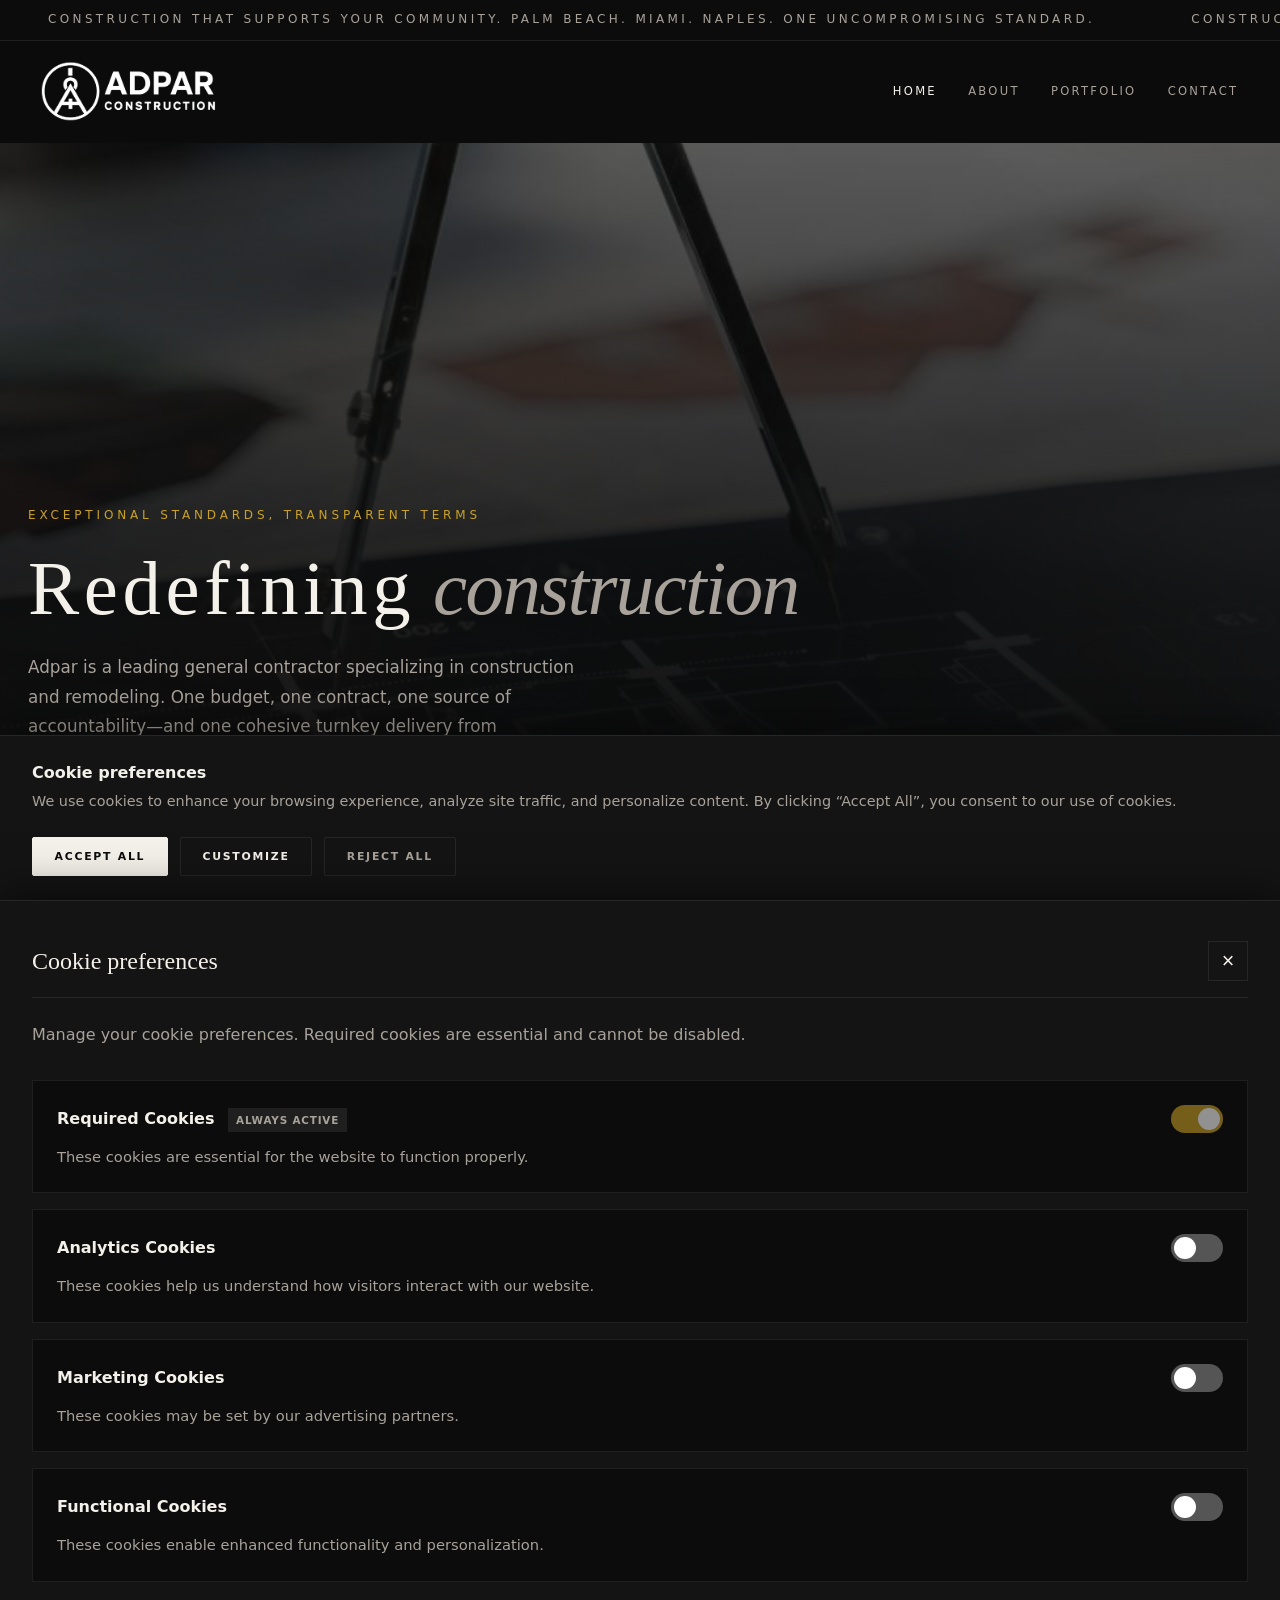
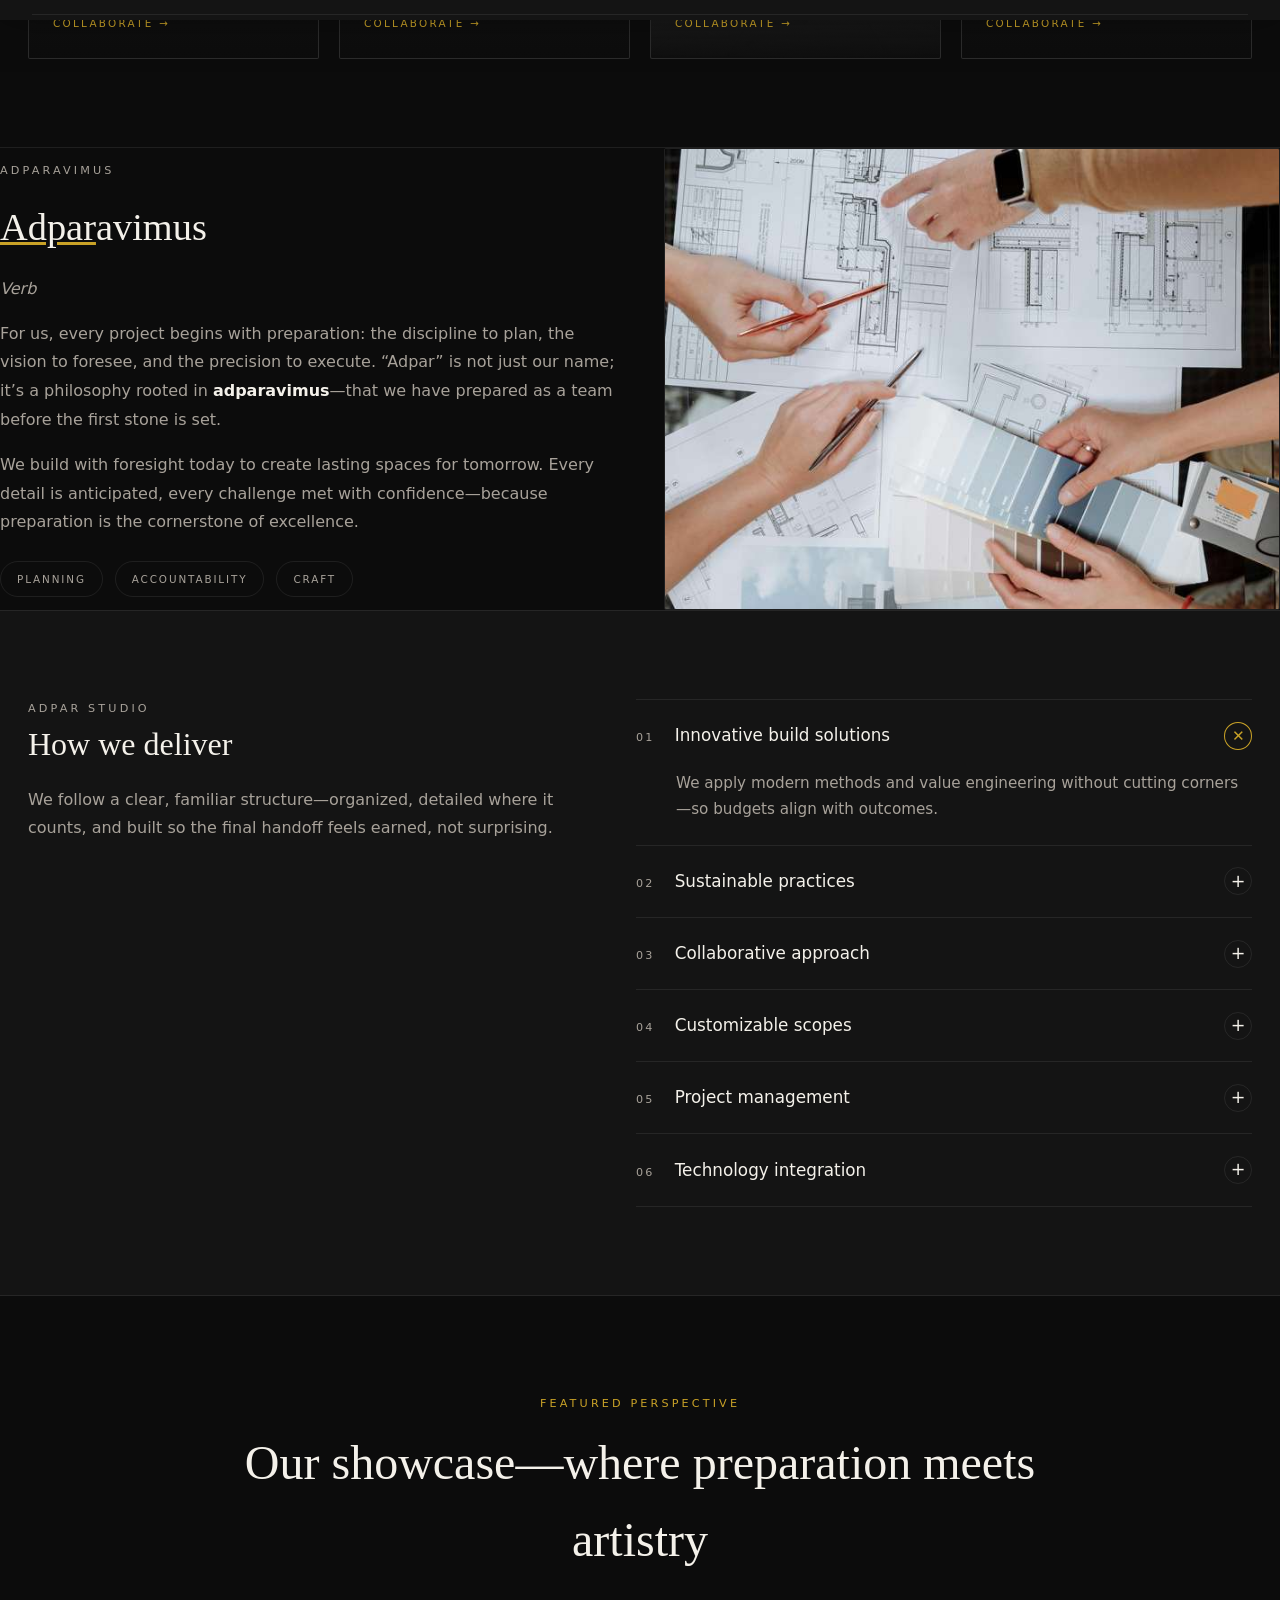
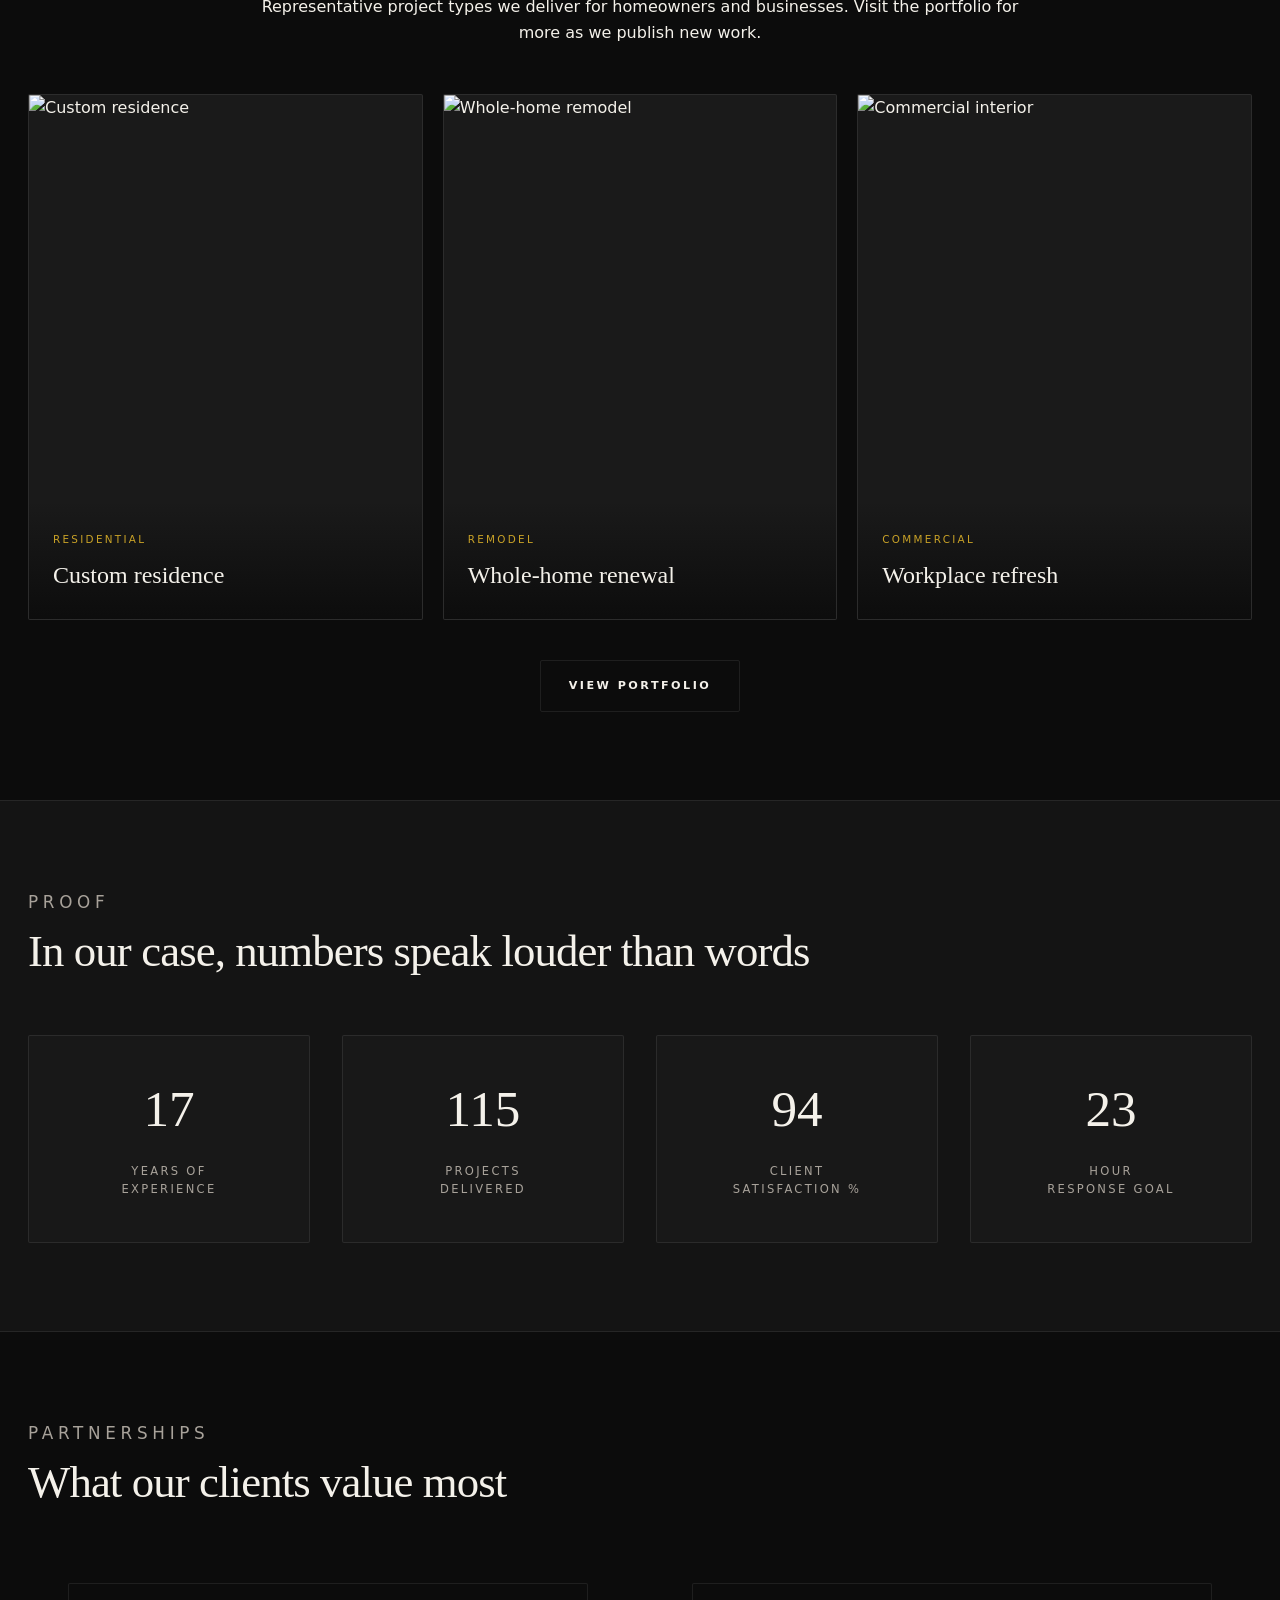
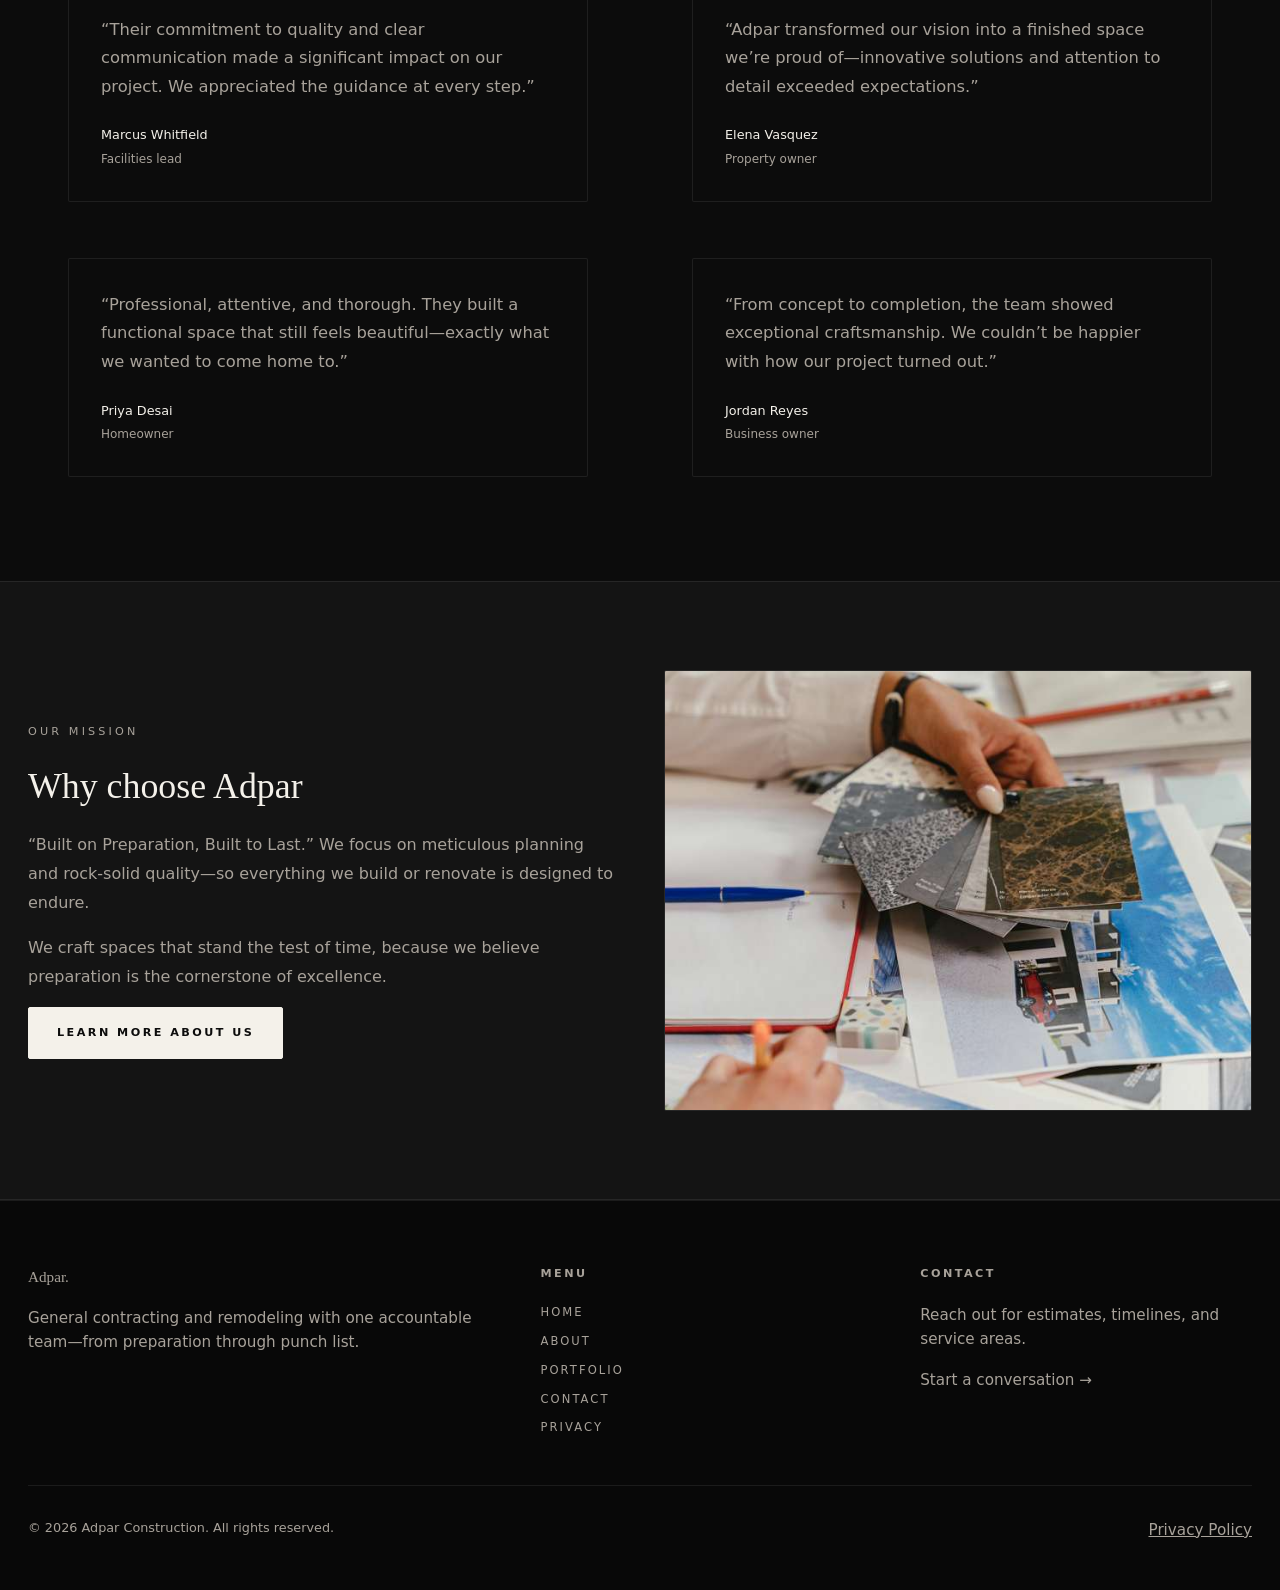
==== commit 73c9c2b8: "Reviewed or fixed small mistakes" ====
--- a/index.html
+++ b/index.html
@@ -20,15 +20,15 @@
   <body>
     <div class="site-marquee" aria-hidden="true">
       <div class="site-marquee__inner">
-        <span>Construction that supports your community — Built on preparation, built to last — Adpar</span>
-        <span>Construction that supports your community — Built on preparation, built to last — Adpar</span>
+        <span>Construction that supports your community. Palm Beach. Miami. Naples. One Uncompromising Standard.</span>
+        <span>Construction that supports your community. Palm Beach. Miami. Naples. One Uncompromising Standard.</span>
       </div>
     </div>
 
     <header class="site-header">
       <div class="site-header__row">
         <a href="index.html" class="logo-container">
-          <img src="images/image0.png" alt="Adpar Construction logo" width="220" height="44" />
+          <img src="images/image0.png" alt="Adpar Construction logo" width="385" height="77" />
         </a>
         <nav class="site-nav" aria-label="Primary">
           <a href="index.html" class="active">Home</a>
@@ -52,8 +52,8 @@
     <section class="hero-ratko">
       <div class="hero-ratko__bg">
         <img
-          src="https://images.unsplash.com/photo-1503387762-592deb58ef4e?auto=format&fit=crop&w=2000&q=80"
-          alt=""
+          src="images/1.jpeg"
+          alt="Drafting compass on architectural blueprints"
           width="2000"
           height="1200"
           loading="eager"
@@ -61,8 +61,8 @@
       </div>
       <div class="hero-ratko__overlay"></div>
       <div class="hero-ratko__content">
-        <p class="hero-kicker">We build the facilities that keep America going</p>
-        <h1 class="hero-title">Redefining <em>construction</em></h1>
+        <p class="hero-kicker">Exceptional standards, transparent terms</p>
+        <h1 class="hero-title"><span class="hero-title__redefining">Redefining</span> <em>construction</em></h1>
         <p class="hero-lead">
           Adpar is a leading general contractor specializing in construction and remodeling. One budget, one contract, one source of accountability—and one cohesive turnkey delivery from preparation through completion.
         </p>
@@ -105,7 +105,7 @@
           </article>
           <article class="feature-card reveal">
             <div class="feature-card__media">
-              <img src="https://images.unsplash.com/photo-1486406146926-c627a92ad4ab?auto=format&fit=crop&w=900&q=80" alt="Commercial construction" width="900" height="1100" loading="lazy" />
+              <img src="images/15.jpg" alt="Black and white photograph of a modern outdoor commercial plaza with glass storefronts, slatted awnings, and a wide paved walkway" width="900" height="1100" loading="lazy" />
               <div class="feature-card__shade"></div>
             </div>
             <div class="feature-card__body">
@@ -123,62 +123,6 @@
               <h3>Outdoor<br />living</h3>
               <p>Decks, patios, and additions that extend your home—built with materials chosen for climate and use.</p>
               <a class="link-arrow" href="contact.html">Collaborate →</a>
-            </div>
-          </article>
-        </div>
-      </div>
-    </section>
-
-    <section class="section section--soft">
-      <div class="section-inner">
-        <div class="section-head reveal">
-          <p class="section-label">Capabilities</p>
-          <h2>Check out our core services</h2>
-          <p>Structured scopes, clear estimates, and field leadership that keeps crews aligned—so your project stays predictable.</p>
-        </div>
-        <div class="work-grid">
-          <article class="work-tile reveal">
-            <div>
-              <div class="work-tile__icon">01</div>
-              <h3>Residential construction</h3>
-              <p>Ground-up homes with coordinated trades, inspections, and finish details managed under a single contract.</p>
-              <a class="btn btn--ghost" href="contact.html">Start a project</a>
-            </div>
-            <div class="work-tile__visual">
-              <img src="https://images.unsplash.com/photo-1600566753190-17f0baa2a6c3?auto=format&fit=crop&w=1200&q=80" alt="" width="1200" height="900" loading="lazy" />
-            </div>
-          </article>
-          <article class="work-tile reveal">
-            <div>
-              <div class="work-tile__icon">02</div>
-              <h3>Home remodeling</h3>
-              <p>High-impact renovations with realistic schedules—protecting your home while we work and cleaning as we go.</p>
-              <a class="btn btn--ghost" href="contact.html">Start a project</a>
-            </div>
-            <div class="work-tile__visual">
-              <img src="https://images.unsplash.com/photo-1600210492486-724fe5c67fb0?auto=format&fit=crop&w=1200&q=80" alt="" width="1200" height="900" loading="lazy" />
-            </div>
-          </article>
-          <article class="work-tile reveal">
-            <div>
-              <div class="work-tile__icon">03</div>
-              <h3>Commercial construction</h3>
-              <p>Tenant improvements and small commercial shells—delivered with safety plans that scale to your site.</p>
-              <a class="btn btn--ghost" href="contact.html">Start a project</a>
-            </div>
-            <div class="work-tile__visual">
-              <img src="https://images.unsplash.com/photo-1497366216548-37526070297c?auto=format&fit=crop&w=1200&q=80" alt="" width="1200" height="900" loading="lazy" />
-            </div>
-          </article>
-          <article class="work-tile reveal">
-            <div>
-              <div class="work-tile__icon">04</div>
-              <h3>Additions & exteriors</h3>
-              <p>Seamless expansions plus roofing and siding systems selected for durability and curb appeal.</p>
-              <a class="btn btn--ghost" href="contact.html">Start a project</a>
-            </div>
-            <div class="work-tile__visual">
-              <img src="https://images.unsplash.com/photo-1600585154526-990dced4db0d?auto=format&fit=crop&w=1200&q=80" alt="" width="1200" height="900" loading="lazy" />
             </div>
           </article>
         </div>
@@ -205,7 +149,7 @@
             </div>
           </div>
           <div class="split-band__media reveal">
-            <img src="https://images.unsplash.com/photo-1541888946425-d81bb19240f5?auto=format&fit=crop&w=1400&q=80" alt="Construction site teamwork" width="1400" height="1050" loading="lazy" />
+            <img src="images/14.jpeg" alt="Team collaborating on plans and material selections" width="1400" height="1050" loading="lazy" />
           </div>
         </div>
       </div>
@@ -216,7 +160,7 @@
         <div class="studio-intro reveal">
           <p class="section-label">Adpar studio</p>
           <h2>How we deliver</h2>
-          <p>Our process mirrors the template you loved—clear pillars, expandable detail, and no surprises at handoff.</p>
+          <p>We follow a clear, familiar structure—organized, detailed where it counts, and built so the final handoff feels earned, not surprising.</p>
         </div>
         <div class="acc-list reveal" role="list">
           <div class="acc-item is-open">
@@ -367,19 +311,19 @@
         <div class="testimonial-grid">
           <blockquote class="quote-card reveal">
             <p>“Their commitment to quality and clear communication made a significant impact on our project. We appreciated the guidance at every step.”</p>
-            <footer>Robert P. <span>Facilities lead</span></footer>
+            <footer>Marcus Whitfield <span>Facilities lead</span></footer>
           </blockquote>
           <blockquote class="quote-card reveal">
             <p>“Adpar transformed our vision into a finished space we’re proud of—innovative solutions and attention to detail exceeded expectations.”</p>
-            <footer>David C. <span>Property owner</span></footer>
+            <footer>Elena Vasquez <span>Property owner</span></footer>
           </blockquote>
           <blockquote class="quote-card reveal">
             <p>“Professional, attentive, and thorough. They built a functional space that still feels beautiful—exactly what we wanted to come home to.”</p>
-            <footer>Tawny K. <span>Homeowner</span></footer>
+            <footer>Priya Desai <span>Homeowner</span></footer>
           </blockquote>
           <blockquote class="quote-card reveal">
             <p>“From concept to completion, the team showed exceptional craftsmanship. We couldn’t be happier with how our project turned out.”</p>
-            <footer>Susan D. <span>Business owner</span></footer>
+            <footer>Jordan Reyes<span>Business owner</span></footer>
           </blockquote>
         </div>
       </div>
@@ -396,7 +340,7 @@
             <a class="btn" href="about.html">Learn more about us</a>
           </div>
           <div class="split-band__media">
-            <img src="https://images.unsplash.com/photo-1581092160562-40aa08e78837?auto=format&fit=crop&w=1400&q=80" alt="Construction planning" width="1400" height="1050" loading="lazy" />
+            <img src="images/2.jpeg" alt="Engineer reviewing technical blueprints and schematics at a workstation with tools and components" width="1400" height="1050" loading="lazy" />
           </div>
         </div>
       </div>
--- a/style.css
+++ b/style.css
@@ -12,6 +12,8 @@
   --ease-out: cubic-bezier(0.22, 1, 0.36, 1);
   --font: ui-sans-serif, system-ui, -apple-system, "Segoe UI", Roboto, "Helvetica Neue", Arial, sans-serif;
   --display: ui-serif, Georgia, "Times New Roman", Times, serif;
+  --header-logo-height: 77px;
+  --header-logo-max-width: 385px;
 }
 
 *,
@@ -102,17 +104,26 @@
 .site-header__row {
   max-width: 1440px;
   margin: 0 auto;
-  padding: 1rem 1.75rem;
+  padding: 0.75rem 1.75rem;
   display: flex;
   align-items: center;
   justify-content: space-between;
-  gap: 1.5rem;
+  gap: 1.25rem 1.5rem;
+  flex-wrap: wrap;
+  row-gap: 0.5rem;
+}
+
+.logo-container {
+  flex-shrink: 0;
+  display: inline-flex;
+  align-items: center;
+  line-height: 0;
 }
 
 .logo-container img {
-  height: 44px;
+  height: var(--header-logo-height);
   width: auto;
-  max-width: 220px;
+  max-width: var(--header-logo-max-width);
   object-fit: contain;
   filter: brightness(1.08);
 }
@@ -120,14 +131,18 @@
 .site-nav {
   display: flex;
   align-items: center;
-  gap: 0.25rem;
+  justify-content: flex-end;
+  flex-wrap: wrap;
+  gap: 0.15rem 0.25rem;
+  flex: 1 1 auto;
+  min-width: 0;
 }
 
 .site-nav a {
   font-size: 0.72rem;
   letter-spacing: 0.2em;
   text-transform: uppercase;
-  padding: 0.65rem 1rem;
+  padding: 0.55rem 0.85rem;
   color: var(--text-muted);
   transition: color 0.3s var(--ease-out);
 }
@@ -143,8 +158,8 @@
 
 .nav-toggle {
   display: none;
-  width: 44px;
-  height: 44px;
+  width: 54px;
+  height: 54px;
   border: 1px solid var(--line);
   background: transparent;
   color: var(--text);
@@ -169,6 +184,10 @@
 }
 
 @media (max-width: 900px) {
+  .site-header__row {
+    flex-wrap: nowrap;
+  }
+
   .site-nav {
     display: none;
   }
@@ -181,7 +200,7 @@
     display: flex;
     position: fixed;
     inset: 0;
-    top: 73px;
+    top: calc(1.5rem + var(--header-logo-height));
     background: rgba(12, 12, 12, 0.98);
     flex-direction: column;
     padding: 2rem;
@@ -269,6 +288,10 @@
   line-height: 1.05;
   letter-spacing: -0.02em;
   margin: 0 0 1.5rem;
+}
+
+.hero-title__redefining {
+  letter-spacing: 0.06em;
 }
 
 .hero-title em {
@@ -372,6 +395,11 @@
   letter-spacing: -0.02em;
 }
 
+.contact-what-next-section__head h2.contact-what-next {
+  font-size: clamp(1.65rem, 2.8875vw, 2.68125rem);
+  line-height: 1.15;
+}
+
 .section-head p {
   margin: 0;
   max-width: 640px;
@@ -489,6 +517,30 @@
   }
 }
 
+.work-grid.contact-next-steps {
+  grid-template-columns: 1fr;
+  max-width: 42rem;
+  margin-left: auto;
+  margin-right: auto;
+}
+
+.contact-what-next-section .section-inner {
+  display: flex;
+  flex-direction: column;
+  align-items: center;
+}
+
+.contact-what-next-section__head {
+  text-align: center;
+  width: 100%;
+  max-width: 42rem;
+}
+
+.contact-what-next-section__head p {
+  margin-left: auto;
+  margin-right: auto;
+}
+
 .work-tile {
   display: grid;
   grid-template-columns: 1fr 1.1fr;
@@ -509,6 +561,11 @@
   .work-tile {
     grid-template-columns: 1fr;
   }
+}
+
+.work-tile.work-tile--no-media {
+  grid-template-columns: 1fr;
+  align-items: start;
 }
 
 .work-tile__icon {
@@ -1077,14 +1134,6 @@
   color: var(--text-muted);
 }
 
-.contact-next {
-  padding-left: 1.25rem;
-}
-
-.contact-next li {
-  margin-bottom: 0.5rem;
-}
-
 /* Contact */
 .contact-container {
   display: grid;
@@ -1132,6 +1181,10 @@
   text-transform: uppercase;
   color: var(--accent);
   margin-bottom: 0.35rem;
+}
+
+.contact-detail-block dt.contact-what-next {
+  font-size: 0.95rem;
 }
 
 .contact-detail-block dd {
@@ -1581,6 +1634,7 @@
 .adparavimus-section {
   padding: 0;
   background: transparent;
+  border-top: 1px solid var(--line);
 }
 
 .adparavimus-content h2 {
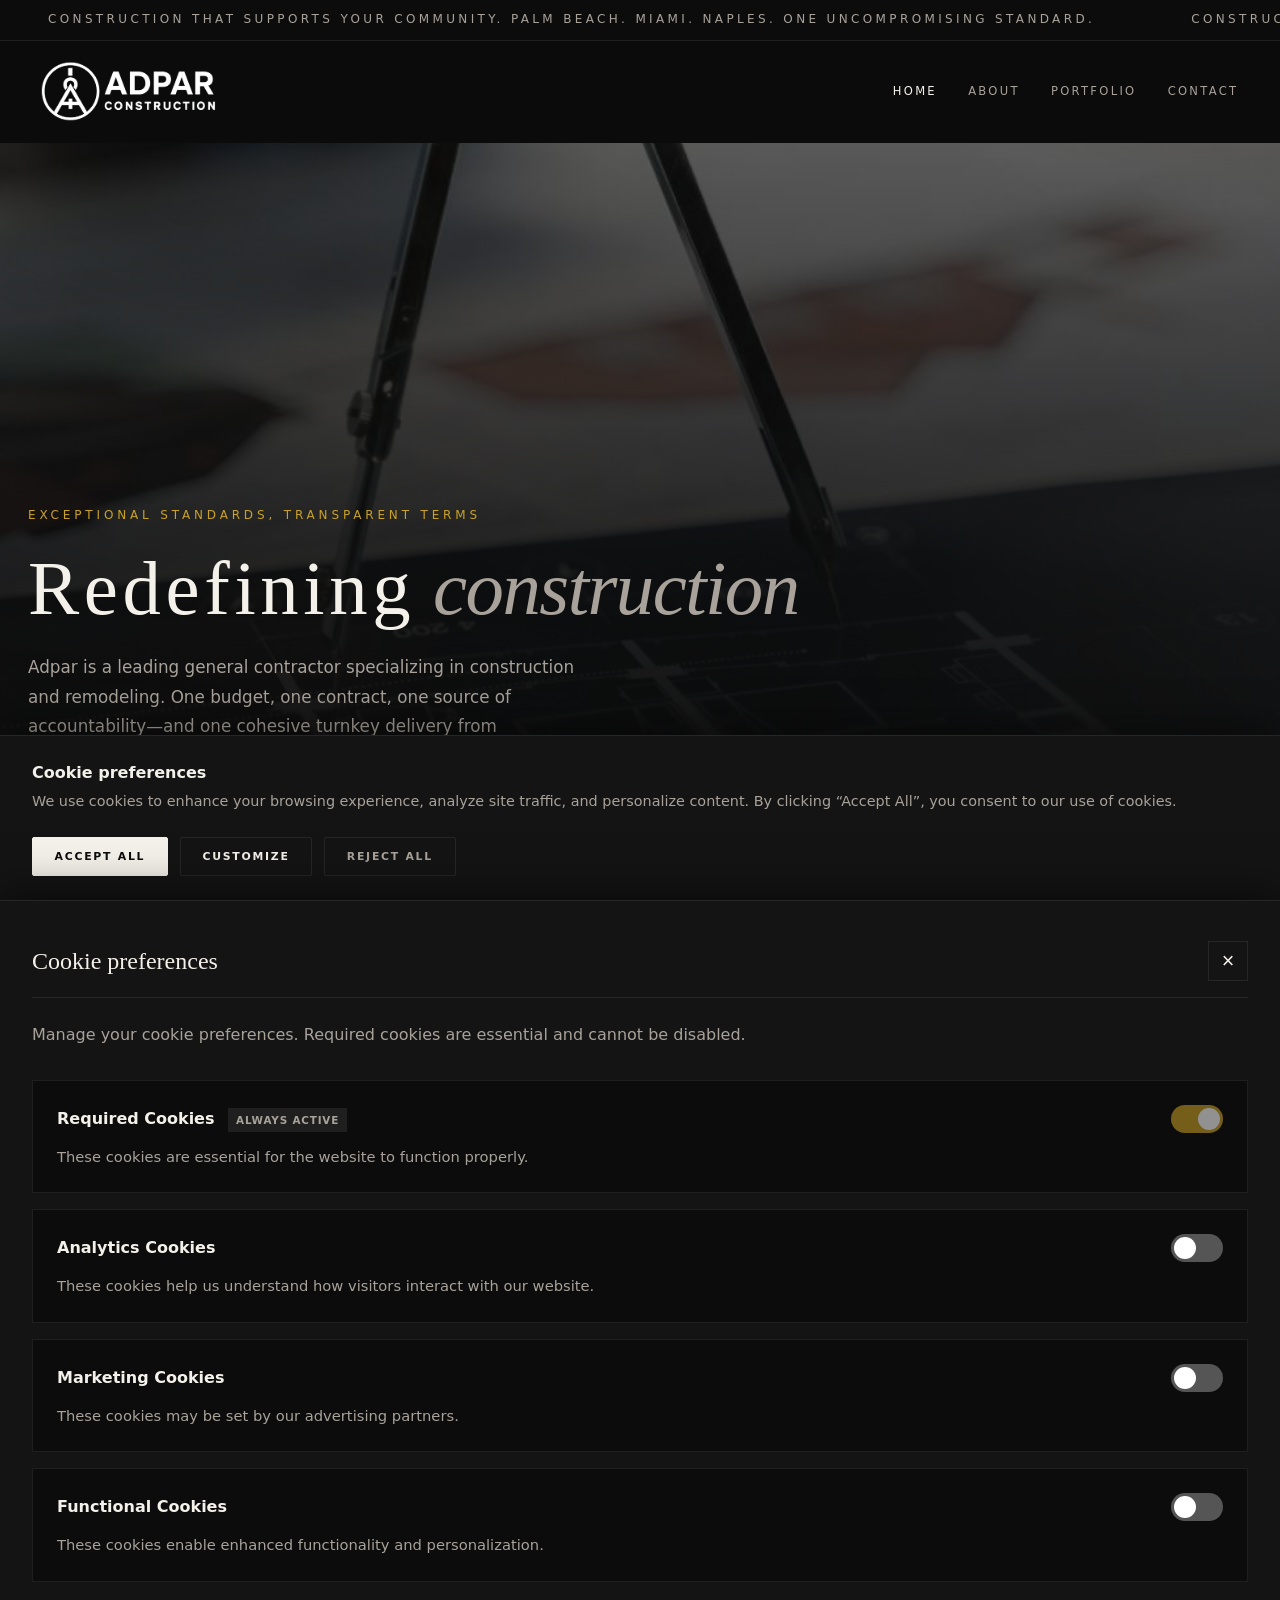
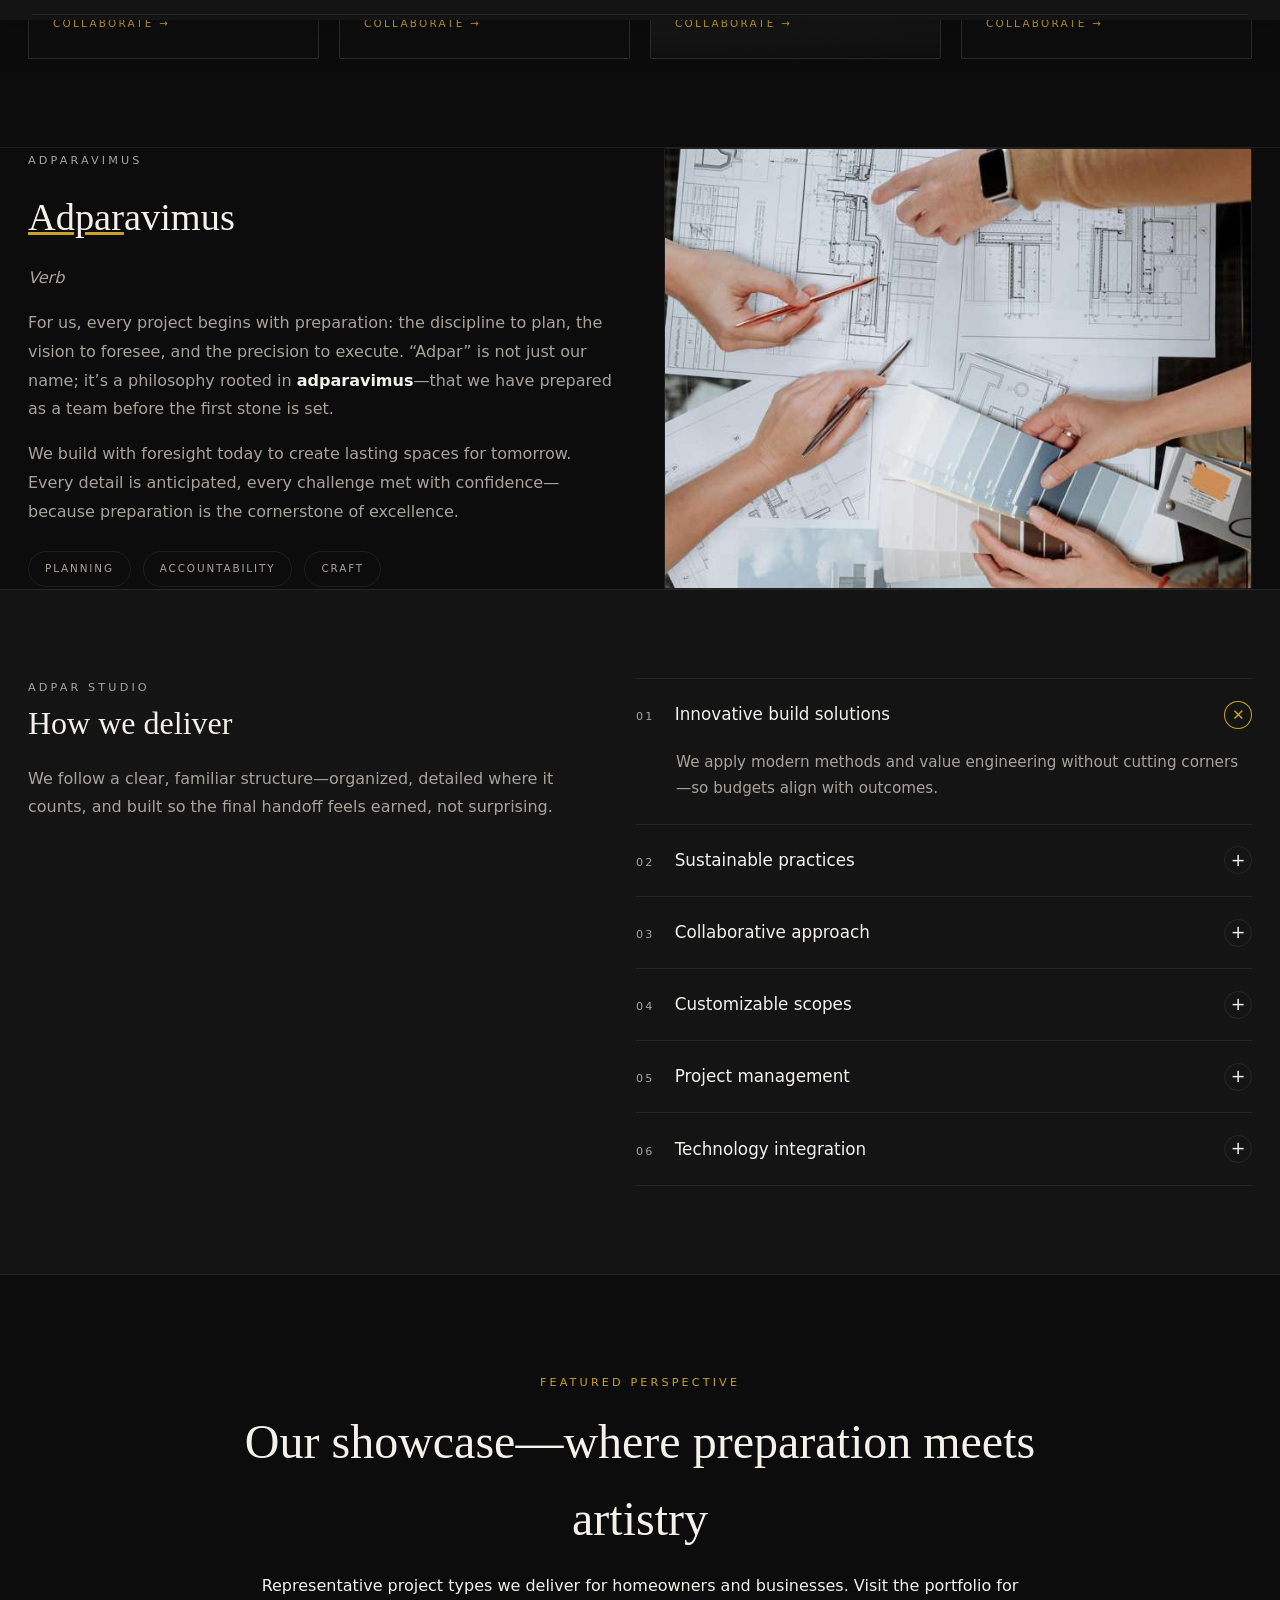
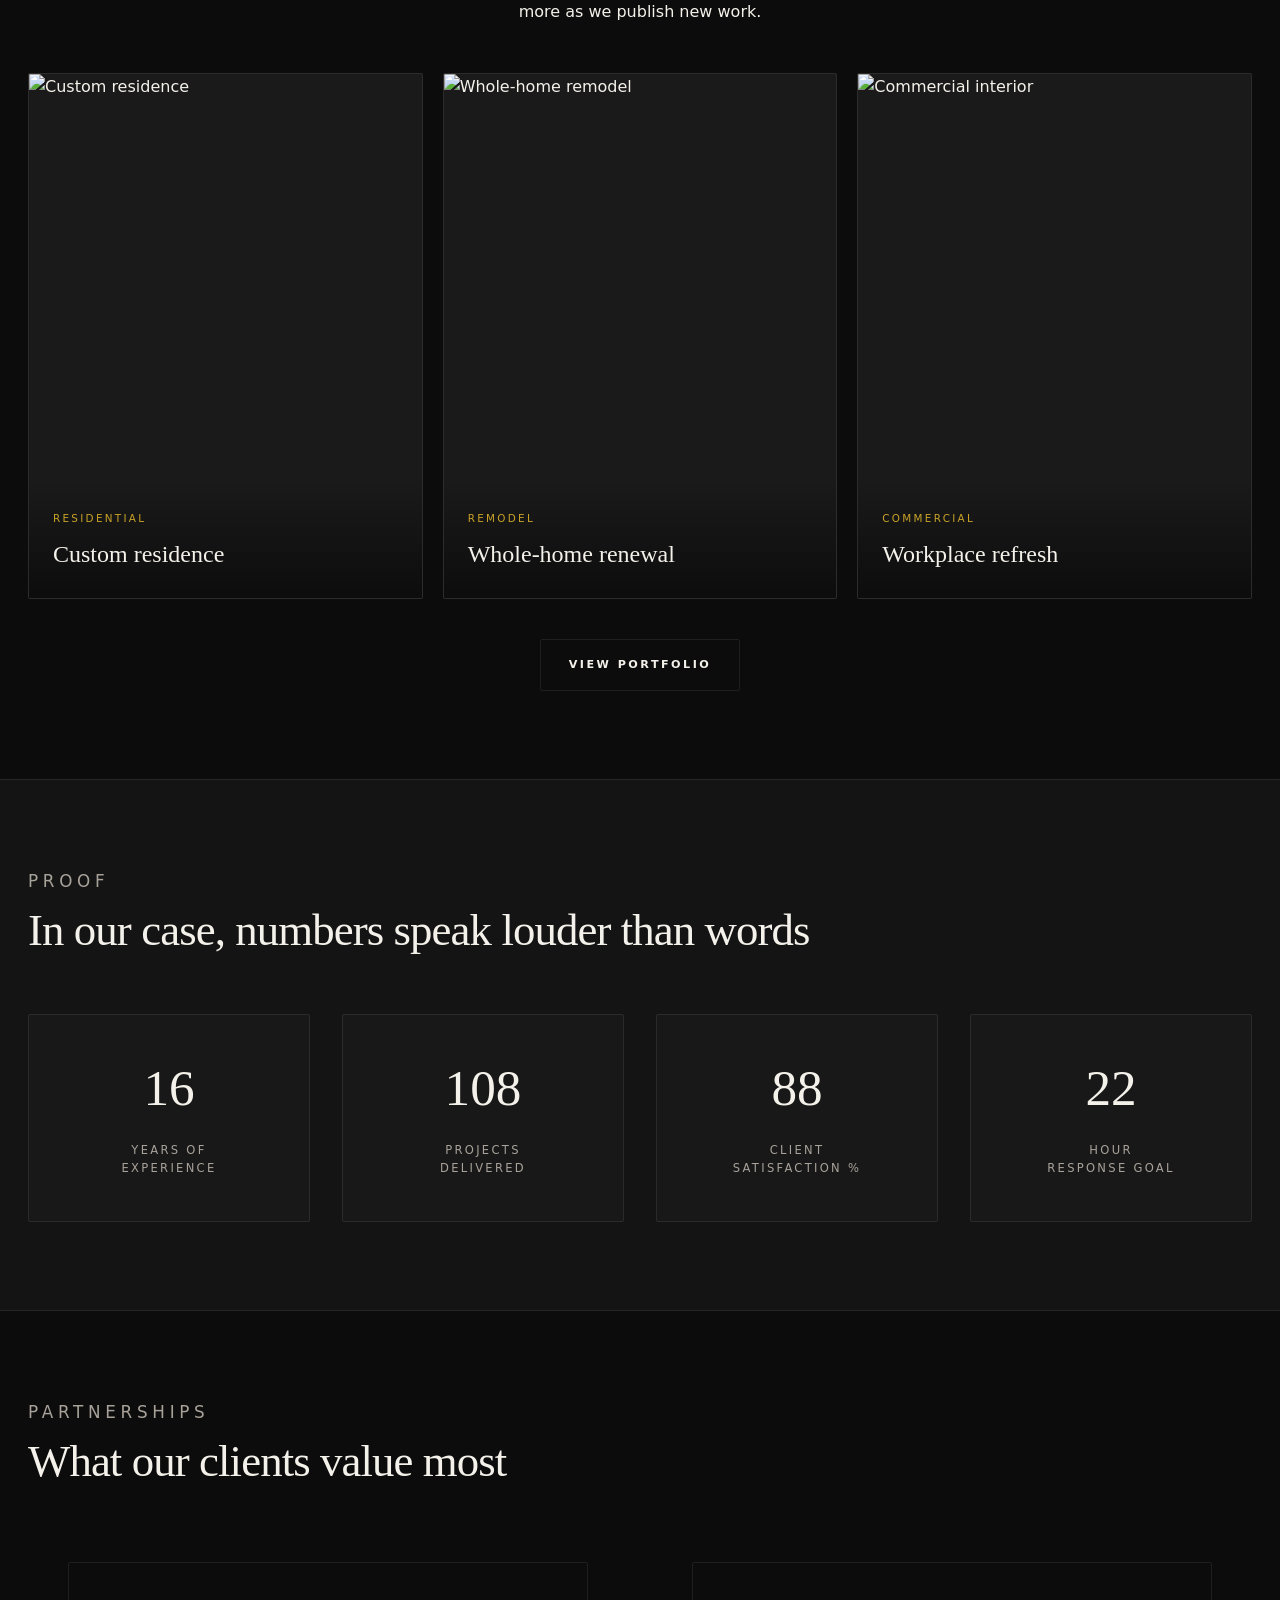
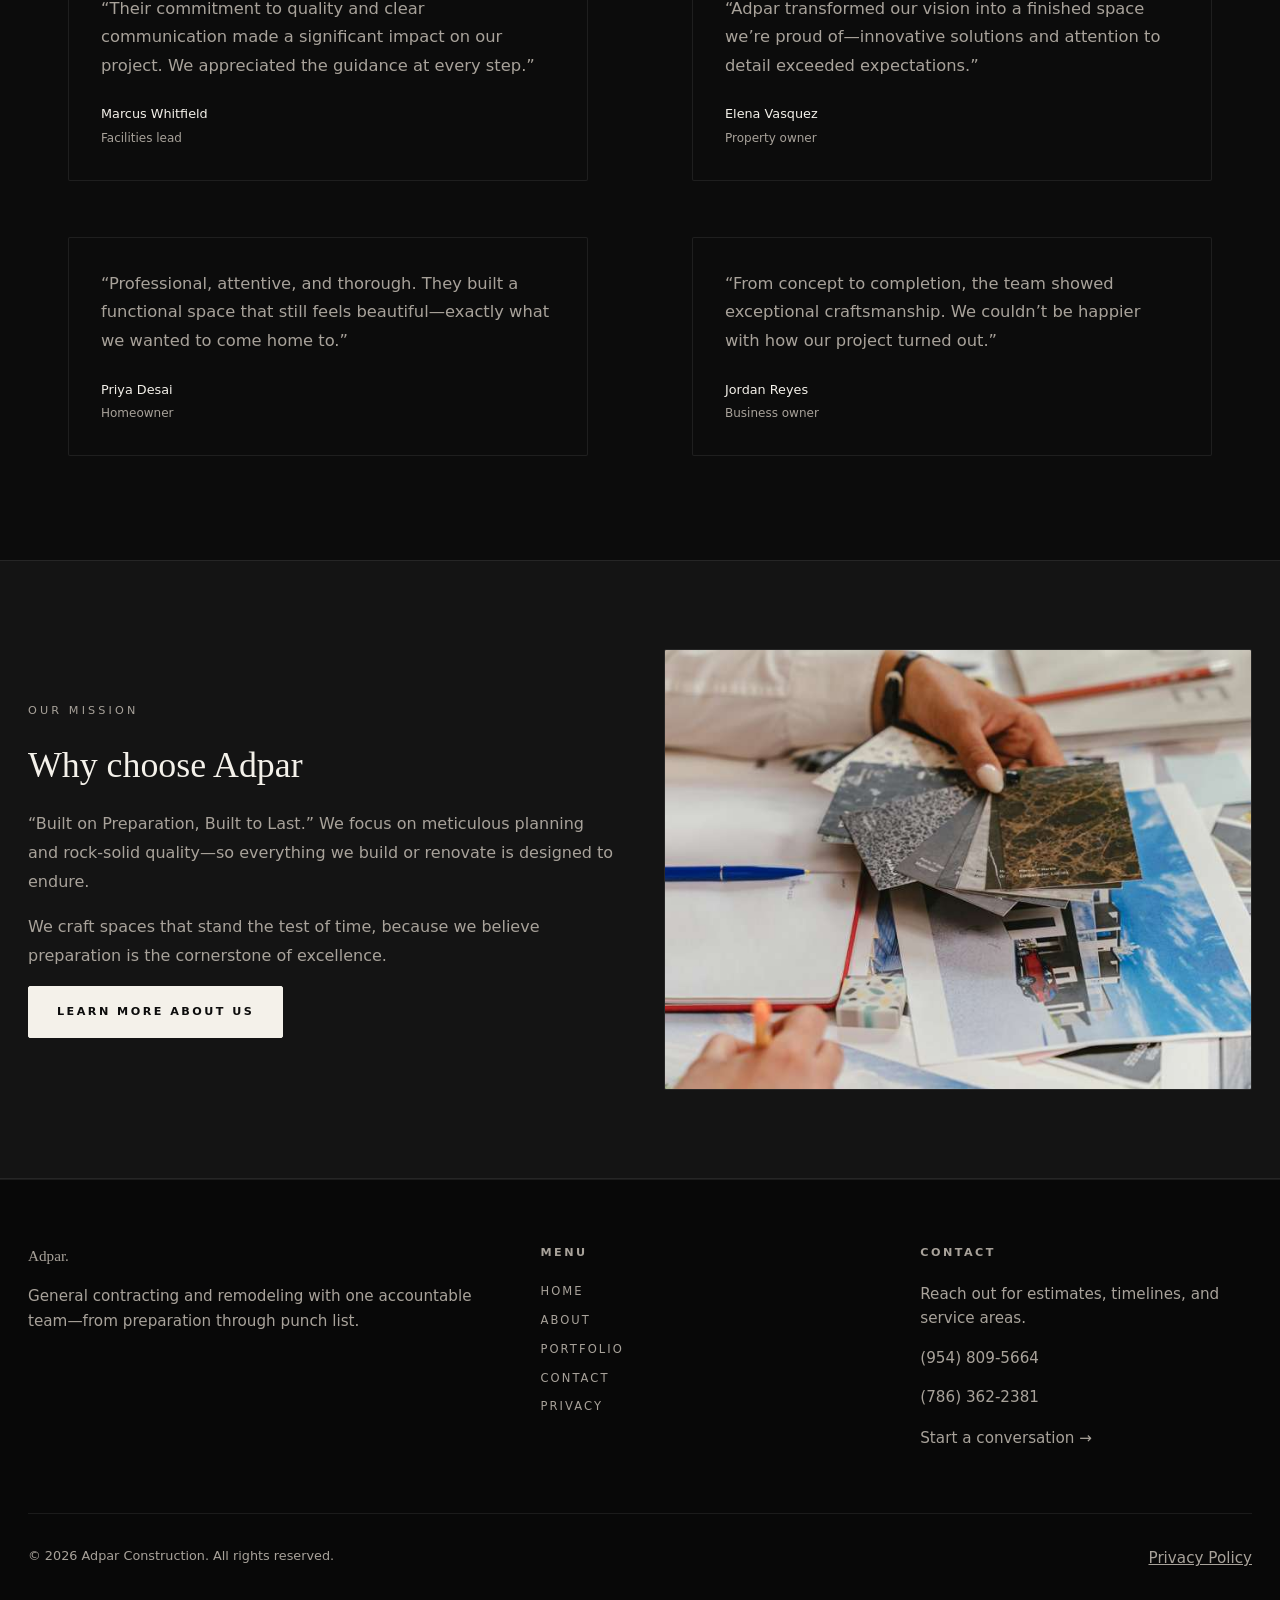
==== commit 2ae0cbd1: "Removed or commented contact form" ====
--- a/index.html
+++ b/index.html
@@ -365,6 +365,12 @@
         <div>
           <h3>Contact</h3>
           <p>Reach out for estimates, timelines, and service areas.</p>
+          <p style="margin-top: 0.75rem">
+            <a href="tel:+19548095664">(954) 809-5664</a>
+          </p>
+          <p style="margin-top: 0.35rem">
+            <a href="tel:+17863622381">(786) 362-2381</a>
+          </p>
           <p style="margin-top: 1rem;"><a href="contact.html">Start a conversation →</a></p>
         </div>
       </div>
--- a/style.css
+++ b/style.css
@@ -14,6 +14,8 @@
   --display: ui-serif, Georgia, "Times New Roman", Times, serif;
   --header-logo-height: 77px;
   --header-logo-max-width: 385px;
+  /* Matches .site-header__row vertical padding (0.75rem × 2) + logo max-height */
+  --nav-drawer-top: calc(env(safe-area-inset-top, 0px) + 1.5rem + var(--header-logo-height));
 }
 
 *,
@@ -24,6 +26,7 @@
 
 html {
   scroll-behavior: smooth;
+  overflow-x: hidden;
 }
 
 body {
@@ -34,6 +37,7 @@
   line-height: 1.6;
   font-size: 16px;
   -webkit-font-smoothing: antialiased;
+  overflow-x: hidden;
 }
 
 body.nav-open {
@@ -114,16 +118,19 @@
 }
 
 .logo-container {
-  flex-shrink: 0;
+  flex-shrink: 1;
+  min-width: 0;
   display: inline-flex;
   align-items: center;
   line-height: 0;
+  max-width: min(var(--header-logo-max-width), calc(100vw - 5.5rem));
 }
 
 .logo-container img {
-  height: var(--header-logo-height);
+  height: auto;
+  max-height: var(--header-logo-height);
   width: auto;
-  max-width: var(--header-logo-max-width);
+  max-width: 100%;
   object-fit: contain;
   filter: brightness(1.08);
 }
@@ -183,6 +190,13 @@
   display: none;
 }
 
+@media (max-width: 480px) {
+  :root {
+    --header-logo-height: 52px;
+    --header-logo-max-width: 220px;
+  }
+}
+
 @media (max-width: 900px) {
   .site-header__row {
     flex-wrap: nowrap;
@@ -194,21 +208,37 @@
 
   .nav-toggle {
     display: flex;
+    flex-shrink: 0;
   }
 
   .nav-drawer {
     display: flex;
     position: fixed;
-    inset: 0;
-    top: calc(1.5rem + var(--header-logo-height));
+    left: 0;
+    right: 0;
+    width: 100%;
+    max-width: 100%;
+    /* --nav-drawer-offset is set in main.js from measured header height (fallback: --nav-drawer-top) */
+    top: var(--nav-drawer-offset, var(--nav-drawer-top));
+    /* vh fallback, then dvh when supported — fixes mobile browser chrome eating the menu */
+    height: calc(100vh - var(--nav-drawer-offset, var(--nav-drawer-top)));
+    height: calc(100dvh - var(--nav-drawer-offset, var(--nav-drawer-top)));
+    box-sizing: border-box;
     background: rgba(12, 12, 12, 0.98);
     flex-direction: column;
-    padding: 2rem;
-    gap: 0.5rem;
+    justify-content: flex-start;
+    align-items: stretch;
+    padding: 1rem min(1.5rem, 4vw);
+    padding-bottom: max(1rem, env(safe-area-inset-bottom, 0px));
+    gap: 0;
     transform: translateX(100%);
     transition: transform 0.45s var(--ease-out);
     z-index: 999;
     border-top: 1px solid var(--line);
+    overflow-y: auto;
+    overflow-x: hidden;
+    -webkit-overflow-scrolling: touch;
+    overscroll-behavior: contain;
   }
 
   .nav-drawer.is-open {
@@ -216,16 +246,34 @@
   }
 
   .nav-drawer a {
-    font-size: 0.85rem;
-    letter-spacing: 0.18em;
+    font-size: 0.82rem;
+    letter-spacing: 0.16em;
     text-transform: uppercase;
-    padding: 1rem 0;
+    padding: 0.85rem 0;
     border-bottom: 1px solid var(--line);
     color: var(--text-muted);
+    flex-shrink: 0;
   }
 
   .nav-drawer a.active {
     color: var(--text);
+  }
+
+  .nav-drawer a:last-child {
+    border-bottom: none;
+  }
+}
+
+/* Short viewports (small phones, landscape): keep all links on-screen with minimal scrolling */
+@media (max-width: 900px) and (max-height: 560px) {
+  .nav-drawer {
+    padding: 0.5rem min(1.25rem, 4vw) max(0.5rem, env(safe-area-inset-bottom, 0px));
+  }
+
+  .nav-drawer a {
+    padding: 0.55rem 0;
+    font-size: 0.78rem;
+    letter-spacing: 0.14em;
   }
 }
 
@@ -297,6 +345,17 @@
 .hero-title em {
   font-style: italic;
   color: var(--text-muted);
+}
+
+.hero-title,
+.page-hero h1,
+.section-head h2,
+.split-band__text h2,
+h1,
+h2,
+h3 {
+  overflow-wrap: break-word;
+  word-wrap: break-word;
 }
 
 .hero-lead {
@@ -381,6 +440,21 @@
 .section-inner {
   max-width: 1440px;
   margin: 0 auto;
+  min-width: 0;
+}
+
+.feature-row > *,
+.work-grid > *,
+.showcase-grid > *,
+.stats-row > *,
+.testimonial-grid > *,
+.portfolio-grid > *,
+.contact-container > *,
+.split-band > *,
+.studio-block > *,
+.contact-ratko > *,
+.work-tile > * {
+  min-width: 0;
 }
 
 .section-head {
@@ -667,6 +741,8 @@
   display: flex;
   align-items: baseline;
   gap: 1.25rem;
+  min-width: 0;
+  flex: 1;
 }
 
 .acc-item__num {
@@ -678,6 +754,8 @@
 .acc-item__title {
   font-size: 1.05rem;
   font-weight: 500;
+  min-width: 0;
+  overflow-wrap: break-word;
 }
 
 .acc-icon {
@@ -712,7 +790,7 @@
 
 .acc-item__panel p {
   margin: 0 0 1.35rem;
-  padding-left: 2.5rem;
+  padding-left: min(2.5rem, 6vw);
   color: var(--text-muted);
   font-size: 0.95rem;
   line-height: 1.7;
@@ -801,6 +879,12 @@
   }
 }
 
+@media (max-width: 480px) {
+  .stats-row {
+    grid-template-columns: 1fr;
+  }
+}
+
 .stat {
   padding: 2rem 1rem;
   border: 1px solid var(--line);
@@ -978,6 +1062,8 @@
 .prose {
   max-width: 820px;
   margin: 0 auto;
+  overflow-wrap: break-word;
+  word-wrap: break-word;
 }
 
 .prose h3 {
@@ -1025,7 +1111,7 @@
 /* Services grid (home legacy) */
 .services-grid {
   display: grid;
-  grid-template-columns: repeat(auto-fit, minmax(280px, 1fr));
+  grid-template-columns: repeat(auto-fit, minmax(min(100%, 280px), 1fr));
   gap: 1.25rem;
 }
 
@@ -1386,12 +1472,15 @@
   right: 0;
   background: var(--bg-elevated);
   color: var(--text);
-  padding: 1.5rem 2rem;
+  padding: 1.5rem min(2rem, 4vw);
+  padding-bottom: max(1.5rem, env(safe-area-inset-bottom, 0px));
   box-shadow: 0 -8px 40px rgba(0, 0, 0, 0.45);
   z-index: 10000;
   transform: translateY(100%);
   transition: transform 0.45s var(--ease-out);
   border-top: 1px solid var(--line);
+  max-width: 100%;
+  box-sizing: border-box;
 }
 
 .cookie-banner.show {
@@ -1462,13 +1551,15 @@
   left: 0;
   right: 0;
   background: var(--bg-elevated);
-  max-height: 80vh;
+  max-height: min(80vh, 100dvh);
   overflow-y: auto;
   box-shadow: 0 -8px 40px rgba(0, 0, 0, 0.5);
   z-index: 10001;
   transform: translateY(100%);
   transition: transform 0.45s var(--ease-out);
   border-top: 1px solid var(--line);
+  max-width: 100%;
+  box-sizing: border-box;
 }
 
 .cookie-customize-panel.show {
@@ -1478,7 +1569,9 @@
 .cookie-panel-content {
   max-width: 1440px;
   margin: 0 auto;
-  padding: 2.5rem 2rem;
+  padding: 2.5rem min(2rem, 4vw);
+  padding-bottom: max(2.5rem, env(safe-area-inset-bottom, 0px));
+  box-sizing: border-box;
 }
 
 .cookie-panel-header {
@@ -1526,6 +1619,7 @@
   align-items: center;
   gap: 1rem;
   margin-bottom: 0.5rem;
+  flex-wrap: wrap;
 }
 
 .cookie-category-header h4 {
@@ -1623,6 +1717,54 @@
   visibility: visible;
 }
 
+@media (max-width: 480px) {
+  .section {
+    padding: clamp(2.5rem, 9vw, 5.5rem) min(1.25rem, 4vw);
+  }
+
+  .section--tight {
+    padding-top: clamp(1.75rem, 6vw, 3rem);
+  }
+
+  .page-hero {
+    padding: clamp(3.5rem, 11vw, 6rem) min(1.25rem, 4vw) clamp(2.25rem, 7vw, 4rem);
+  }
+
+  .hero-ratko {
+    min-height: min(82vh, 820px);
+    padding: clamp(3.5rem, 11vw, 6rem) min(1.25rem, 4vw) clamp(2.5rem, 8vw, 5rem);
+  }
+
+  .container {
+    padding-left: min(1.25rem, 4vw);
+    padding-right: min(1.25rem, 4vw);
+  }
+
+  .site-header__row {
+    padding-left: min(1.25rem, 4vw);
+    padding-right: min(1.25rem, 4vw);
+  }
+
+  .site-footer {
+    padding-left: min(1.25rem, 4vw);
+    padding-right: min(1.25rem, 4vw);
+  }
+
+  .work-tile {
+    padding: 1.25rem;
+  }
+
+  .contact-ratko__panel,
+  .contact-info,
+  .contact-form {
+    padding: 1.5rem min(1.25rem, 4vw);
+  }
+
+  .hero-meta {
+    gap: 1.25rem;
+  }
+}
+
 .text-center {
   text-align: center;
 }
@@ -1631,8 +1773,40 @@
   margin-top: 2.5rem;
 }
 
+/* Thank-you / confirmation (sent.html) */
+.sent-page {
+  min-height: 100vh;
+  min-height: 100dvh;
+  display: flex;
+  align-items: center;
+  justify-content: center;
+  padding: min(2rem, 5vw);
+  box-sizing: border-box;
+}
+
+.sent-page__inner {
+  max-width: 36rem;
+  width: 100%;
+  text-align: center;
+}
+
+.sent-page__inner h1 {
+  font-family: var(--display);
+  font-size: clamp(1.75rem, 5vw, 2.5rem);
+  font-weight: 400;
+  margin: 0 0 1rem;
+  overflow-wrap: break-word;
+}
+
+.sent-page__inner p {
+  color: var(--text-muted);
+  margin: 0 0 2rem;
+  line-height: 1.75;
+}
+
 .adparavimus-section {
-  padding: 0;
+  padding-block: 0;
+  padding-inline: min(1.75rem, 5vw);
   background: transparent;
   border-top: 1px solid var(--line);
 }
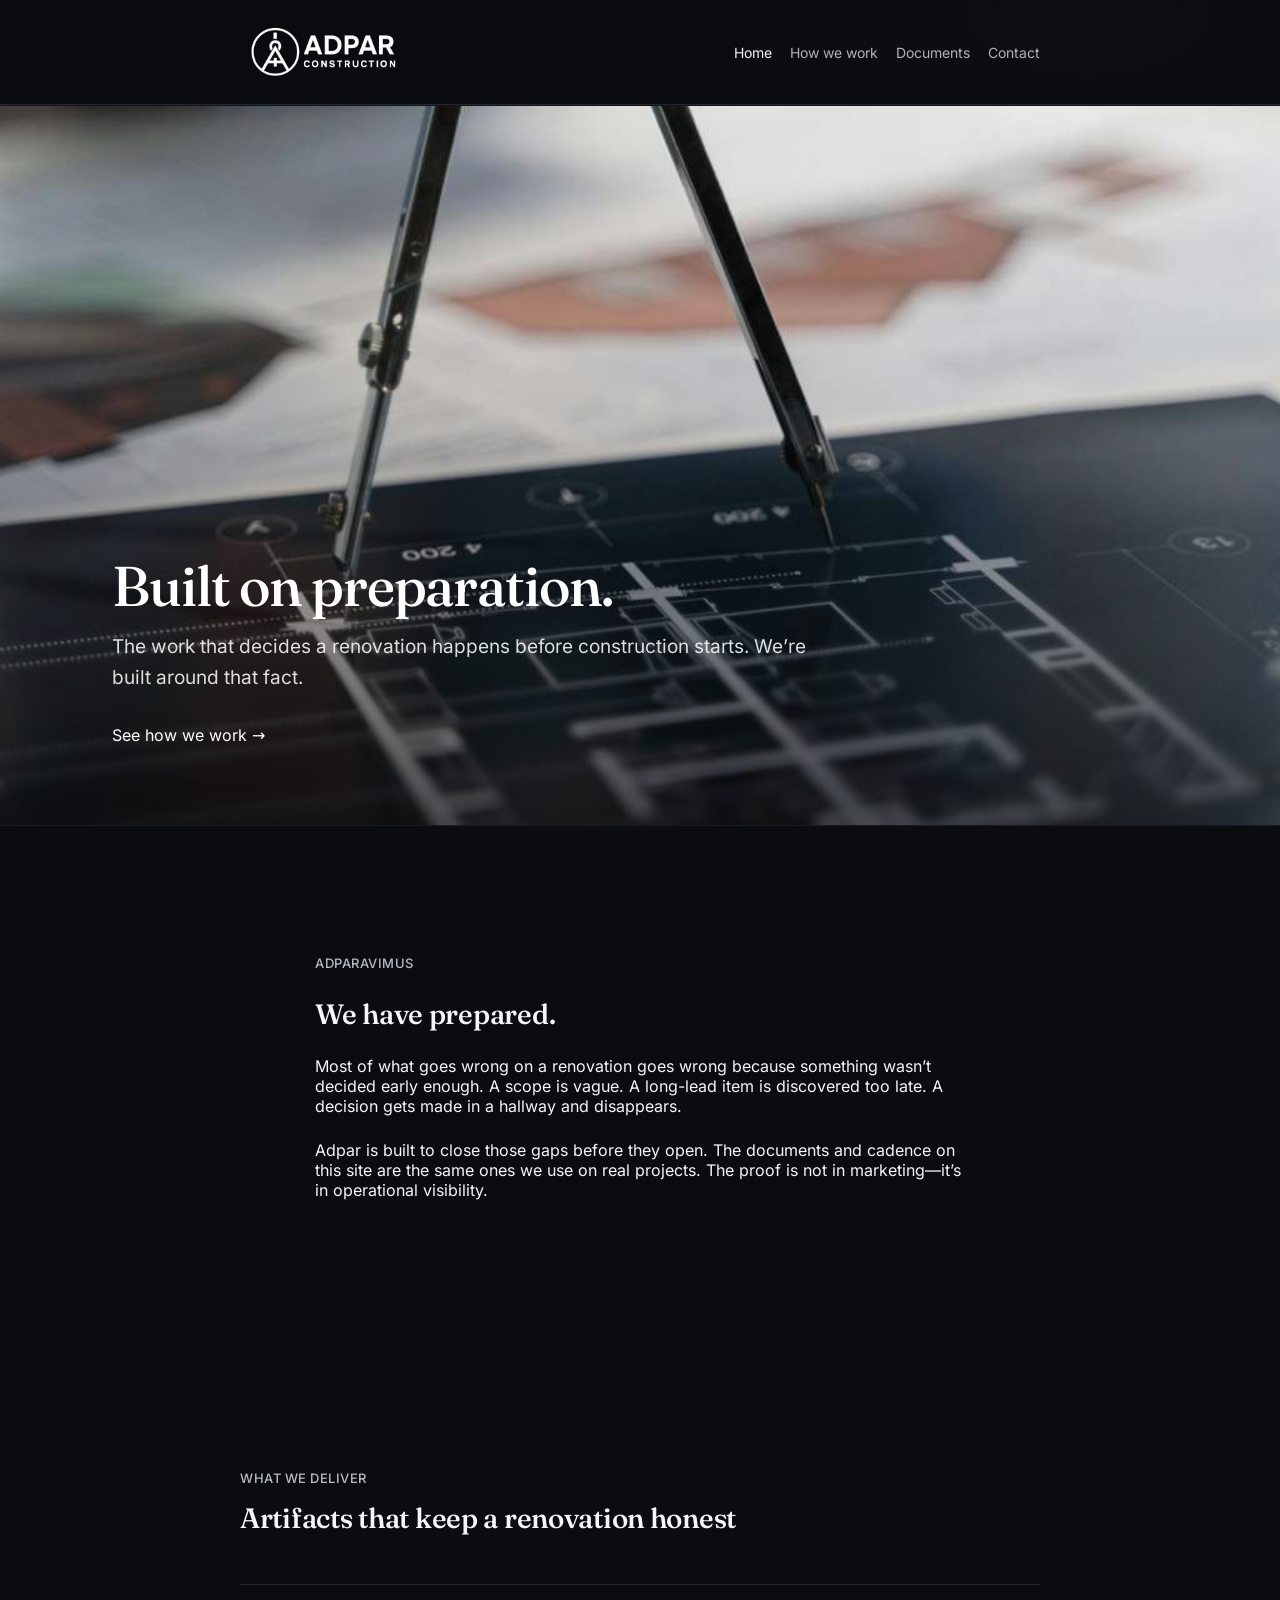
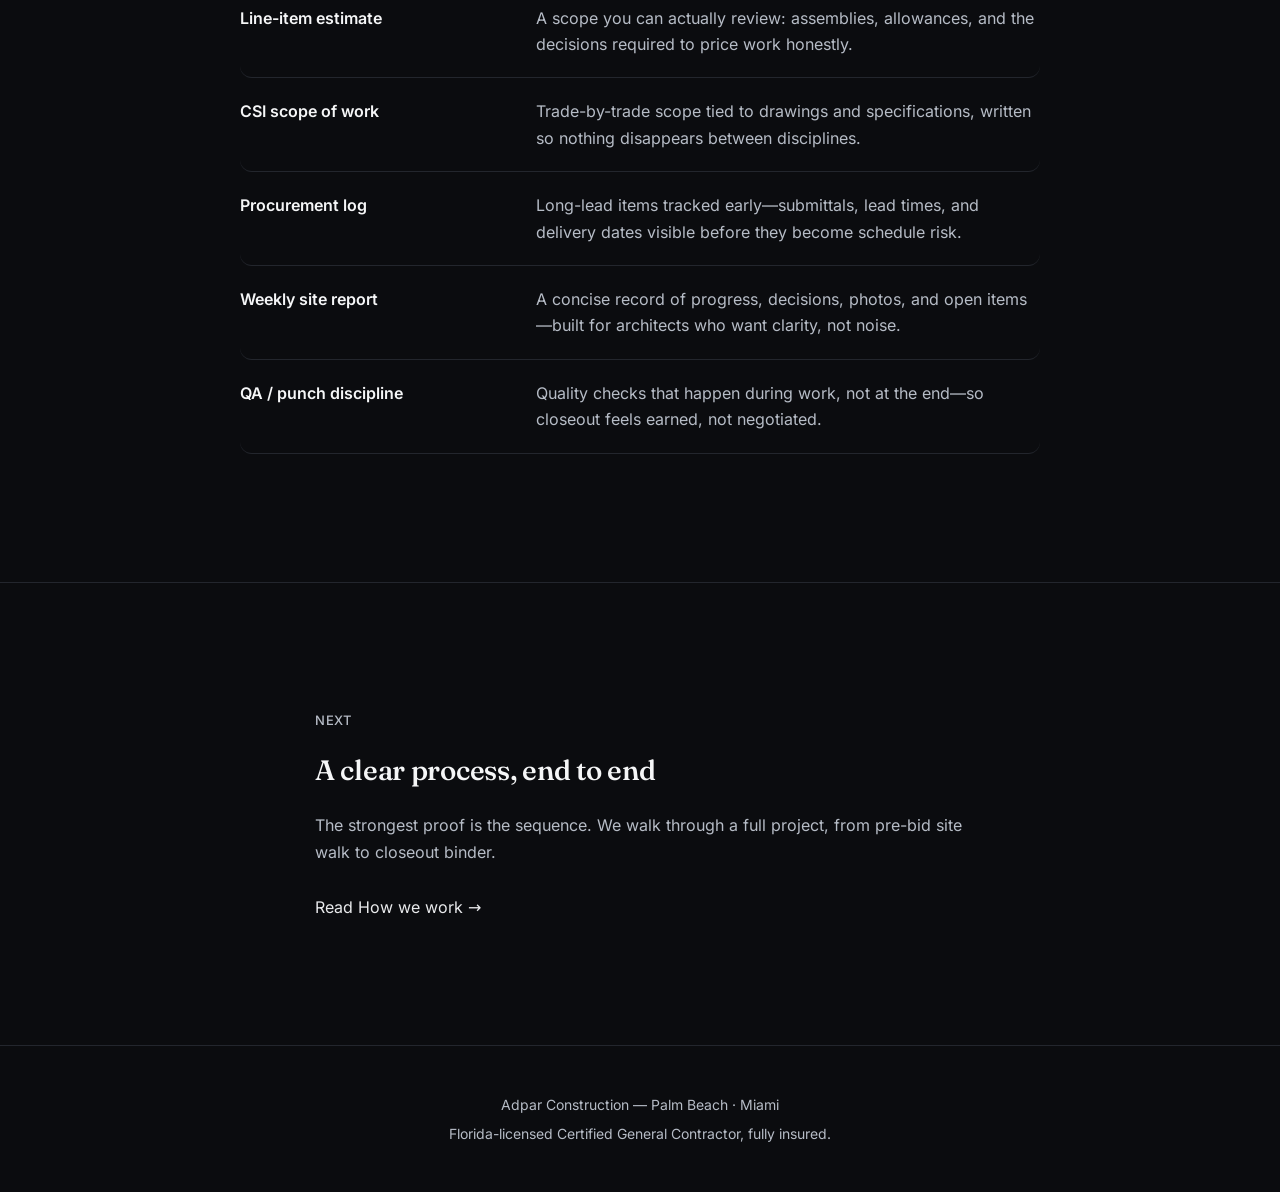
==== commit 9ceb480b: "Remodeled Website - 4_26" ====
--- a/index.html
+++ b/index.html
@@ -1,546 +1,149 @@
-<!DOCTYPE html>
+<!doctype html>
 <html lang="en">
   <head>
-    <meta charset="UTF-8" />
-    <meta name="viewport" content="width=device-width, initial-scale=1.0" />
-    <meta http-equiv="X-Content-Type-Options" content="nosniff" />
-    <meta http-equiv="X-Frame-Options" content="DENY" />
-    <meta http-equiv="X-XSS-Protection" content="1; mode=block" />
-    <meta http-equiv="Referrer-Policy" content="strict-origin-when-cross-origin" />
-    <meta http-equiv="Content-Security-Policy" content="default-src 'self'; script-src 'self' 'unsafe-inline'; style-src 'self' 'unsafe-inline'; img-src 'self' data: https:; connect-src 'self'; font-src 'self' data:; frame-ancestors 'none'; base-uri 'self'; form-action 'self'; upgrade-insecure-requests;" />
-    <meta http-equiv="Permissions-Policy" content="geolocation=(), microphone=(), camera=()" />
-    <meta name="X-Content-Type-Options" content="nosniff" />
-    <meta name="X-Frame-Options" content="DENY" />
-    <meta name="X-XSS-Protection" content="1; mode=block" />
-    <link href="style.css" rel="stylesheet" />
-    <script src="security.js"></script>
-    <script src="main.js" defer></script>
-    <title>Adpar Construction — General Contractor & Remodeling</title>
+    <meta charset="utf-8" />
+    <meta name="viewport" content="width=device-width, initial-scale=1" />
+    <title>Adpar Construction — Built on preparation.</title>
+    <meta
+      name="description"
+      content="A residential renovation general contractor in Palm Beach and Miami. We make renovation outcomes legible before construction starts."
+    />
+    <meta property="og:title" content="Adpar Construction — Built on preparation." />
+    <meta
+      property="og:description"
+      content="A residential renovation general contractor in Palm Beach and Miami. We make renovation outcomes legible before construction starts."
+    />
+    <link rel="preconnect" href="https://fonts.googleapis.com" />
+    <link rel="preconnect" href="https://fonts.gstatic.com" crossorigin />
+    <link
+      href="https://fonts.googleapis.com/css2?family=Fraunces:opsz,wght@9..144,400..700&display=swap"
+      rel="stylesheet"
+    />
+    <link rel="stylesheet" href="adpar.css" />
   </head>
   <body>
-    <div class="site-marquee" aria-hidden="true">
-      <div class="site-marquee__inner">
-        <span>Construction that supports your community. Palm Beach. Miami. Naples. One Uncompromising Standard.</span>
-        <span>Construction that supports your community. Palm Beach. Miami. Naples. One Uncompromising Standard.</span>
+    <a class="sr-only skip-link" href="#main">Skip to content</a>
+
+    <header class="header" data-header>
+      <div class="container-content">
+        <div class="header-inner">
+          <a class="wordmark" href="index.html" aria-label="Adpar Construction home">
+            <img src="images/image0.png" alt="Adpar Construction" height="64" decoding="async" />
+          </a>
+          <nav class="nav" aria-label="Primary">
+            <a href="index.html" aria-current="page">Home</a>
+            <a href="how-we-work.html">How we work</a>
+            <a href="documents.html">Documents</a>
+            <a href="contact.html">Contact</a>
+          </nav>
+        </div>
       </div>
-    </div>
-
-    <header class="site-header">
-      <div class="site-header__row">
-        <a href="index.html" class="logo-container">
-          <img src="images/image0.png" alt="Adpar Construction logo" width="385" height="77" />
-        </a>
-        <nav class="site-nav" aria-label="Primary">
-          <a href="index.html" class="active">Home</a>
-          <a href="about.html">About</a>
-          <a href="portfolio.html">Portfolio</a>
-          <a href="contact.html">Contact</a>
-        </nav>
-        <button type="button" class="nav-toggle" aria-label="Open menu" aria-expanded="false" aria-controls="nav-drawer">
-          <span></span>
-          <span></span>
-        </button>
-      </div>
-      <nav id="nav-drawer" class="nav-drawer" aria-label="Mobile">
-        <a href="index.html" class="active">Home</a>
-        <a href="about.html">About</a>
-        <a href="portfolio.html">Portfolio</a>
-        <a href="contact.html">Contact</a>
-      </nav>
+      <div class="header-rule" data-header-rule aria-hidden="true"></div>
     </header>
 
-    <section class="hero-ratko">
-      <div class="hero-ratko__bg">
-        <img
-          src="images/1.jpeg"
-          alt="Drafting compass on architectural blueprints"
-          width="2000"
-          height="1200"
-          loading="eager"
-        />
-      </div>
-      <div class="hero-ratko__overlay"></div>
-      <div class="hero-ratko__content">
-        <p class="hero-kicker">Exceptional standards, transparent terms</p>
-        <h1 class="hero-title"><span class="hero-title__redefining">Redefining</span> <em>construction</em></h1>
-        <p class="hero-lead">
-          Adpar is a leading general contractor specializing in construction and remodeling. One budget, one contract, one source of accountability—and one cohesive turnkey delivery from preparation through completion.
-        </p>
-        <div class="hero-meta">
-          <a class="btn" href="contact.html">Contact Adpar today</a>
-          <p class="hero-brand"><strong>Adpar.</strong>® Preparation at every phase.</p>
+    <main id="main">
+      <section class="hero" data-hero>
+        <div class="hero-bg" aria-hidden="true">
+          <img
+            src="images/001.jpeg"
+            alt=""
+            role="presentation"
+            width="2000"
+            height="1200"
+            loading="eager"
+            decoding="async"
+          />
         </div>
-      </div>
-    </section>
+        <div class="hero-overlay" aria-hidden="true"></div>
 
-    <section class="section">
-      <div class="section-inner">
-        <div class="section-head reveal">
-          <p class="section-label">Where we focus</p>
-          <h2>Spaces engineered for longevity</h2>
-          <p>From residential builds to commercial interiors, we pair disciplined planning with craftsmanship—so every structure performs as well as it looks.</p>
-        </div>
-        <div class="feature-row">
-          <article class="feature-card reveal">
-            <div class="feature-card__media">
-              <img src="https://images.unsplash.com/photo-1600585154340-be6161a56a0c?auto=format&fit=crop&w=900&q=80" alt="Residential construction" width="900" height="1100" loading="lazy" />
-              <div class="feature-card__shade"></div>
-            </div>
-            <div class="feature-card__body">
-              <h3>Residential<br />construction</h3>
-              <p>Complete home construction from foundation to finish—with one accountable team guiding every milestone.</p>
-              <a class="link-arrow" href="contact.html">Collaborate →</a>
-            </div>
-          </article>
-          <article class="feature-card reveal">
-            <div class="feature-card__media">
-              <img src="https://images.unsplash.com/photo-1556912172-45b7abe8b7e1?auto=format&fit=crop&w=900&q=80" alt="Home remodeling" width="900" height="1100" loading="lazy" />
-              <div class="feature-card__shade"></div>
-            </div>
-            <div class="feature-card__body">
-              <h3>Remodeling<br />& upgrades</h3>
-              <p>Kitchens, baths, and whole-home transformations—planned to minimize disruption and maximize value.</p>
-              <a class="link-arrow" href="contact.html">Collaborate →</a>
-            </div>
-          </article>
-          <article class="feature-card reveal">
-            <div class="feature-card__media">
-              <img src="images/15.jpg" alt="Black and white photograph of a modern outdoor commercial plaza with glass storefronts, slatted awnings, and a wide paved walkway" width="900" height="1100" loading="lazy" />
-              <div class="feature-card__shade"></div>
-            </div>
-            <div class="feature-card__body">
-              <h3>Commercial<br />delivery</h3>
-              <p>Office, retail, and light commercial builds—on schedule, with transparent communication at every phase.</p>
-              <a class="link-arrow" href="contact.html">Collaborate →</a>
-            </div>
-          </article>
-          <article class="feature-card reveal">
-            <div class="feature-card__media">
-              <img src="https://images.unsplash.com/photo-1600607687939-ce8a6c25118c?auto=format&fit=crop&w=900&q=80" alt="Outdoor living" width="900" height="1100" loading="lazy" />
-              <div class="feature-card__shade"></div>
-            </div>
-            <div class="feature-card__body">
-              <h3>Outdoor<br />living</h3>
-              <p>Decks, patios, and additions that extend your home—built with materials chosen for climate and use.</p>
-              <a class="link-arrow" href="contact.html">Collaborate →</a>
-            </div>
-          </article>
-        </div>
-      </div>
-    </section>
-
-    <section class="section adparavimus-section">
-      <div class="section-inner">
-        <div class="split-band reveal">
-          <div class="split-band__text adparavimus-content">
-            <p class="section-label">Adparavimus</p>
-            <h2 class="no-underline"><span>Adpar</span>avimus</h2>
-            <p style="font-style: italic; color: var(--text-muted); margin-top: 0.5rem;"><em>Verb</em></p>
-            <p>
-              For us, every project begins with preparation: the discipline to plan, the vision to foresee, and the precision to execute. “Adpar” is not just our name; it’s a philosophy rooted in <strong style="color: var(--text);">adparavimus</strong>—that we have prepared as a team before the first stone is set.
-            </p>
-            <p>
-              We build with foresight today to create lasting spaces for tomorrow. Every detail is anticipated, every challenge met with confidence—because preparation is the cornerstone of excellence.
-            </p>
-            <div class="pill-row">
-              <span class="pill">Planning</span>
-              <span class="pill">Accountability</span>
-              <span class="pill">Craft</span>
-            </div>
-          </div>
-          <div class="split-band__media reveal">
-            <img src="images/14.jpeg" alt="Team collaborating on plans and material selections" width="1400" height="1050" loading="lazy" />
-          </div>
-        </div>
-      </div>
-    </section>
-
-    <section class="section section--soft">
-      <div class="section-inner studio-block">
-        <div class="studio-intro reveal">
-          <p class="section-label">Adpar studio</p>
-          <h2>How we deliver</h2>
-          <p>We follow a clear, familiar structure—organized, detailed where it counts, and built so the final handoff feels earned, not surprising.</p>
-        </div>
-        <div class="acc-list reveal" role="list">
-          <div class="acc-item is-open">
-            <button type="button" class="acc-item__trigger" aria-expanded="true">
-              <span class="acc-item__left">
-                <span class="acc-item__num">01</span>
-                <span class="acc-item__title">Innovative build solutions</span>
-              </span>
-              <span class="acc-icon" aria-hidden="true">+</span>
-            </button>
-            <div class="acc-item__panel">
-              <p>We apply modern methods and value engineering without cutting corners—so budgets align with outcomes.</p>
-            </div>
-          </div>
-          <div class="acc-item">
-            <button type="button" class="acc-item__trigger" aria-expanded="false">
-              <span class="acc-item__left">
-                <span class="acc-item__num">02</span>
-                <span class="acc-item__title">Sustainable practices</span>
-              </span>
-              <span class="acc-icon" aria-hidden="true">+</span>
-            </button>
-            <div class="acc-item__panel">
-              <p>Efficient envelopes, responsible waste handling, and durable materials that reduce lifecycle cost.</p>
-            </div>
-          </div>
-          <div class="acc-item">
-            <button type="button" class="acc-item__trigger" aria-expanded="false">
-              <span class="acc-item__left">
-                <span class="acc-item__num">03</span>
-                <span class="acc-item__title">Collaborative approach</span>
-              </span>
-              <span class="acc-icon" aria-hidden="true">+</span>
-            </button>
-            <div class="acc-item__panel">
-              <p>Owners, architects, and trades stay aligned through structured meetings and documented decisions.</p>
-            </div>
-          </div>
-          <div class="acc-item">
-            <button type="button" class="acc-item__trigger" aria-expanded="false">
-              <span class="acc-item__left">
-                <span class="acc-item__num">04</span>
-                <span class="acc-item__title">Customizable scopes</span>
-              </span>
-              <span class="acc-icon" aria-hidden="true">+</span>
-            </button>
-            <div class="acc-item__panel">
-              <p>From design-build support to build-only execution—we tailor the contract to your risk tolerance.</p>
-            </div>
-          </div>
-          <div class="acc-item">
-            <button type="button" class="acc-item__trigger" aria-expanded="false">
-              <span class="acc-item__left">
-                <span class="acc-item__num">05</span>
-                <span class="acc-item__title">Project management</span>
-              </span>
-              <span class="acc-icon" aria-hidden="true">+</span>
-            </button>
-            <div class="acc-item__panel">
-              <p>Milestones, inspections, and quality checks are tracked so nothing slips between trades.</p>
-            </div>
-          </div>
-          <div class="acc-item">
-            <button type="button" class="acc-item__trigger" aria-expanded="false">
-              <span class="acc-item__left">
-                <span class="acc-item__num">06</span>
-                <span class="acc-item__title">Technology integration</span>
-              </span>
-              <span class="acc-icon" aria-hidden="true">+</span>
-            </button>
-            <div class="acc-item__panel">
-              <p>Digital takeoffs, photo documentation, and clear reporting keep you informed without the jargon.</p>
+        <div class="hero-content">
+          <div class="container-wide">
+            <div class="hero-text">
+              <h1 class="display">Built on preparation.</h1>
+              <p class="body-lg" style="margin-top: 16px">
+                The work that decides a renovation happens before construction starts. We’re built around that fact.
+              </p>
+              <p style="margin-top: 32px">
+                <a class="link" href="how-we-work.html">See how we work →</a>
+              </p>
             </div>
           </div>
         </div>
-      </div>
-    </section>
+      </section>
 
-    <section class="section">
-      <div class="section-inner">
-        <div class="showcase-head reveal">
-          <p class="section-label">Featured perspective</p>
-          <h2>Our showcase—where preparation meets artistry</h2>
-          <p>Representative project types we deliver for homeowners and businesses. Visit the portfolio for more as we publish new work.</p>
-        </div>
-        <div class="showcase-grid">
-          <article class="showcase-card reveal">
-            <img src="https://images.unsplash.com/photo-1600047509807-ba8f99d2cdde?auto=format&fit=crop&w=900&q=80" alt="Custom residence" width="900" height="1200" loading="lazy" />
-            <div class="showcase-card__cap">
-              <span>Residential</span>
-              <h3>Custom residence</h3>
+      <section class="section">
+        <div class="container-content">
+          <div class="container-prose prose" style="padding-left: 0; padding-right: 0">
+            <p class="caption">Adparavimus</p>
+            <h2 class="h2" style="margin-top: 12px">We have prepared.</h2>
+            <div style="margin-top: 24px" class="prose">
+              <p>
+                Most of what goes wrong on a renovation goes wrong because something wasn’t decided early enough. A scope is vague. A long-lead item
+                is discovered too late. A decision gets made in a hallway and disappears.
+              </p>
+              <p>
+                Adpar is built to close those gaps before they open. The documents and cadence on this site are the same ones we use on real projects.
+                The proof is not in marketing—it’s in operational visibility.
+              </p>
             </div>
-          </article>
-          <article class="showcase-card reveal">
-            <img src="https://images.unsplash.com/photo-1600585154084-4e5fe7c39198?auto=format&fit=crop&w=900&q=80" alt="Whole-home remodel" width="900" height="1200" loading="lazy" />
-            <div class="showcase-card__cap">
-              <span>Remodel</span>
-              <h3>Whole-home renewal</h3>
-            </div>
-          </article>
-          <article class="showcase-card reveal">
-            <img src="https://images.unsplash.com/photo-1497366811353-6870744d04b2?auto=format&fit=crop&w=900&q=80" alt="Commercial interior" width="900" height="1200" loading="lazy" />
-            <div class="showcase-card__cap">
-              <span>Commercial</span>
-              <h3>Workplace refresh</h3>
-            </div>
-          </article>
-        </div>
-        <div class="text-center mt-lg reveal">
-          <a class="btn btn--ghost" href="portfolio.html">View portfolio</a>
-        </div>
-      </div>
-    </section>
-
-    <section class="section section--soft">
-      <div class="section-inner">
-        <div class="section-head reveal">
-          <p class="section-label">Proof</p>
-          <h2>In our case, numbers speak louder than words</h2>
-        </div>
-        <div class="stats-row">
-          <div class="stat reveal">
-            <p class="stat__num" data-counter data-target="18">0</p>
-            <p class="stat__label">Years of&#10;experience</p>
-          </div>
-          <div class="stat reveal">
-            <p class="stat__num" data-counter data-target="120">0</p>
-            <p class="stat__label">Projects&#10;delivered</p>
-          </div>
-          <div class="stat reveal">
-            <p class="stat__num" data-counter data-target="98">0</p>
-            <p class="stat__label">Client&#10;satisfaction %</p>
-          </div>
-          <div class="stat reveal">
-            <p class="stat__num" data-counter data-target="24">0</p>
-            <p class="stat__label">Hour&#10;response goal</p>
           </div>
         </div>
-      </div>
-    </section>
+      </section>
 
-    <section class="section">
-      <div class="section-inner">
-        <div class="section-head reveal">
-          <p class="section-label">Partnerships</p>
-          <h2>What our clients value most</h2>
-        </div>
-        <div class="testimonial-grid">
-          <blockquote class="quote-card reveal">
-            <p>“Their commitment to quality and clear communication made a significant impact on our project. We appreciated the guidance at every step.”</p>
-            <footer>Marcus Whitfield <span>Facilities lead</span></footer>
-          </blockquote>
-          <blockquote class="quote-card reveal">
-            <p>“Adpar transformed our vision into a finished space we’re proud of—innovative solutions and attention to detail exceeded expectations.”</p>
-            <footer>Elena Vasquez <span>Property owner</span></footer>
-          </blockquote>
-          <blockquote class="quote-card reveal">
-            <p>“Professional, attentive, and thorough. They built a functional space that still feels beautiful—exactly what we wanted to come home to.”</p>
-            <footer>Priya Desai <span>Homeowner</span></footer>
-          </blockquote>
-          <blockquote class="quote-card reveal">
-            <p>“From concept to completion, the team showed exceptional craftsmanship. We couldn’t be happier with how our project turned out.”</p>
-            <footer>Jordan Reyes<span>Business owner</span></footer>
-          </blockquote>
-        </div>
-      </div>
-    </section>
+      <section class="section">
+        <div class="container-content">
+          <p class="caption">What we deliver</p>
+          <h2 class="h2" style="margin-top: 12px">Artifacts that keep a renovation honest</h2>
 
-    <section class="section section--soft">
-      <div class="section-inner">
-        <div class="split-band reveal">
-          <div class="split-band__text">
-            <p class="section-label">Our mission</p>
-            <h2>Why choose Adpar</h2>
-            <p>“Built on Preparation, Built to Last.” We focus on meticulous planning and rock-solid quality—so everything we build or renovate is designed to endure.</p>
-            <p>We craft spaces that stand the test of time, because we believe preparation is the cornerstone of excellence.</p>
-            <a class="btn" href="about.html">Learn more about us</a>
-          </div>
-          <div class="split-band__media">
-            <img src="images/2.jpeg" alt="Engineer reviewing technical blueprints and schematics at a workstation with tools and components" width="1400" height="1050" loading="lazy" />
+          <div class="deliverables" style="margin-top: 48px">
+            <div class="deliverable-row">
+              <div class="body deliverable-name">Line-item estimate</div>
+              <div class="body deliverable-desc">A scope you can actually review: assemblies, allowances, and the decisions required to price work honestly.</div>
+            </div>
+            <div class="deliverable-row">
+              <div class="body deliverable-name">CSI scope of work</div>
+              <div class="body deliverable-desc">Trade-by-trade scope tied to drawings and specifications, written so nothing disappears between disciplines.</div>
+            </div>
+            <div class="deliverable-row">
+              <div class="body deliverable-name">Procurement log</div>
+              <div class="body deliverable-desc">Long-lead items tracked early—submittals, lead times, and delivery dates visible before they become schedule risk.</div>
+            </div>
+            <div class="deliverable-row">
+              <div class="body deliverable-name">Weekly site report</div>
+              <div class="body deliverable-desc">A concise record of progress, decisions, photos, and open items—built for architects who want clarity, not noise.</div>
+            </div>
+            <div class="deliverable-row">
+              <div class="body deliverable-name">QA / punch discipline</div>
+              <div class="body deliverable-desc">Quality checks that happen during work, not at the end—so closeout feels earned, not negotiated.</div>
+            </div>
           </div>
         </div>
-      </div>
-    </section>
+      </section>
 
-    <footer class="site-footer">
-      <div class="site-footer__grid">
-        <div>
-          <p class="footer-brand">Adpar.</p>
-          <p>General contracting and remodeling with one accountable team—from preparation through punch list.</p>
-        </div>
-        <div>
-          <h3>Menu</h3>
-          <div class="footer-links">
-            <a href="index.html">Home</a>
-            <a href="about.html">About</a>
-            <a href="portfolio.html">Portfolio</a>
-            <a href="contact.html">Contact</a>
-            <a href="privacy.html">Privacy</a>
+      <section class="section rule-top">
+        <div class="container-content">
+          <div class="container-prose prose" style="padding-left: 0; padding-right: 0">
+            <p class="caption">Next</p>
+            <h2 class="h2" style="margin-top: 12px">A clear process, end to end</h2>
+            <p class="body muted" style="margin-top: 24px">
+              The strongest proof is the sequence. We walk through a full project, from pre-bid site walk to closeout binder.
+            </p>
+            <p style="margin-top: 32px">
+              <a class="link" href="how-we-work.html"><span class="accent">Read How we work →</span></a>
+            </p>
           </div>
         </div>
-        <div>
-          <h3>Contact</h3>
-          <p>Reach out for estimates, timelines, and service areas.</p>
-          <p style="margin-top: 0.75rem">
-            <a href="tel:+19548095664">(954) 809-5664</a>
-          </p>
-          <p style="margin-top: 0.35rem">
-            <a href="tel:+17863622381">(786) 362-2381</a>
-          </p>
-          <p style="margin-top: 1rem;"><a href="contact.html">Start a conversation →</a></p>
-        </div>
-      </div>
-      <div class="footer-bottom">
-        <span>© 2026 Adpar Construction. All rights reserved.</span>
-        <a href="privacy.html">Privacy Policy</a>
+      </section>
+    </main>
+
+    <footer class="footer">
+      <div class="container-content">
+        <p class="small">Adpar Construction — Palm Beach · Miami</p>
+        <p class="small" style="margin-top: 8px">Florida-licensed Certified General Contractor, fully insured.</p>
       </div>
     </footer>
 
-    <div id="cookieBanner" class="cookie-banner">
-      <div class="cookie-banner-content">
-        <div class="cookie-banner-text">
-          <h4>Cookie preferences</h4>
-          <p>We use cookies to enhance your browsing experience, analyze site traffic, and personalize content. By clicking “Accept All”, you consent to our use of cookies.</p>
-        </div>
-        <div class="cookie-banner-buttons">
-          <button type="button" class="cookie-btn cookie-btn-accept" onclick="acceptAllCookies()">Accept All</button>
-          <button type="button" class="cookie-btn cookie-btn-customize" onclick="openCookieCustomize()">Customize</button>
-          <button type="button" class="cookie-btn cookie-btn-reject" onclick="rejectAllCookies()">Reject All</button>
-        </div>
-      </div>
-    </div>
-
-    <div id="cookieOverlay" class="cookie-overlay" onclick="closeCookieCustomize()"></div>
-
-    <div id="cookieCustomizePanel" class="cookie-customize-panel">
-      <div class="cookie-panel-content">
-        <div class="cookie-panel-header">
-          <h3>Cookie preferences</h3>
-          <button type="button" class="cookie-panel-close" onclick="closeCookieCustomize()" aria-label="Close">×</button>
-        </div>
-        <p class="cookie-panel-description">
-          Manage your cookie preferences. Required cookies are essential and cannot be disabled.
-        </p>
-
-        <div class="cookie-category">
-          <div class="cookie-category-header">
-            <div>
-              <h4>Required Cookies <span class="cookie-required-badge">Always Active</span></h4>
-            </div>
-            <label class="cookie-toggle">
-              <input type="checkbox" checked disabled id="cookieRequired" />
-              <span class="cookie-slider"></span>
-            </label>
-          </div>
-          <p>These cookies are essential for the website to function properly.</p>
-        </div>
-
-        <div class="cookie-category">
-          <div class="cookie-category-header">
-            <div>
-              <h4>Analytics Cookies</h4>
-            </div>
-            <label class="cookie-toggle">
-              <input type="checkbox" id="cookieAnalytics" />
-              <span class="cookie-slider"></span>
-            </label>
-          </div>
-          <p>These cookies help us understand how visitors interact with our website.</p>
-        </div>
-
-        <div class="cookie-category">
-          <div class="cookie-category-header">
-            <div>
-              <h4>Marketing Cookies</h4>
-            </div>
-            <label class="cookie-toggle">
-              <input type="checkbox" id="cookieMarketing" />
-              <span class="cookie-slider"></span>
-            </label>
-          </div>
-          <p>These cookies may be set by our advertising partners.</p>
-        </div>
-
-        <div class="cookie-category">
-          <div class="cookie-category-header">
-            <div>
-              <h4>Functional Cookies</h4>
-            </div>
-            <label class="cookie-toggle">
-              <input type="checkbox" id="cookieFunctional" />
-              <span class="cookie-slider"></span>
-            </label>
-          </div>
-          <p>These cookies enable enhanced functionality and personalization.</p>
-        </div>
-
-        <div class="cookie-panel-actions">
-          <button type="button" class="cookie-btn cookie-btn-reject" onclick="rejectAllCookies()">Reject All</button>
-          <button type="button" class="cookie-btn cookie-btn-accept" onclick="saveCookiePreferences()">Save preferences</button>
-        </div>
-      </div>
-    </div>
-
-    <script>
-      const COOKIE_CONSENT_KEY = 'cookieConsent';
-
-      window.addEventListener('DOMContentLoaded', function () {
-        const consent = localStorage.getItem(COOKIE_CONSENT_KEY);
-        if (!consent) {
-          setTimeout(function () {
-            document.getElementById('cookieBanner').classList.add('show');
-          }, 500);
-        }
-      });
-
-      function acceptAllCookies() {
-        const preferences = {
-          required: true,
-          analytics: true,
-          marketing: true,
-          functional: true,
-          timestamp: new Date().toISOString(),
-        };
-        localStorage.setItem(COOKIE_CONSENT_KEY, JSON.stringify(preferences));
-        closeCookieBanner();
-      }
-
-      function rejectAllCookies() {
-        const preferences = {
-          required: true,
-          analytics: false,
-          marketing: false,
-          functional: false,
-          timestamp: new Date().toISOString(),
-        };
-        localStorage.setItem(COOKIE_CONSENT_KEY, JSON.stringify(preferences));
-        closeCookieBanner();
-        if (document.getElementById('cookieCustomizePanel').classList.contains('show')) {
-          closeCookieCustomize();
-        }
-      }
-
-      function openCookieCustomize() {
-        const panel = document.getElementById('cookieCustomizePanel');
-        const overlay = document.getElementById('cookieOverlay');
-        const consent = localStorage.getItem(COOKIE_CONSENT_KEY);
-
-        if (consent) {
-          const prefs = safeJsonParse(consent) || {};
-          document.getElementById('cookieAnalytics').checked = prefs.analytics || false;
-          document.getElementById('cookieMarketing').checked = prefs.marketing || false;
-          document.getElementById('cookieFunctional').checked = prefs.functional || false;
-        }
-
-        panel.classList.add('show');
-        overlay.classList.add('show');
-      }
-
-      function closeCookieCustomize() {
-        document.getElementById('cookieCustomizePanel').classList.remove('show');
-        document.getElementById('cookieOverlay').classList.remove('show');
-      }
-
-      function saveCookiePreferences() {
-        const preferences = {
-          required: true,
-          analytics: document.getElementById('cookieAnalytics').checked,
-          marketing: document.getElementById('cookieMarketing').checked,
-          functional: document.getElementById('cookieFunctional').checked,
-          timestamp: new Date().toISOString(),
-        };
-        localStorage.setItem(COOKIE_CONSENT_KEY, JSON.stringify(validateCookiePreferences(preferences)));
-        closeCookieBanner();
-        closeCookieCustomize();
-      }
-
-      function closeCookieBanner() {
-        document.getElementById('cookieBanner').classList.remove('show');
-      }
-    </script>
+    <script src="adpar.js" defer></script>
   </body>
 </html>
+
--- a/adpar.css
+++ b/adpar.css
@@ -0,0 +1,471 @@
+:root{
+  --color-ink:#F5F6F7;          /* primary text (white-ish) */
+  --color-ink-soft:#B6BCC6;     /* secondary text */
+  --color-paper:#0B0C0F;        /* page background (near-black) */
+  --color-rule:#23262D;         /* dividers */
+  --color-accent:#E9EAEC;       /* subtle highlight */
+
+  --font-body: InterVar, Inter, ui-sans-serif, system-ui, -apple-system, Segoe UI, Roboto, Arial, sans-serif;
+  --font-display: "Fraunces", ui-serif, Georgia, "Times New Roman", Times, serif;
+
+  --radius-sm:12px;
+  --radius-md:18px;
+  --shadow-sm:0 18px 50px rgba(0,0,0,0.55);
+  --shadow-xs:0 14px 34px rgba(0,0,0,0.45);
+
+  --text-display:3.5rem;
+  --text-h1:2.5rem;
+  --text-h2:1.75rem;
+  --text-h3:1.25rem;
+  --text-body-lg:1.1875rem;
+  --text-body:1rem;
+  --text-small:0.875rem;
+  --text-caption:0.8125rem;
+
+  --lh-display:1.05;
+  --lh-h1:1.15;
+  --lh-h2:1.25;
+  --lh-h3:1.35;
+  --lh-body-lg:1.6;
+  --lh-body:1.65;
+  --lh-small:1.5;
+  --lh-caption:1.45;
+
+  --track-display:-0.02em;
+  --track-h1:-0.015em;
+  --track-h2:-0.01em;
+  --track-caption:0.04em;
+
+  --container-prose:42rem;     /* ~672px */
+  --container-content:56rem;   /* ~896px */
+  --container-wide:72rem;      /* ~1152px */
+}
+
+@font-face{
+  font-family:"InterVar";
+  src:url("fonts/inter-latin-wght-normal.woff2") format("woff2");
+  font-style:normal;
+  font-weight:100 900;
+  font-display:swap;
+}
+@font-face{
+  font-family:"InterVar";
+  src:url("fonts/inter-latin-wght-italic.woff2") format("woff2");
+  font-style:italic;
+  font-weight:100 900;
+  font-display:swap;
+}
+
+*{box-sizing:border-box}
+html{
+  background:var(--color-paper);
+  color:var(--color-ink);
+  font-family:var(--font-body);
+  text-rendering:optimizeLegibility;
+  -webkit-font-smoothing:antialiased;
+  -moz-osx-font-smoothing:grayscale;
+}
+body{
+  margin:0;
+  background:
+    radial-gradient(900px 520px at 15% -10%, rgba(255,255,255,0.07), transparent 60%),
+    radial-gradient(900px 520px at 85% 0%, rgba(255,255,255,0.05), transparent 55%),
+    var(--color-paper);
+  color:var(--color-ink);
+}
+img{max-width:100%; height:auto; display:block}
+a{color:inherit}
+
+::selection{background:rgba(255,255,255,0.18)}
+
+:focus-visible{
+  outline:2px solid rgba(255,255,255,0.7);
+  outline-offset:2px;
+}
+
+@media (prefers-reduced-motion: reduce){
+  *,*::before,*::after{
+    animation:none !important;
+    transition:none !important;
+    scroll-behavior:auto !important;
+  }
+}
+
+.sr-only{
+  position:absolute;
+  width:1px;height:1px;
+  padding:0;margin:-1px;
+  overflow:hidden;clip:rect(0,0,0,0);
+  white-space:nowrap;border:0;
+}
+.skip-link:focus{
+  position:fixed;
+  left:24px; top:24px;
+  z-index:1000;
+  width:auto;height:auto;
+  clip:auto;
+  padding:10px 14px;
+  background:rgba(255,255,255,0.08);
+  border:1px solid var(--color-rule);
+  border-radius:10px;
+}
+
+.container-wide,
+.container-content,
+.container-prose{
+  margin:0 auto;
+  padding:0 24px;
+}
+.container-wide{max-width:var(--container-wide)}
+.container-content{max-width:var(--container-content)}
+.container-prose{max-width:var(--container-prose)}
+@media (min-width:1024px){
+  .container-wide,
+  .container-content,
+  .container-prose{padding:0 48px}
+}
+
+.section{padding:80px 0}
+@media (min-width:1024px){
+  .section{padding:128px 0}
+}
+
+.caption{
+  font-size:var(--text-caption);
+  line-height:var(--lh-caption);
+  letter-spacing:var(--track-caption);
+  text-transform:uppercase;
+  font-weight:500;
+  color:var(--color-ink-soft);
+}
+
+.h1{
+  font-family:var(--font-display);
+  font-size:var(--text-h1);
+  line-height:var(--lh-h1);
+  font-weight:550;
+  letter-spacing:var(--track-h1);
+  margin:0;
+}
+.h2{
+  font-family:var(--font-display);
+  font-size:var(--text-h2);
+  line-height:var(--lh-h2);
+  font-weight:540;
+  letter-spacing:var(--track-h2);
+  margin:0;
+}
+.h3{
+  font-family:var(--font-display);
+  font-size:var(--text-h3);
+  line-height:var(--lh-h3);
+  font-weight:620;
+  margin:0;
+}
+.display{
+  font-family:var(--font-display);
+  font-size:var(--text-h1);
+  line-height:var(--lh-h1);
+  font-weight:560;
+  letter-spacing:var(--track-h1);
+  margin:0;
+}
+@media (min-width:640px){
+  .display{
+    font-size:var(--text-display);
+    line-height:var(--lh-display);
+    font-weight:500;
+    letter-spacing:var(--track-display);
+  }
+}
+
+.body-lg{
+  font-size:var(--text-body-lg);
+  line-height:var(--lh-body-lg);
+  font-weight:400;
+  margin:0;
+}
+.body{
+  font-size:var(--text-body);
+  line-height:var(--lh-body);
+  font-weight:400;
+  margin:0;
+}
+.small{
+  font-size:var(--text-small);
+  line-height:var(--lh-small);
+  font-weight:400;
+  margin:0;
+  color:var(--color-ink-soft);
+}
+
+.prose{
+  max-width:65ch;
+}
+.prose p{margin:0 0 24px}
+.prose p:last-child{margin-bottom:0}
+
+.rule-top{border-top:1px solid var(--color-rule)}
+.rule-bottom{border-bottom:1px solid var(--color-rule)}
+.muted{color:var(--color-ink-soft)}
+.accent{color:var(--color-accent)}
+
+.link{
+  text-decoration:underline;
+  text-decoration-color:transparent;
+  text-underline-offset:4px;
+  transition:opacity 160ms ease, text-decoration-color 160ms ease, transform 160ms ease;
+}
+.link:hover,
+.link:focus-visible{
+  text-decoration-color:var(--color-accent);
+  transform:translateY(-1px);
+}
+
+/* Header */
+.header{
+  position:sticky;
+  top:0;
+  z-index:50;
+  background:rgba(11,12,15,0.72);
+  backdrop-filter:saturate(160%) blur(10px);
+  border-bottom:1px solid rgba(255,255,255,0.04);
+}
+.header-inner{
+  display:flex;
+  align-items:center;
+  justify-content:space-between;
+  gap:24px;
+  padding:20px 0;
+}
+.wordmark{
+  font-family:var(--font-display);
+  font-size:var(--text-h3);
+  line-height:var(--lh-h3);
+  font-weight:620;
+  letter-spacing:-0.01em;
+  text-decoration:none;
+  display:inline-flex;
+  align-items:center;
+}
+.wordmark img{
+  display:block;
+  height:clamp(36px, 6vw, 64px);
+  width:auto;
+  max-width:min(360px, 52vw);
+  object-fit:contain;
+}
+.nav{
+  display:flex;
+  align-items:center;
+  gap:18px;
+  font-size:var(--text-small);
+  line-height:var(--lh-small);
+  color:color-mix(in srgb, var(--color-ink) 72%, var(--color-paper));
+}
+.nav a{
+  text-decoration:none;
+  transition:opacity 160ms ease, color 160ms ease;
+}
+.nav a:hover,
+.nav a:focus-visible{opacity:0.8}
+.nav a[aria-current="page"]{color:var(--color-ink)}
+.header-rule{
+  height:1px;
+  background:var(--color-rule);
+  opacity:0;
+  transition:opacity 180ms ease;
+}
+.header-rule.is-visible{opacity:1}
+
+@media (max-width:640px){
+  .header-inner{
+    gap:14px;
+    padding:14px 0;
+    flex-wrap:wrap;
+  }
+  .wordmark{
+    flex:1 1 auto;
+    min-width:0;
+  }
+  .nav{
+    gap:12px;
+    flex-wrap:wrap;
+    flex:1 1 100%;
+  }
+}
+
+/* Hero */
+.hero{
+  position:relative;
+  height:60vh;
+  min-height:420px;
+  background:var(--color-paper);
+  overflow:hidden;
+  border-bottom:1px solid rgba(255,255,255,0.06);
+}
+@media (min-width:1024px){
+  .hero{height:80vh}
+}
+.hero-bg{
+  position:absolute;
+  inset:0;
+}
+.hero-bg img{
+  width:100%;
+  height:100%;
+  object-fit:cover;
+}
+.hero-overlay{
+  position:absolute;
+  inset:0;
+  background:
+    radial-gradient(900px 500px at 15% 25%, rgba(255,255,255,0.08), transparent 60%),
+    linear-gradient(to top, rgba(0,0,0,0.55), rgba(0,0,0,0.10) 55%, rgba(0,0,0,0.0));
+}
+.hero-content{
+  position:absolute;
+  left:0; right:0;
+  bottom:0;
+  padding:0 0 48px;
+}
+@media (min-width:1024px){
+  .hero-content{padding:0 0 64px}
+}
+.hero-text{
+  max-width:720px;
+  color:#FFFFFF;
+}
+.hero-text .body-lg{color:rgba(255,255,255,0.86)}
+
+/* Deliverables table */
+.deliverables{
+  margin-top:48px;
+  border-top:1px solid var(--color-rule);
+}
+.deliverable-row{
+  display:grid;
+  gap:12px;
+  padding:20px 0;
+  border-bottom:1px solid var(--color-rule);
+  border-radius:var(--radius-sm);
+  transition:background 180ms ease, transform 180ms ease;
+}
+.deliverable-row:hover{
+  background:rgba(255,255,255,0.06);
+  transform:translateY(-1px);
+}
+@media (min-width:768px){
+  .deliverable-row{
+    grid-template-columns:16rem 1fr;
+    gap:40px;
+  }
+}
+.deliverable-name{font-weight:600}
+.deliverable-desc{color:var(--color-ink-soft)}
+
+/* Process steps */
+.step{
+  display:grid;
+  gap:40px;
+}
+@media (min-width:1024px){
+  .step{
+    grid-template-columns:6rem 1fr;
+    gap:64px;
+  }
+}
+.step-num{
+  font-size:var(--text-h2);
+  line-height:var(--lh-h2);
+  font-weight:500;
+  color:var(--color-accent);
+}
+.figure{
+  margin-top:40px;
+}
+.figure img{border:1px solid var(--color-rule)}
+.figcap{
+  margin-top:8px;
+  font-size:var(--text-small);
+  line-height:var(--lh-small);
+  color:var(--color-ink-soft);
+  font-style:italic;
+}
+
+/* Founders */
+.founders{
+  display:grid;
+  gap:48px;
+  margin-top:48px;
+}
+@media (min-width:1024px){
+  .founders{
+    grid-template-columns:1fr 1fr;
+    gap:64px;
+  }
+}
+.founder img{
+  width:160px;
+  height:160px;
+  border-radius:999px;
+  object-fit:cover;
+  border:0;
+}
+.founder-role{color:var(--color-accent)}
+
+/* Documents */
+.doc{
+  padding:64px 0;
+}
+.doc + .doc{border-top:1px solid var(--color-rule)}
+.doc-grid{
+  display:grid;
+  gap:40px;
+}
+@media (min-width:1024px){
+  .doc-grid{
+    grid-template-columns:6rem 1fr;
+    gap:64px;
+  }
+}
+.placeholder{
+  aspect-ratio:16/9;
+  display:grid;
+  place-items:center;
+  border:1px solid var(--color-rule);
+  background:
+    radial-gradient(520px 260px at 20% 35%, rgba(255,255,255,0.07), transparent 55%),
+    rgba(255,255,255,0.03);
+  border-radius:var(--radius-md);
+  box-shadow:var(--shadow-xs);
+}
+.placeholder-inner{text-align:center}
+
+/* Email cards */
+.email-list{border-top:1px solid var(--color-rule)}
+.email-card{
+  padding:40px 0;
+  border-bottom:1px solid var(--color-rule);
+  border-radius:var(--radius-sm);
+  transition:background 180ms ease, transform 180ms ease;
+}
+.email-card:hover{
+  background:rgba(255,255,255,0.05);
+  transform:translateY(-1px);
+}
+.email-address{
+  font-family:var(--font-display);
+  font-size:var(--text-h3);
+  line-height:var(--lh-h3);
+  font-weight:620;
+  margin:0;
+}
+
+/* Footer */
+.footer{
+  border-top:1px solid var(--color-rule);
+  padding:48px 0;
+  text-align:center;
+}
+
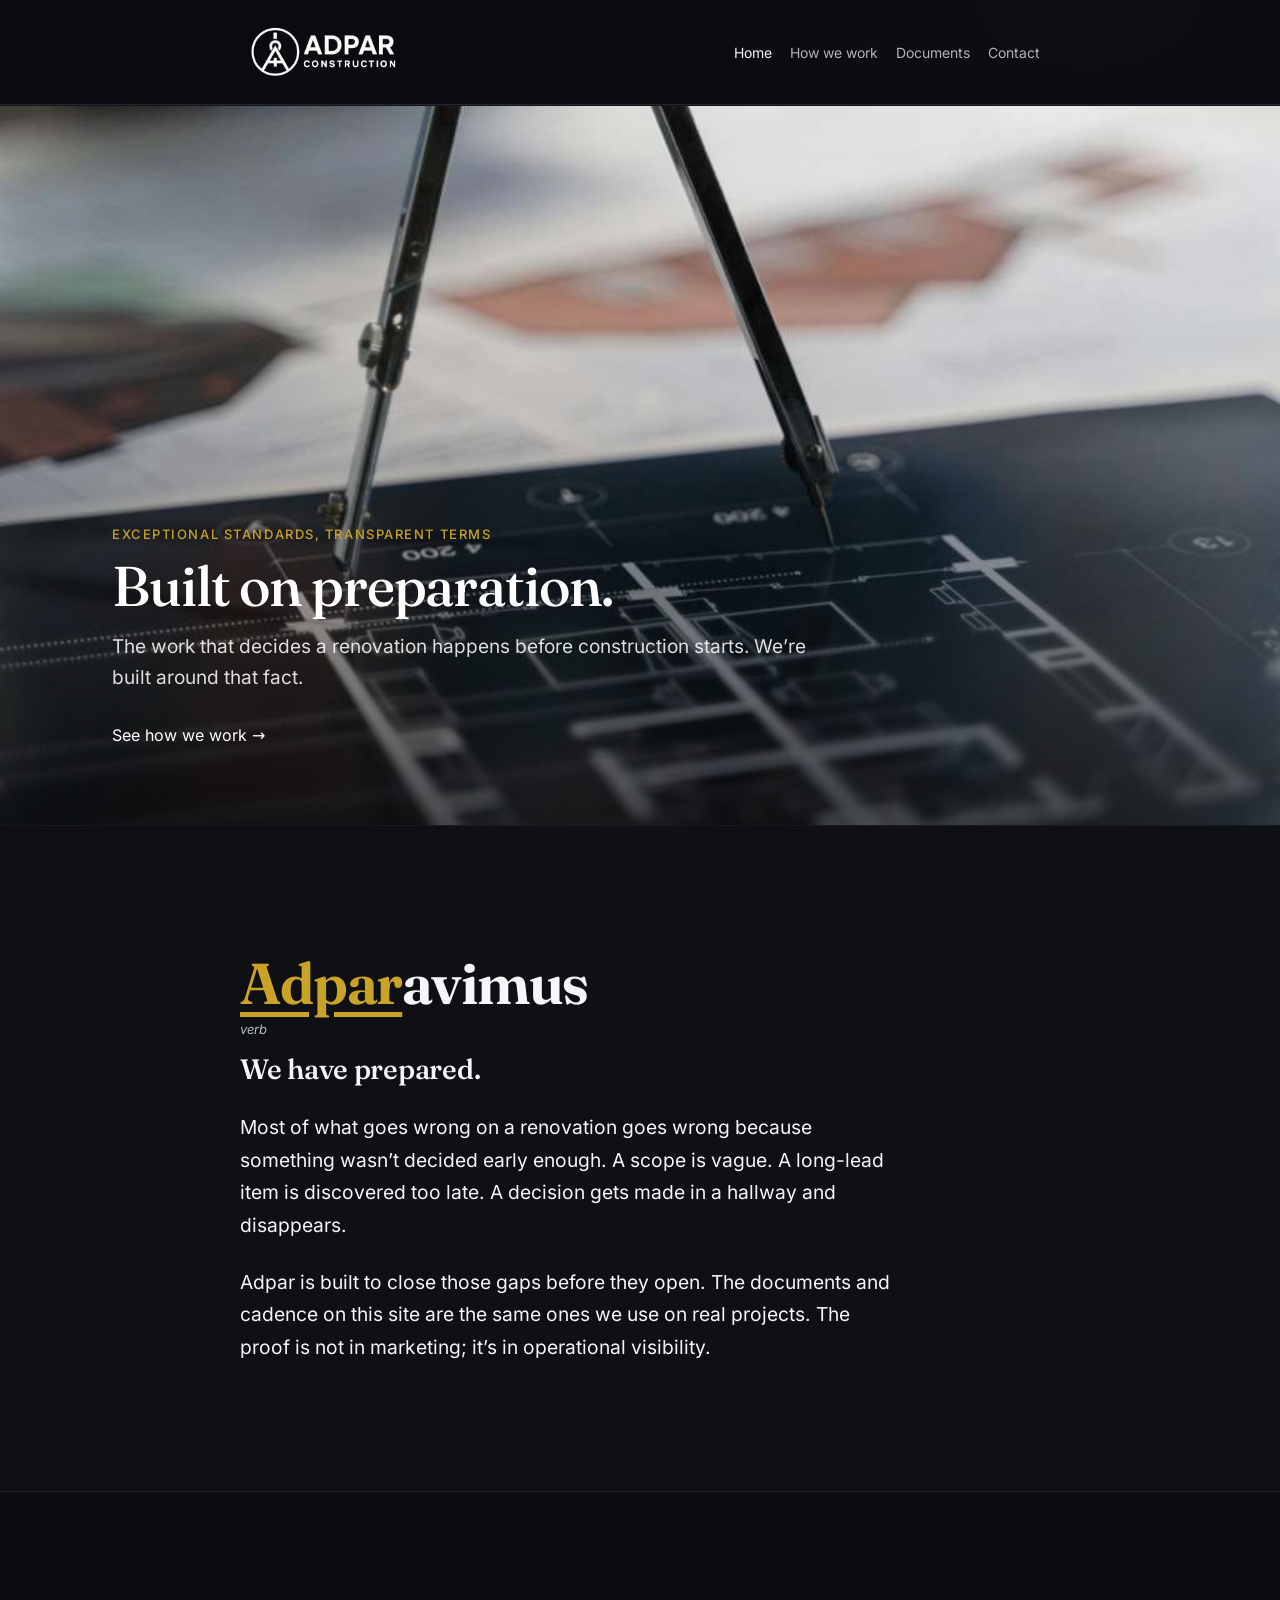
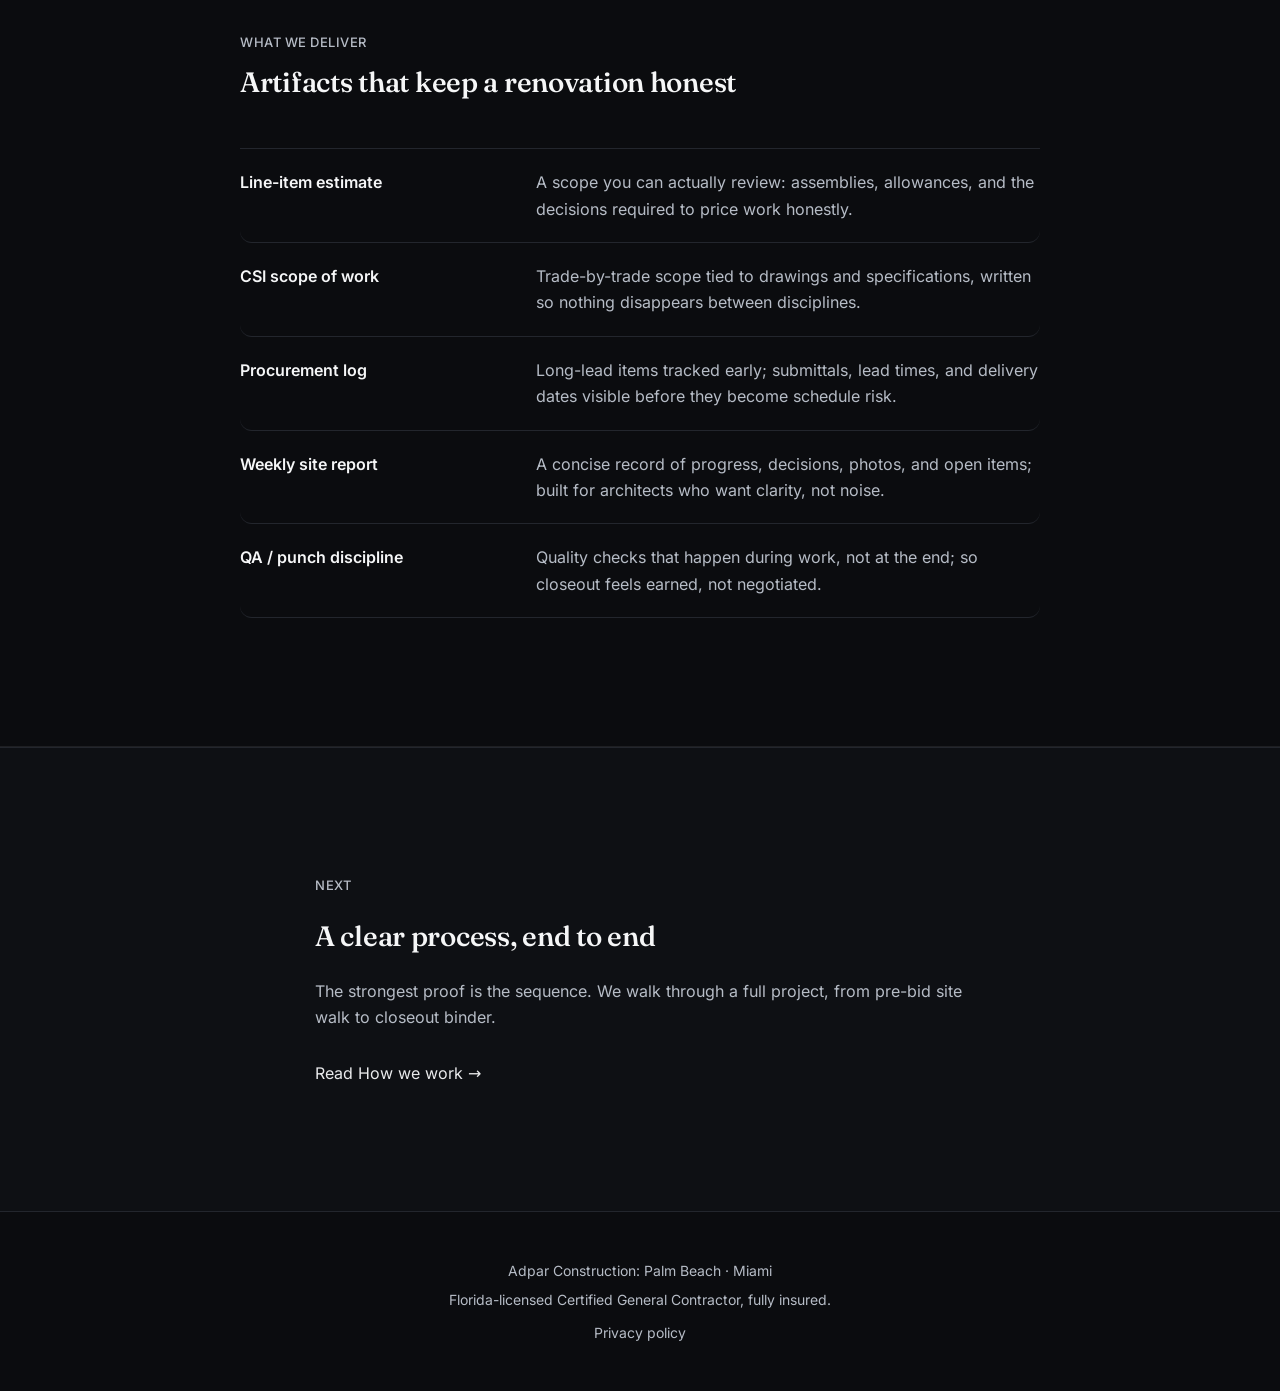
==== commit ff4bf8de: "Latest changes 5-1 (before font change)" ====
--- a/index.html
+++ b/index.html
@@ -3,12 +3,12 @@
   <head>
     <meta charset="utf-8" />
     <meta name="viewport" content="width=device-width, initial-scale=1" />
-    <title>Adpar Construction — Built on preparation.</title>
+    <title>Adpar Construction: Built on preparation.</title>
     <meta
       name="description"
       content="A residential renovation general contractor in Palm Beach and Miami. We make renovation outcomes legible before construction starts."
     />
-    <meta property="og:title" content="Adpar Construction — Built on preparation." />
+    <meta property="og:title" content="Adpar Construction: Built on preparation." />
     <meta
       property="og:description"
       content="A residential renovation general contractor in Palm Beach and Miami. We make renovation outcomes legible before construction starts."
@@ -59,6 +59,7 @@
         <div class="hero-content">
           <div class="container-wide">
             <div class="hero-text">
+              <p class="caption hero-eyebrow">Exceptional standards, transparent terms</p>
               <h1 class="display">Built on preparation.</h1>
               <p class="body-lg" style="margin-top: 16px">
                 The work that decides a renovation happens before construction starts. We’re built around that fact.
@@ -73,17 +74,21 @@
 
       <section class="section">
         <div class="container-content">
-          <div class="container-prose prose" style="padding-left: 0; padding-right: 0">
-            <p class="caption">Adparavimus</p>
-            <h2 class="h2" style="margin-top: 12px">We have prepared.</h2>
-            <div style="margin-top: 24px" class="prose">
+          <div class="adparavimus">
+              <p class="adparavimus-word">
+                <span class="adparavimus-underline">Adpar</span>avimus
+              </p>
+              <p class="adparavimus-meta"><em>verb</em></p>
+
+              <h2 class="h2 adparavimus-heading" style="margin-top: 12px">We have prepared.</h2>
+              <div style="margin-top: 24px" class="prose adparavimus-prose">
               <p>
                 Most of what goes wrong on a renovation goes wrong because something wasn’t decided early enough. A scope is vague. A long-lead item
                 is discovered too late. A decision gets made in a hallway and disappears.
               </p>
               <p>
                 Adpar is built to close those gaps before they open. The documents and cadence on this site are the same ones we use on real projects.
-                The proof is not in marketing—it’s in operational visibility.
+                The proof is not in marketing; it’s in operational visibility.
               </p>
             </div>
           </div>
@@ -106,15 +111,15 @@
             </div>
             <div class="deliverable-row">
               <div class="body deliverable-name">Procurement log</div>
-              <div class="body deliverable-desc">Long-lead items tracked early—submittals, lead times, and delivery dates visible before they become schedule risk.</div>
+              <div class="body deliverable-desc">Long-lead items tracked early; submittals, lead times, and delivery dates visible before they become schedule risk.</div>
             </div>
             <div class="deliverable-row">
               <div class="body deliverable-name">Weekly site report</div>
-              <div class="body deliverable-desc">A concise record of progress, decisions, photos, and open items—built for architects who want clarity, not noise.</div>
+              <div class="body deliverable-desc">A concise record of progress, decisions, photos, and open items; built for architects who want clarity, not noise.</div>
             </div>
             <div class="deliverable-row">
               <div class="body deliverable-name">QA / punch discipline</div>
-              <div class="body deliverable-desc">Quality checks that happen during work, not at the end—so closeout feels earned, not negotiated.</div>
+              <div class="body deliverable-desc">Quality checks that happen during work, not at the end; so closeout feels earned, not negotiated.</div>
             </div>
           </div>
         </div>
@@ -138,8 +143,9 @@
 
     <footer class="footer">
       <div class="container-content">
-        <p class="small">Adpar Construction — Palm Beach · Miami</p>
+        <p class="small">Adpar Construction: Palm Beach · Miami</p>
         <p class="small" style="margin-top: 8px">Florida-licensed Certified General Contractor, fully insured.</p>
+        <p class="small" style="margin-top: 12px"><a class="link" href="privacy.html">Privacy policy</a></p>
       </div>
     </footer>
 
--- a/adpar.css
+++ b/adpar.css
@@ -4,6 +4,10 @@
   --color-paper:#0B0C0F;        /* page background (near-black) */
   --color-rule:#23262D;         /* dividers */
   --color-accent:#E9EAEC;       /* subtle highlight */
+
+  --color-section-a:#0B0C0F;    /* black */
+  --color-section-b:#0E1014;    /* darker grey */
+  --section-divider:rgba(255,255,255,0.08);
 
   --font-body: InterVar, Inter, ui-sans-serif, system-ui, -apple-system, Segoe UI, Roboto, Arial, sans-serif;
   --font-display: "Fraunces", ui-serif, Georgia, "Times New Roman", Times, serif;
@@ -72,6 +76,15 @@
     radial-gradient(900px 520px at 85% 0%, rgba(255,255,255,0.05), transparent 55%),
     var(--color-paper);
   color:var(--color-ink);
+}
+
+/* Alternating section panels (all pages) */
+main > section{
+  background:var(--color-section-a);
+  border-bottom:1px solid var(--section-divider);
+}
+main > section:nth-of-type(even){
+  background:var(--color-section-b);
 }
 img{max-width:100%; height:auto; display:block}
 a{color:inherit}
@@ -138,6 +151,110 @@
   font-weight:500;
   color:var(--color-ink-soft);
 }
+.caption.is-white{color:var(--color-ink)}
+
+/* Privacy policy page */
+.policy .policy-title{
+  margin-top:12px;
+  font-size:clamp(2.4rem, 4.6vw, 3.4rem);
+  line-height:1.08;
+  letter-spacing:-0.02em;
+}
+.policy .policy-meta{margin-top:18px}
+.policy-sections{
+  margin-top:28px;
+}
+.policy-sections h2{
+  font-family:var(--font-display);
+  font-size:clamp(1.65rem, 3vw, 2.1rem);
+  line-height:1.18;
+  font-weight:680;
+  letter-spacing:-0.015em;
+  margin:42px 0 14px;
+  padding-bottom:12px;
+  border-bottom:1px solid rgba(255,255,255,0.10);
+}
+.policy-sections h2:first-child{margin-top:0}
+.policy-sections h3{
+  font-size:clamp(1.08rem, 1.7vw, 1.2rem);
+  line-height:1.35;
+  margin:26px 0 10px;
+  font-weight:700;
+  letter-spacing:-0.005em;
+}
+.policy-sections p{
+  font-size:1.02rem;
+  line-height:1.75;
+}
+.policy-sections ul{
+  margin:10px 0 18px 1.1rem;
+  padding:0;
+}
+.policy-sections li{
+  margin:10px 0;
+  color:color-mix(in srgb, var(--color-ink) 88%, var(--color-paper));
+  line-height:1.7;
+}
+.policy-sections strong{color:var(--color-ink)}
+
+/* Contact intro */
+.contact-intro{
+  text-align:center;
+  margin-left:auto;
+  margin-right:auto;
+}
+.contact-intro .caption{
+  display:inline-flex;
+  align-items:center;
+  justify-content:center;
+  padding:8px 12px;
+  border:1px solid rgba(255,255,255,0.12);
+  background:rgba(255,255,255,0.04);
+  border-radius:999px;
+  margin:0 auto 18px;
+  letter-spacing:0.08em;
+}
+.contact-intro .h1{
+  font-size:clamp(2.4rem, 5vw, 3.4rem);
+  line-height:1.08;
+}
+.contact-intro .prose p{
+  font-size:clamp(1.15rem, 2.4vw, 1.45rem);
+  line-height:1.7;
+}
+
+/* Index: Adparavimus section */
+.adparavimus-word{
+  margin:0;
+  font-family:var(--font-display);
+  font-weight:650;
+  letter-spacing:-0.02em;
+  font-size:clamp(2.1rem, 4.6vw, 3.6rem);
+  line-height:1.05;
+}
+.adparavimus{
+  max-width:65ch;
+}
+.adparavimus-underline{
+  color:#c9a227;
+  text-decoration:underline;
+  text-decoration-thickness:0.08em;
+  text-underline-offset:0.14em;
+}
+.adparavimus-meta{
+  margin:6px 0 0;
+  font-size:var(--text-caption);
+  line-height:var(--lh-small);
+  color:var(--color-ink-soft);
+}
+.adparavimus-heading{
+  font-size:clamp(2rem, 3.6vw, 2.8rem);
+  line-height:1.15;
+}
+.adparavimus-prose p{
+  font-size:clamp(1.0rem, 2vw, 1.2rem);
+  line-height:1.7;
+}
 
 .h1{
   font-family:var(--font-display);
@@ -337,6 +454,12 @@
   color:#FFFFFF;
 }
 .hero-text .body-lg{color:rgba(255,255,255,0.86)}
+.hero-eyebrow{
+  color:#c9a227;
+  text-transform:uppercase;
+  letter-spacing:0.12em;
+  margin:0 0 14px;
+}
 
 /* Deliverables table */
 .deliverables{
@@ -394,6 +517,19 @@
 }
 
 /* Founders */
+.founders-intro{
+  max-width:65ch;
+}
+.founders-title{
+  margin:0;
+  font-size:clamp(2.2rem, 4.4vw, 3.1rem);
+  line-height:1.12;
+}
+.founders-subtitle{
+  margin:16px 0 0 !important;
+  font-size:clamp(1.1rem, 2.2vw, 1.35rem);
+  line-height:1.7;
+}
 .founders{
   display:grid;
   gap:48px;
@@ -445,10 +581,13 @@
 /* Email cards */
 .email-list{border-top:1px solid var(--color-rule)}
 .email-card{
-  padding:40px 0;
+  padding:40px 18px;
   border-bottom:1px solid var(--color-rule);
   border-radius:var(--radius-sm);
   transition:background 180ms ease, transform 180ms ease;
+}
+@media (min-width:1024px){
+  .email-card{padding-left:24px; padding-right:24px}
 }
 .email-card:hover{
   background:rgba(255,255,255,0.05);
@@ -469,3 +608,6 @@
   text-align:center;
 }
 
+/* Avoid a double-line right above the footer */
+main > section:last-of-type{border-bottom:0}
+
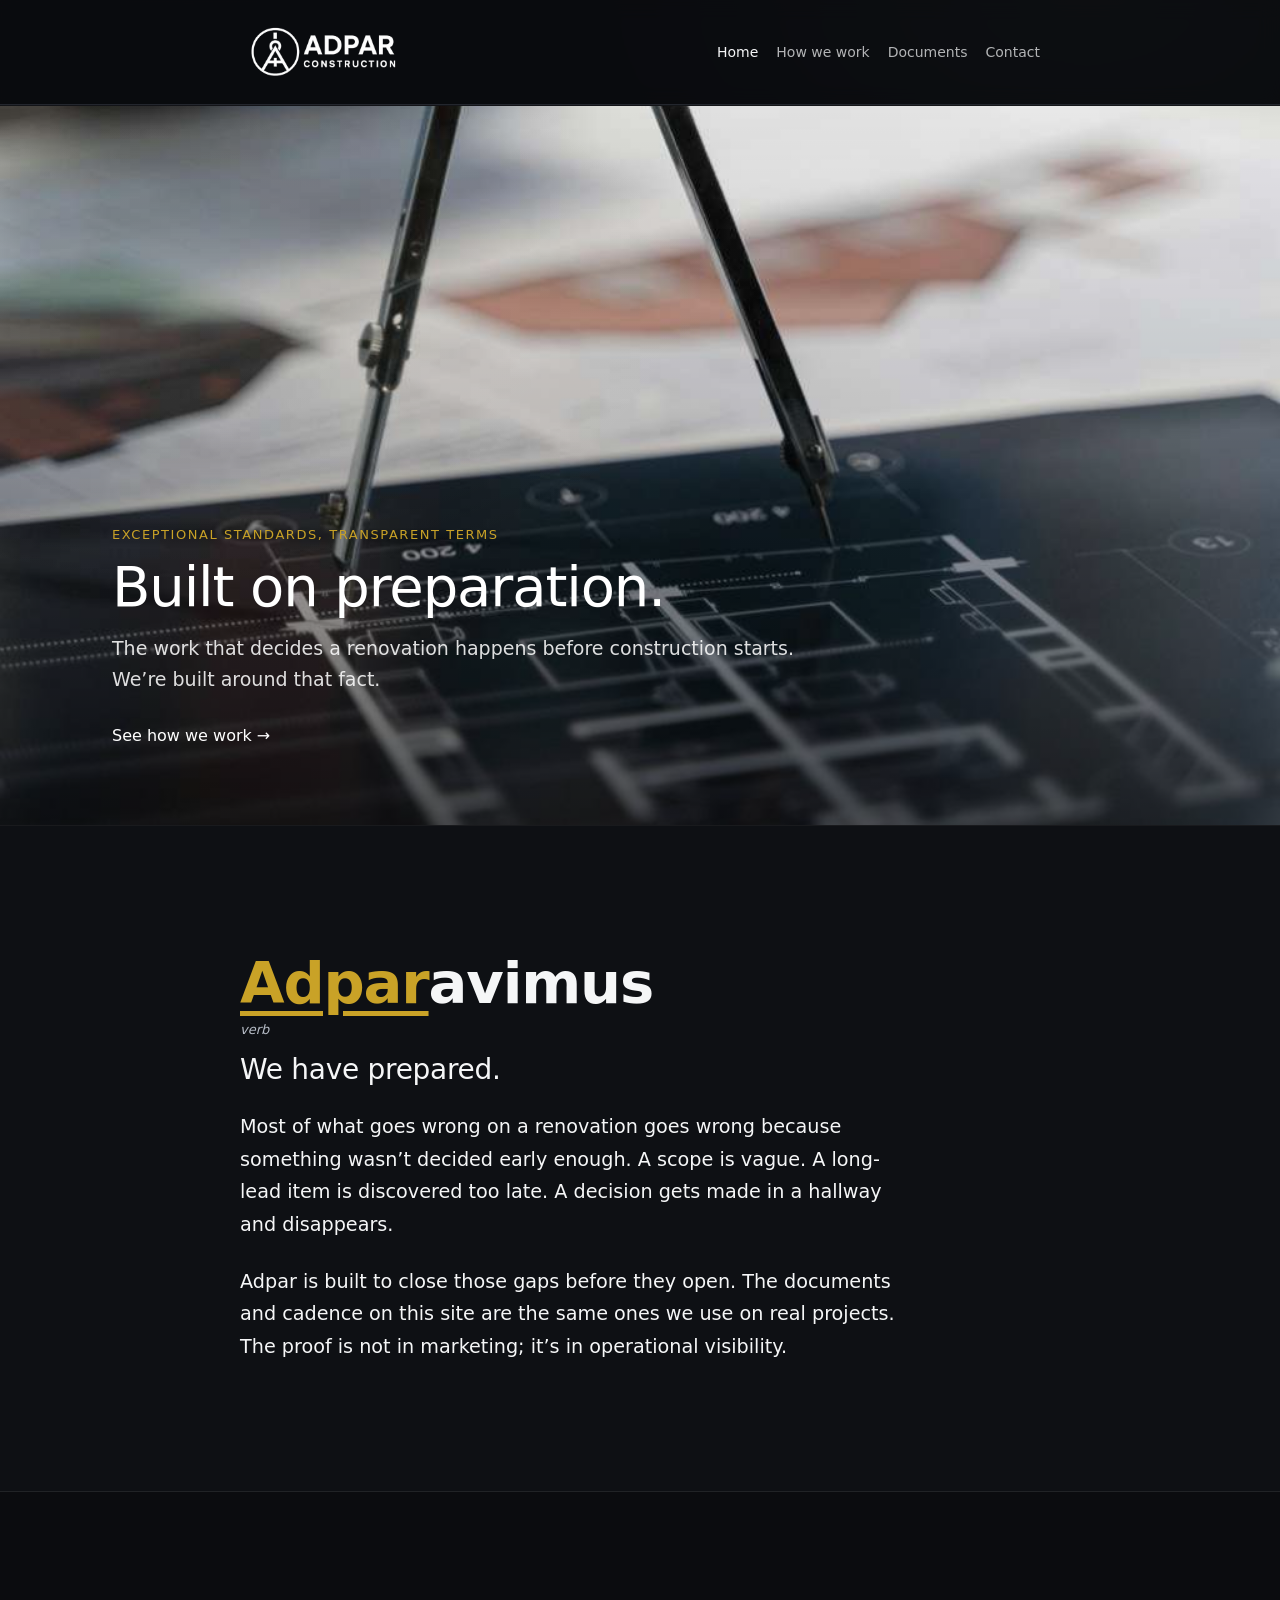
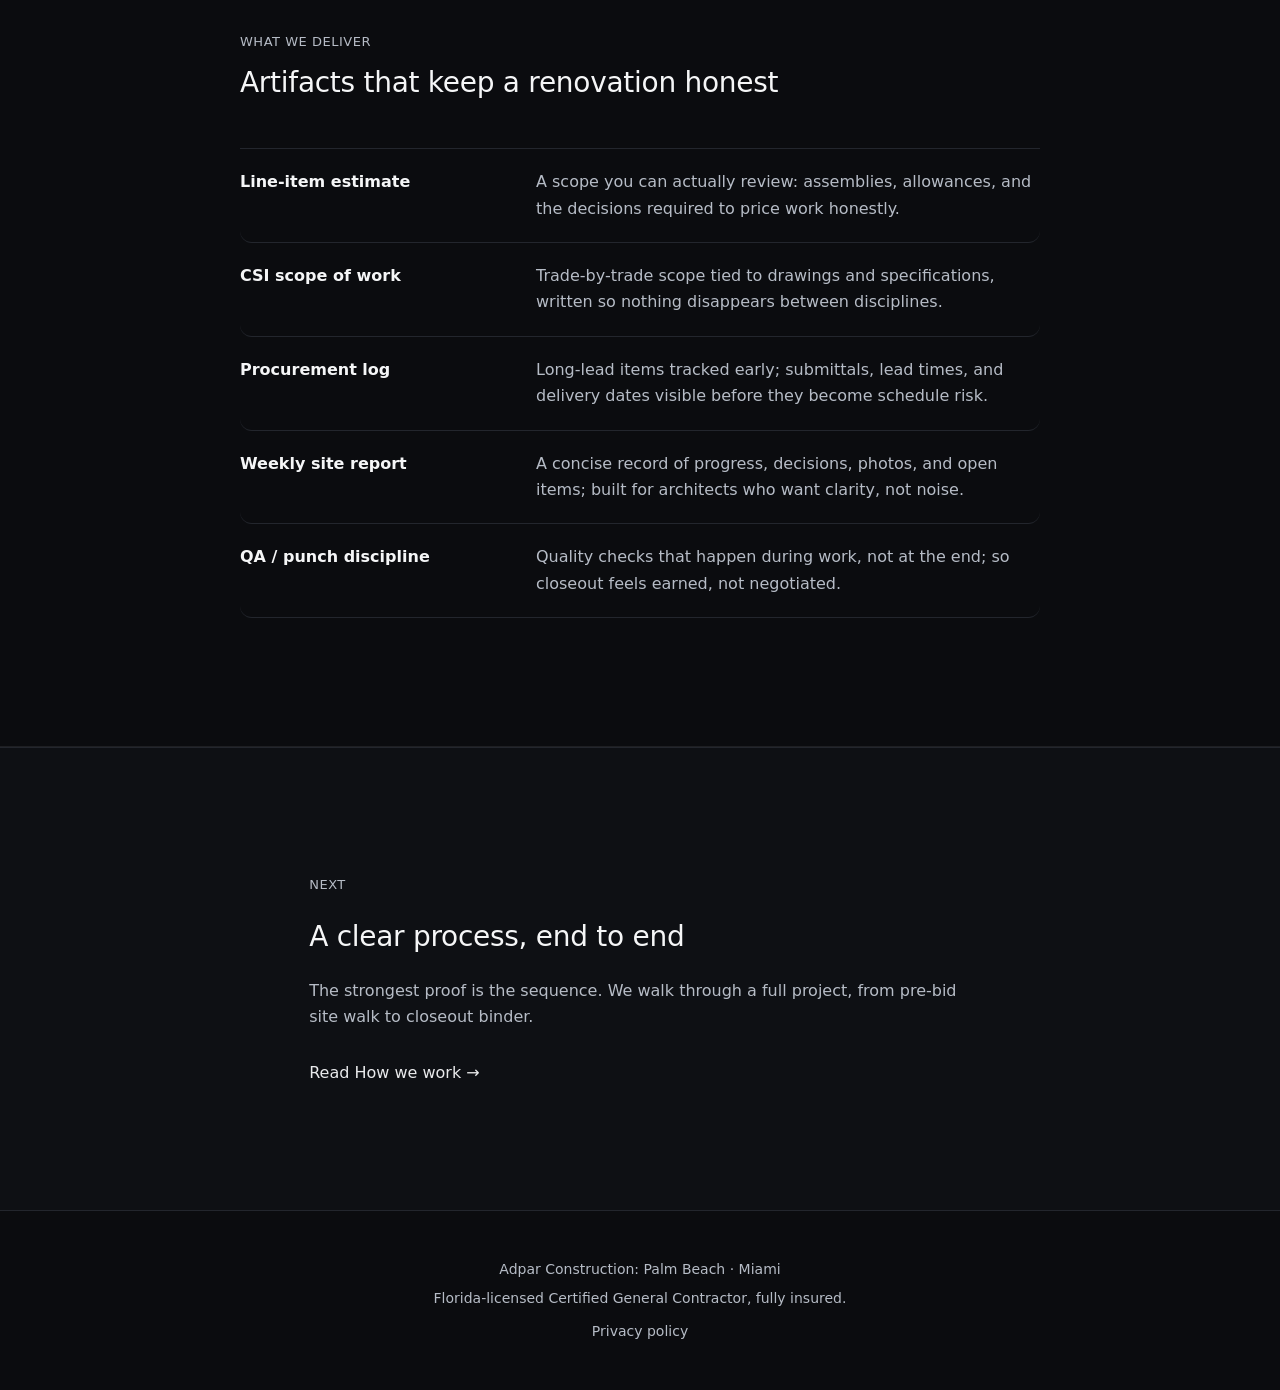
==== commit a6ca64fc: "Changed font-family to Malgun Gothic" ====
--- a/index.html
+++ b/index.html
@@ -12,12 +12,6 @@
     <meta
       property="og:description"
       content="A residential renovation general contractor in Palm Beach and Miami. We make renovation outcomes legible before construction starts."
-    />
-    <link rel="preconnect" href="https://fonts.googleapis.com" />
-    <link rel="preconnect" href="https://fonts.gstatic.com" crossorigin />
-    <link
-      href="https://fonts.googleapis.com/css2?family=Fraunces:opsz,wght@9..144,400..700&display=swap"
-      rel="stylesheet"
     />
     <link rel="stylesheet" href="adpar.css" />
   </head>
--- a/adpar.css
+++ b/adpar.css
@@ -9,8 +9,8 @@
   --color-section-b:#0E1014;    /* darker grey */
   --section-divider:rgba(255,255,255,0.08);
 
-  --font-body: InterVar, Inter, ui-sans-serif, system-ui, -apple-system, Segoe UI, Roboto, Arial, sans-serif;
-  --font-display: "Fraunces", ui-serif, Georgia, "Times New Roman", Times, serif;
+  --font-body: "Malgun Gothic", "Apple SD Gothic Neo", system-ui, sans-serif;
+  --font-display: "Malgun Gothic", "Apple SD Gothic Neo", system-ui, sans-serif;
 
   --radius-sm:12px;
   --radius-md:18px;
@@ -43,21 +43,6 @@
   --container-prose:42rem;     /* ~672px */
   --container-content:56rem;   /* ~896px */
   --container-wide:72rem;      /* ~1152px */
-}
-
-@font-face{
-  font-family:"InterVar";
-  src:url("fonts/inter-latin-wght-normal.woff2") format("woff2");
-  font-style:normal;
-  font-weight:100 900;
-  font-display:swap;
-}
-@font-face{
-  font-family:"InterVar";
-  src:url("fonts/inter-latin-wght-italic.woff2") format("woff2");
-  font-style:italic;
-  font-weight:100 900;
-  font-display:swap;
 }
 
 *{box-sizing:border-box}
